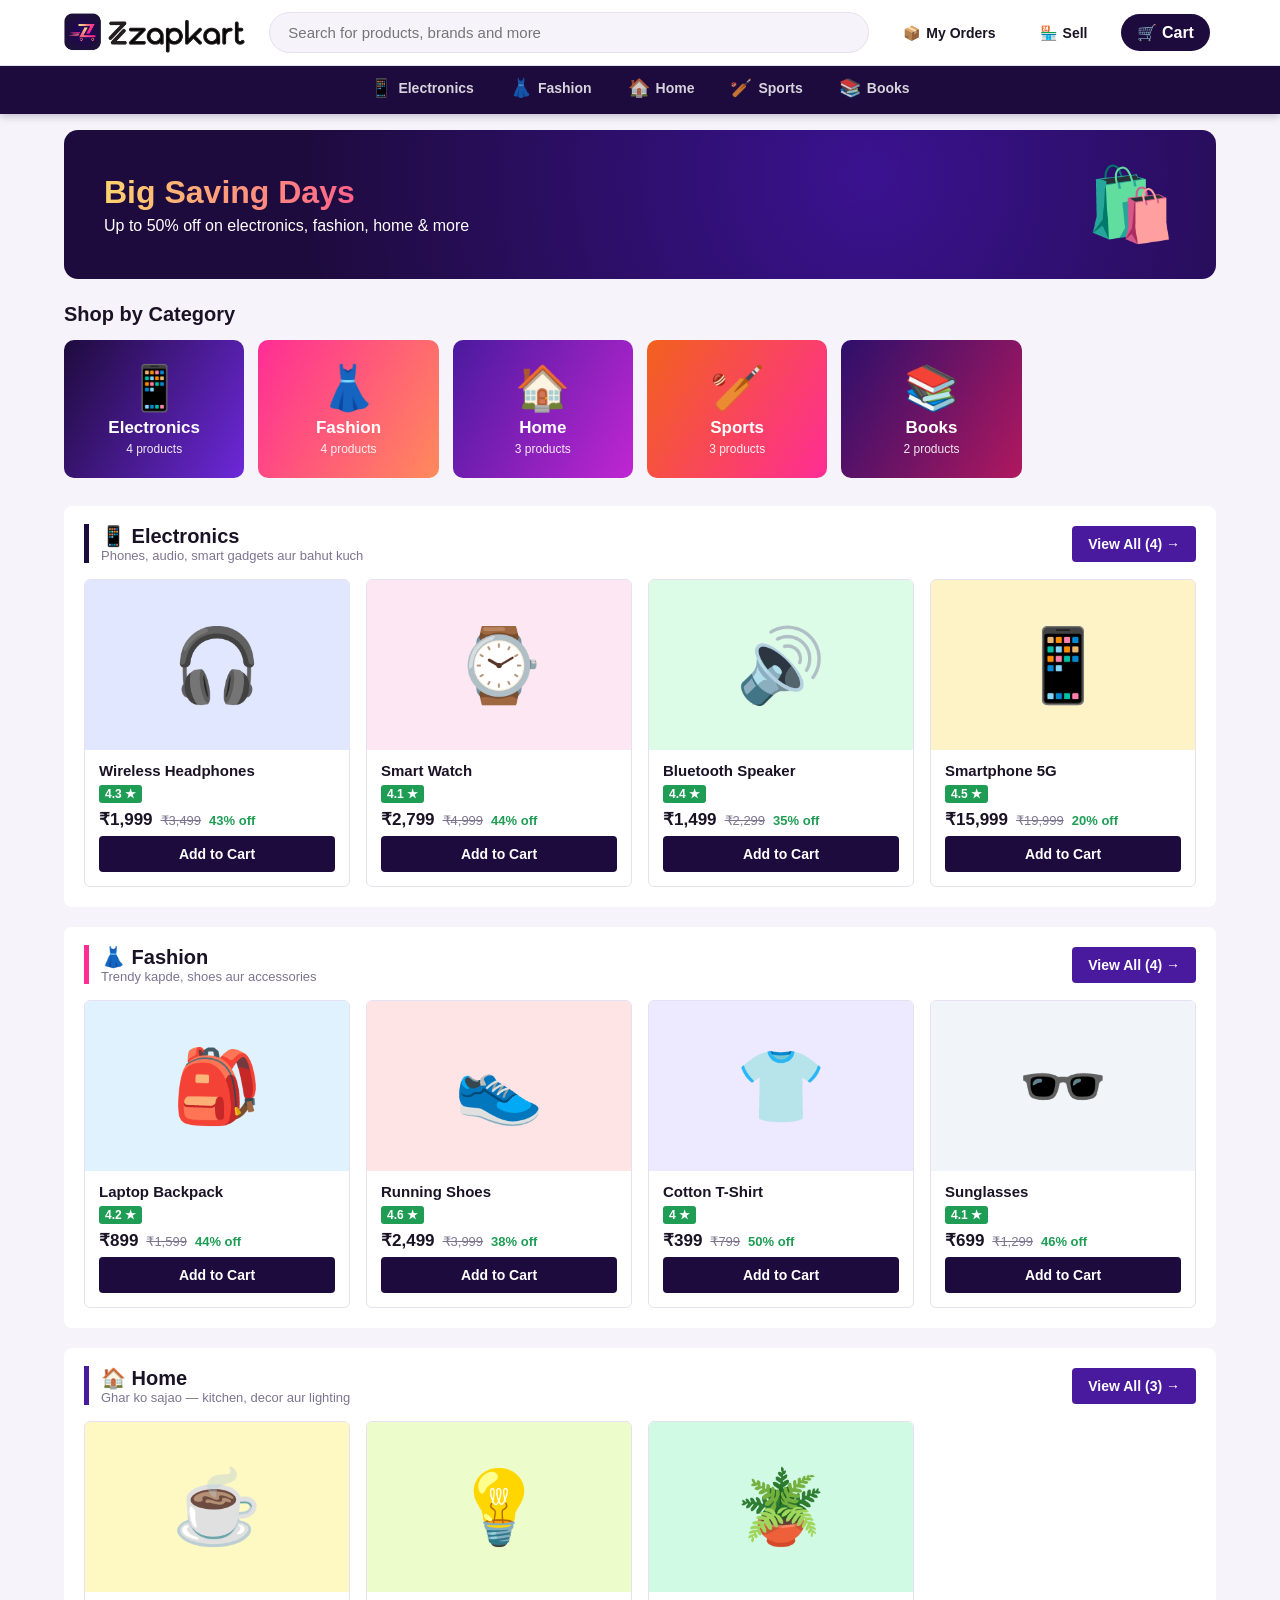
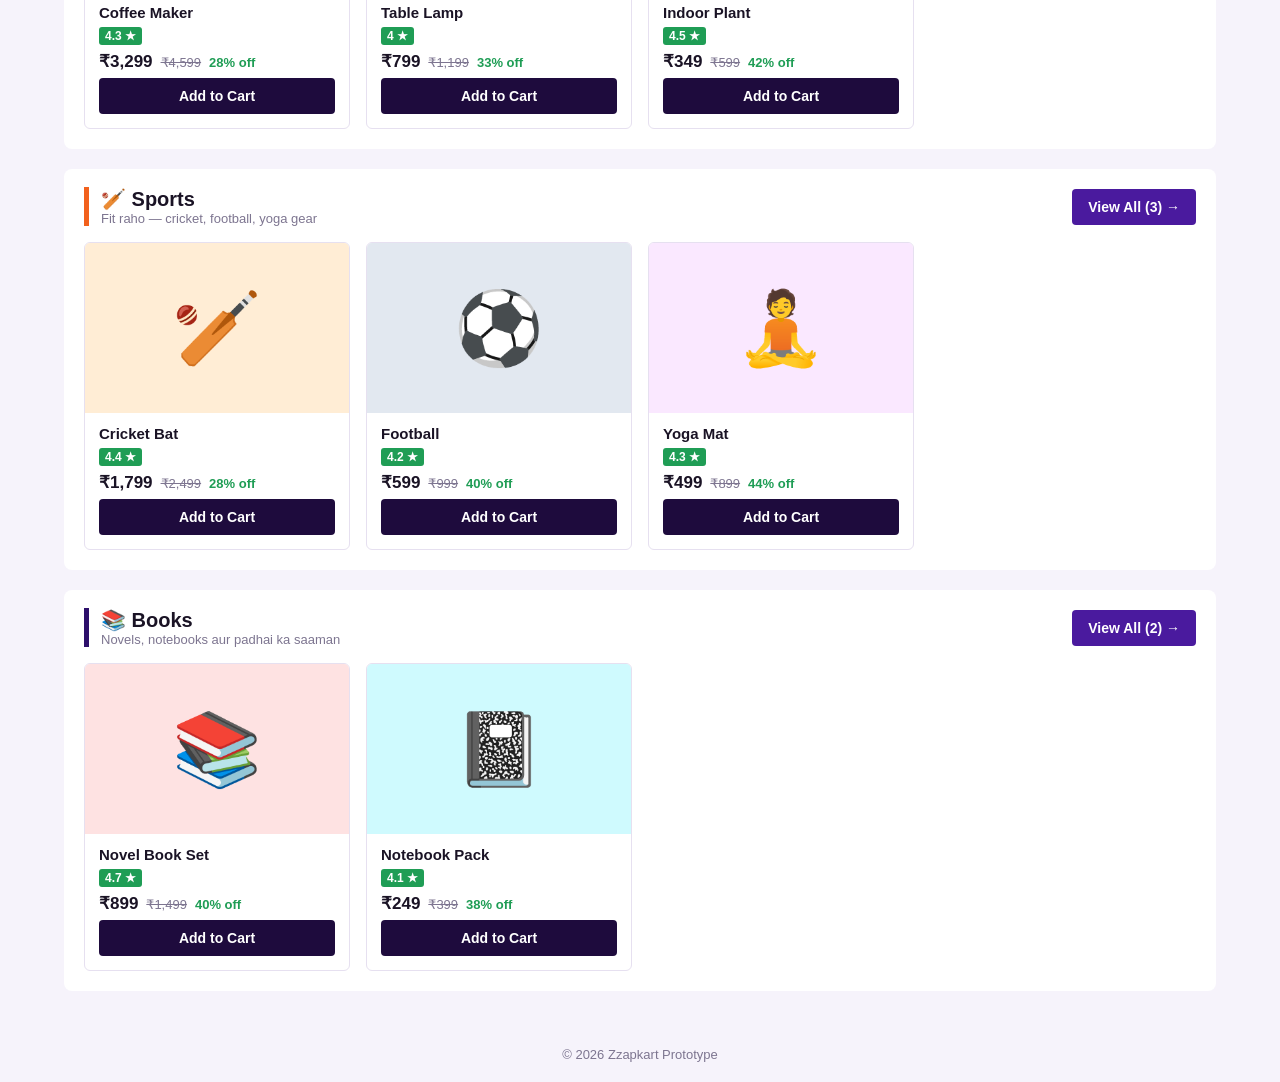
==== index.html @ c5a50236 "Add seller portal: auth, KYC, products, orders, analytics, plans, ads - Seller registration/login (s" ====
<!DOCTYPE html>
<html lang="en">
<head>
  <meta charset="UTF-8" />
  <meta name="viewport" content="width=device-width, initial-scale=1.0" />
  <title>Zzapkart – Online Shopping</title>
  <link rel="stylesheet" href="style.css" />
  <link rel="icon" type="image/png" href="images/logo-icon.png" />
  <meta name="theme-color" content="#1e0b3d" />
</head>
<body>
  <header class="navbar">
    <a href="index.html" class="logo"><img src="images/logo-full.png" alt="Zzapkart" /></a>
    <div class="search-box">
      <input id="search" type="search" placeholder="Search for products, brands and more" autocomplete="off" />
    </div>
    <a href="orders.html" class="nav-link">📦 <span>My Orders</span></a>
    <a href="seller.html" class="nav-link sell-link">🏪 <span>Sell</span></a>
    <a href="cart.html" class="cart-link">
      🛒 Cart <span id="cart-count" class="badge">0</span>
    </a>
  </header>
  <nav class="cat-nav" id="cat-nav"></nav>

  <section class="hero" id="hero">
    <div>
      <h1>Big Saving Days</h1>
      <p>Up to 50% off on electronics, fashion, home &amp; more</p>
    </div>
    <div class="hero-emoji">🛍️</div>
  </section>

  <main class="container">
    <!-- Normal view: saari categories + har category ka section -->
    <div id="browse-view">
      <h2 class="section-title">Shop by Category</h2>
      <div class="cat-tiles" id="cat-tiles"></div>
      <div id="sponsored"></div>
      <div id="category-sections"></div>
    </div>

    <!-- Search view -->
    <div id="search-view" class="hidden">
      <p id="result-info" class="result-info"></p>
      <div class="grid" id="search-grid"></div>
      <div id="empty" class="empty hidden">
        <div class="empty-emoji">🔍</div>
        <p>Koi product nahi mila. Kuch aur search karo.</p>
      </div>
    </div>
  </main>

  <footer class="footer">© 2026 Zzapkart Prototype</footer>

  <script src="products.js"></script>
  <script src="store.js"></script>
  <script src="cart.js"></script>
  <script src="ui.js"></script>
  <script src="home.js"></script>
</body>
</html>
---- style.css ----
/* Brand colors — Zzapkart logo se liye gaye */
:root {
  --brand-dark: #1e0b3d;      /* logo icon ka dark purple */
  --brand-purple: #2d0f6b;    /* icon ke beech ka purple */
  --brand-peach: #ffd36e;     /* Z gradient ka start */
  --brand-pink: #ff2d95;      /* Z gradient ka end */
  --brand-gradient: linear-gradient(120deg, #ffb35c, #ff2d95);

  --primary: #4a1a9e;         /* links, active states */
  --accent: var(--brand-pink);
  --green: #1f9d55;
  --bg: #f6f3fb;
  --card: #ffffff;
  --text: #1a1325;
  --muted: #7d7590;
  --border: #e6e0f0;
}

* { box-sizing: border-box; margin: 0; padding: 0; }

body {
  font-family: "Segoe UI", Roboto, Arial, sans-serif;
  background: var(--bg);
  color: var(--text);
  min-height: 100vh;
  display: flex;
  flex-direction: column;
}

a { color: inherit; text-decoration: none; }
.hidden { display: none !important; }
.green { color: var(--green); }
.muted { color: var(--muted); font-size: 13px; }

/* ---------- Navbar ---------- */
.navbar {
  position: sticky;
  top: 0;
  z-index: 10;
  display: flex;
  align-items: center;
  gap: 24px;
  padding: 12px 5%;
  background: var(--card);
  color: var(--text);
  box-shadow: 0 1px 0 var(--border);
}
.logo { display: flex; align-items: center; flex-shrink: 0; }
.logo img { height: 40px; width: auto; display: block; }
.search-box { flex: 1; max-width: 600px; }
.search-box input {
  width: 100%;
  padding: 11px 18px;
  border: 1.5px solid var(--border);
  border-radius: 24px;
  background: var(--bg);
  font-size: 15px;
  color: var(--text);
  outline: none;
  transition: border-color .2s, box-shadow .2s, background .2s;
}
.search-box input:focus {
  border-color: var(--brand-pink);
  background: #fff;
  box-shadow: 0 0 0 3px rgba(255, 45, 149, .15);
}
.cart-link {
  display: flex;
  align-items: center;
  gap: 6px;
  font-weight: 700;
  white-space: nowrap;
  padding: 9px 16px;
  border-radius: 24px;
  background: var(--brand-dark);
  color: #fff;
}
.cart-link:hover { background: var(--brand-purple); }
.badge {
  display: inline-flex;
  align-items: center;
  justify-content: center;
  min-width: 20px;
  height: 20px;
  padding: 0 6px;
  border-radius: 10px;
  background: var(--brand-gradient);
  font-size: 12px;
}

/* ---------- Hero ---------- */
.hero {
  margin: 16px 5% 0;
  padding: 32px 40px;
  border-radius: 14px;
  background: radial-gradient(circle at 70% 30%, #3a1290 0%, var(--brand-dark) 70%);
  color: #fff;
  display: flex;
  align-items: center;
  justify-content: space-between;
}
.hero h1 { font-size: 32px; margin-bottom: 6px; }
#hero h1 {
  background: linear-gradient(90deg, var(--brand-peach), var(--brand-pink));
  -webkit-background-clip: text;
  background-clip: text;
  color: transparent;
}
.hero-emoji { font-size: 72px; }

/* ---------- Layout ---------- */
.container { width: 90%; margin: 16px auto; flex: 1; }

.categories { display: flex; gap: 8px; flex-wrap: wrap; margin-bottom: 12px; }
.chip {
  padding: 8px 16px;
  border: 1px solid var(--border);
  border-radius: 20px;
  background: var(--card);
  cursor: pointer;
  font-size: 14px;
}
.chip.active { background: var(--primary); color: #fff; border-color: var(--primary); }

.result-info { color: var(--muted); font-size: 14px; margin-bottom: 12px; }

/* ---------- Product grid ---------- */
.grid {
  display: grid;
  grid-template-columns: repeat(auto-fill, minmax(210px, 1fr));
  gap: 16px;
}
.card {
  background: var(--card);
  border-radius: 6px;
  overflow: hidden;
  display: flex;
  flex-direction: column;
  transition: box-shadow .2s, transform .2s;
}
.card:hover { box-shadow: 0 6px 18px rgba(0,0,0,.12); transform: translateY(-2px); }
.card-img {
  height: 170px;
  display: flex;
  align-items: center;
  justify-content: center;
  font-size: 72px;
}
.card-body { padding: 12px 14px 14px; display: flex; flex-direction: column; gap: 6px; flex: 1; }
.card-body h3 { font-size: 15px; font-weight: 600; }
.rating {
  align-self: flex-start;
  background: var(--green);
  color: #fff;
  font-size: 12px;
  font-weight: 600;
  padding: 2px 6px;
  border-radius: 3px;
}
.price-row { display: flex; align-items: baseline; gap: 8px; flex-wrap: wrap; }
.price { font-size: 17px; font-weight: 700; }
.mrp { color: var(--muted); text-decoration: line-through; font-size: 13px; }
.off { color: var(--green); font-size: 13px; font-weight: 600; }

.btn {
  display: inline-block;
  padding: 10px 16px;
  border: none;
  border-radius: 4px;
  background: var(--brand-gradient);
  color: #fff;
  font-weight: 600;
  font-size: 14px;
  cursor: pointer;
  text-align: center;
}
.btn:hover { filter: brightness(1.07); }
.btn:active { transform: scale(.98); }
.add-btn { margin-top: auto; background: var(--brand-dark); }
.add-btn:hover { background: var(--brand-gradient); filter: none; }

/* ---------- Empty state ---------- */
.empty { text-align: center; padding: 60px 20px; background: var(--card); border-radius: 6px; }
.empty-emoji { font-size: 64px; margin-bottom: 12px; }
.empty p { margin-bottom: 16px; color: var(--muted); }

/* ---------- Cart page ---------- */
.cart-page { display: grid; grid-template-columns: 1fr 340px; gap: 16px; align-items: start; }
.cart-items { background: var(--card); border-radius: 6px; padding: 16px 20px; }
.cart-items h2 { font-size: 18px; padding-bottom: 12px; border-bottom: 1px solid var(--border); }
.cart-items .empty { padding: 40px 0; }
.cart-row { display: flex; gap: 16px; padding: 18px 0; border-bottom: 1px solid var(--border); }
.cart-row:last-child { border-bottom: none; }
.cart-img {
  width: 100px; height: 100px; flex-shrink: 0;
  border-radius: 6px;
  display: flex; align-items: center; justify-content: center;
  font-size: 48px;
}
.cart-info { flex: 1; display: flex; flex-direction: column; gap: 6px; }
.cart-info h4 { font-size: 16px; font-weight: 600; }
.cart-actions { display: flex; align-items: center; gap: 20px; margin-top: 6px; }
.qty { display: flex; align-items: center; gap: 10px; }
.qty button {
  width: 28px; height: 28px;
  border-radius: 50%;
  border: 1px solid var(--border);
  background: #fff;
  font-size: 16px;
  cursor: pointer;
}
.qty span { min-width: 28px; text-align: center; border: 1px solid var(--border); padding: 2px 8px; }
.remove { background: none; border: none; font-weight: 600; cursor: pointer; font-size: 14px; }
.remove:hover { color: var(--primary); }

.summary {
  background: var(--card);
  border-radius: 6px;
  padding: 16px 20px;
  position: sticky;
  top: 80px;
}
.summary h3 {
  color: var(--muted);
  font-size: 15px;
  text-transform: uppercase;
  padding-bottom: 12px;
  border-bottom: 1px solid var(--border);
  margin-bottom: 12px;
}
.sum-row { display: flex; justify-content: space-between; margin: 12px 0; font-size: 15px; }
.summary hr { border: none; border-top: 1px dashed var(--border); margin: 12px 0; }
.total { font-weight: 700; font-size: 17px; }
.save-line { font-size: 14px; font-weight: 600; margin: 10px 0 16px; }
.checkout-btn { width: 100%; padding: 14px; font-size: 16px; }

/* ---------- Toast ---------- */
#toast {
  position: fixed;
  left: 50%;
  bottom: 24px;
  transform: translate(-50%, 80px);
  background: #323232;
  color: #fff;
  padding: 12px 20px;
  border-radius: 6px;
  font-size: 14px;
  opacity: 0;
  transition: transform .25s, opacity .25s;
  z-index: 100;
}
#toast.show { transform: translate(-50%, 0); opacity: 1; }

.footer { text-align: center; padding: 20px; color: var(--muted); font-size: 13px; }

/* ---------- Responsive ---------- */
@media (max-width: 800px) {
  .cart-page { grid-template-columns: 1fr; }
  .summary { position: static; }
}
@media (max-width: 600px) {
  .navbar { flex-wrap: wrap; gap: 10px; padding: 10px 16px; }
  .search-box { order: 3; flex-basis: 100%; max-width: none; }
  .cart-link { margin-left: auto; }
  .hero { margin: 12px 16px 0; padding: 20px; }
  .hero h1 { font-size: 22px; }
  .hero-emoji { font-size: 48px; }
  .container { width: auto; margin: 12px 16px; }
  .grid { grid-template-columns: repeat(2, 1fr); gap: 10px; }
  .card-img { height: 120px; font-size: 52px; }
}

/* ---------- Checkout page ---------- */
.steps {
  display: flex;
  list-style: none;
  gap: 8px;
  margin-bottom: 16px;
  counter-reset: step;
  flex-wrap: wrap;
}
.steps li {
  counter-increment: step;
  display: flex;
  align-items: center;
  gap: 8px;
  color: var(--muted);
  font-size: 14px;
  font-weight: 600;
}
.steps li::before {
  content: counter(step);
  width: 24px; height: 24px;
  border-radius: 50%;
  display: inline-flex; align-items: center; justify-content: center;
  background: var(--border);
  color: #fff;
  font-size: 12px;
}
.steps li:not(:last-child)::after { content: "—"; color: var(--border); margin-left: 4px; }
.steps li.active { color: var(--primary); }
.steps li.active::before { background: var(--primary); }
.steps li.done { color: var(--green); }
.steps li.done::before { content: "✓"; background: var(--green); }

.checkout-form { display: flex; flex-direction: column; gap: 16px; }
.panel { background: var(--card); border-radius: 6px; padding: 18px 20px; }
.panel h2 {
  font-size: 16px;
  text-transform: uppercase;
  color: var(--muted);
  display: flex;
  align-items: center;
  gap: 10px;
  margin-bottom: 16px;
}
.step-no {
  background: var(--brand-gradient);
  color: #fff;
  width: 22px; height: 22px;
  border-radius: 3px;
  display: inline-flex; align-items: center; justify-content: center;
  font-size: 12px;
}

.form-grid { display: grid; grid-template-columns: 1fr 1fr; gap: 14px; }
.form-grid .full { grid-column: 1 / -1; }
.checkout-form label { display: flex; flex-direction: column; gap: 6px; font-size: 13px; color: #555; font-weight: 600; }
.checkout-form input:not([type="radio"]),
.checkout-form textarea,
.checkout-form select {
  padding: 10px 12px;
  border: 1px solid var(--border);
  border-radius: 4px;
  font: inherit;
  font-weight: 400;
  font-size: 14px;
  color: var(--text);
  background: #fff;
  outline: none;
}
.checkout-form input:focus,
.checkout-form textarea:focus,
.checkout-form select:focus { border-color: var(--primary); }
.checkout-form .invalid { border-color: #e53935 !important; }
.err { color: #e53935; font-weight: 400; min-height: 14px; }

.pay-options { display: flex; flex-direction: column; gap: 10px; }
.pay-opt {
  flex-direction: row !important;
  align-items: center;
  gap: 12px !important;
  padding: 14px;
  border: 1px solid var(--border);
  border-radius: 6px;
  cursor: pointer;
  font-size: 15px !important;
  color: var(--text) !important;
}
.pay-opt.selected { border-color: var(--brand-pink); background: #fff3f9; }
.pay-opt input { accent-color: var(--primary); width: 18px; height: 18px; }
.pay-extra { margin-top: 14px; }
.demo-note { margin-top: 14px; font-size: 13px; color: var(--muted); }

.mini-items { display: flex; flex-direction: column; gap: 10px; max-height: 260px; overflow-y: auto; }
.mini-row { display: flex; align-items: center; gap: 10px; font-size: 14px; }
.mini-img {
  width: 44px; height: 44px; flex-shrink: 0;
  border-radius: 4px;
  display: flex; align-items: center; justify-content: center;
  font-size: 22px;
}
.mini-info { flex: 1; }
.mini-price { font-weight: 600; }
.back-link { display: block; text-align: center; margin-top: 12px; color: var(--primary); font-size: 14px; font-weight: 600; }

.success { text-align: center; padding: 48px 20px; max-width: 560px; margin: 0 auto; }
.success-icon {
  width: 72px; height: 72px;
  margin: 0 auto 16px;
  border-radius: 50%;
  background: var(--green);
  color: #fff;
  font-size: 40px;
  display: flex; align-items: center; justify-content: center;
}
.success h2 { justify-content: center; color: var(--green); font-size: 22px; text-transform: none; }
.success p { margin-bottom: 8px; }
.success-box {
  text-align: left;
  background: var(--bg);
  border-radius: 6px;
  padding: 14px 16px;
  margin: 18px 0 24px;
  font-size: 14px;
  line-height: 1.6;
}

@media (max-width: 600px) {
  .form-grid { grid-template-columns: 1fr; }
}

/* ---------- Category menu (navbar ke neeche) ---------- */
.cat-nav {
  display: flex;
  justify-content: center;
  gap: 4px;
  background: var(--brand-dark);
  box-shadow: 0 2px 8px rgba(30,11,61,.25);
  padding: 0 5%;
  overflow-x: auto;
  scrollbar-width: none;
}
.cat-nav::-webkit-scrollbar { display: none; }
.cat-nav a {
  display: flex;
  align-items: center;
  gap: 6px;
  padding: 12px 16px;
  font-size: 14px;
  font-weight: 600;
  white-space: nowrap;
  border-bottom: 3px solid transparent;
}
.cat-nav a { color: rgba(255,255,255,.82); }
.cat-nav a:hover { color: #fff; }
.cat-nav a.active { color: #fff; border-image: var(--brand-gradient) 1; border-bottom: 3px solid; }
.cat-nav-emoji { font-size: 18px; }

/* ---------- Category tiles ---------- */
.section-title { font-size: 20px; margin: 8px 0 14px; }
.cat-tiles {
  display: grid;
  grid-template-columns: repeat(auto-fill, minmax(170px, 1fr));
  gap: 14px;
  margin-bottom: 28px;
}
.cat-tile {
  display: flex;
  flex-direction: column;
  align-items: center;
  gap: 4px;
  padding: 22px 12px;
  border-radius: 10px;
  color: #fff;
  text-align: center;
  transition: transform .2s, box-shadow .2s;
}
.cat-tile:hover { transform: translateY(-3px); box-shadow: 0 8px 20px rgba(0,0,0,.18); }
.cat-tile-emoji { font-size: 44px; }
.cat-tile-name { font-size: 17px; font-weight: 700; }
.cat-tile-count { font-size: 12px; opacity: .9; }
.cat-tiles.small .cat-tile { padding: 14px 10px; }
.cat-tiles.small .cat-tile-emoji { font-size: 30px; }

/* ---------- Home: har category ka section ---------- */
.cat-section {
  background: var(--card);
  border-radius: 8px;
  padding: 18px 20px 20px;
  margin-bottom: 20px;
}
.cat-section-head {
  display: flex;
  align-items: center;
  justify-content: space-between;
  gap: 12px;
  border-left: 5px solid var(--primary);
  padding-left: 12px;
  margin-bottom: 16px;
}
.cat-section-head h2 { font-size: 20px; }
.view-all { background: var(--primary); white-space: nowrap; }
.cat-section .card { border: 1px solid var(--border); }

/* ---------- Category page ---------- */
.cat-hero { color: #fff; }
.breadcrumb { font-size: 13px; opacity: .9; margin-bottom: 8px; }
.breadcrumb a:hover { text-decoration: underline; }
.toolbar {
  display: flex;
  align-items: center;
  justify-content: space-between;
  margin-bottom: 12px;
  gap: 12px;
}
.toolbar .result-info { margin: 0; }
.sort { font-size: 14px; color: var(--muted); display: flex; align-items: center; gap: 8px; }
.sort select {
  padding: 8px 10px;
  border: 1px solid var(--border);
  border-radius: 4px;
  font: inherit;
  color: var(--text);
  background: var(--card);
}
.other-title { margin-top: 32px; }

@media (max-width: 600px) {
  .cat-nav { justify-content: flex-start; padding: 0 8px; }
  .cat-tiles { grid-template-columns: repeat(2, 1fr); gap: 10px; }
  .cat-section { padding: 14px; }
  .cat-section-head { flex-direction: column; align-items: flex-start; }
}

/* ---------- Brand: mobile logo ---------- */
@media (max-width: 600px) {
  .logo img { height: 30px; }
  .cart-link { padding: 7px 12px; }
}

/* =====================================================================
   Seller portal, orders, admin
   ===================================================================== */
.link { color: var(--primary); font-weight: 600; }
.link:hover { text-decoration: underline; }
.center { text-align: center; }
.text-danger { color: #d32f2f; font-weight: 600; }
.text-warn { color: #e65100; font-weight: 600; }
.push-right { margin-left: auto; }

/* Header extras */
.nav-link {
  display: flex; align-items: center; gap: 6px;
  font-weight: 600; font-size: 14px; white-space: nowrap;
  padding: 8px 10px; border-radius: 20px; color: var(--text);
}
.nav-link:hover, .nav-link.active { background: var(--bg); color: var(--primary); }
.seller-tag {
  background: var(--brand-gradient); color: #fff;
  font-size: 12px; font-weight: 700; padding: 4px 10px; border-radius: 12px;
}
.seller-tag.admin { background: #d32f2f; }

/* Buttons */
.btn-outline { background: #fff !important; color: var(--primary); border: 1.5px solid var(--primary); }
.btn-outline:hover { background: var(--bg) !important; }
.btn-danger { background: #d32f2f; color: #fff; }
.btn-sm {
  padding: 6px 12px; font-size: 13px; border-radius: 4px; cursor: pointer; font-weight: 600; border: none;
}
.btn-sm.btn-outline { border: 1.5px solid var(--primary); }
.btn:disabled { opacity: .5; cursor: not-allowed; }
.icon-btn { background: none; border: none; font-size: 18px; cursor: pointer; color: var(--muted); }
.row-actions { display: flex; gap: 8px; flex-wrap: wrap; align-items: center; }
.success-actions { display: flex; gap: 10px; justify-content: center; flex-wrap: wrap; }

/* Product cards: image, sponsored, seller */
.card { position: relative; }
.card-img img, .cart-img img, .mini-img img, .thumb img { width: 100%; height: 100%; object-fit: cover; display: block; }
.cart-img, .mini-img, .thumb { overflow: hidden; }
.ad-tag {
  position: absolute; top: 8px; left: 8px; z-index: 1;
  background: var(--brand-dark); color: #fff;
  font-size: 11px; font-weight: 700; padding: 3px 8px; border-radius: 10px;
}
.ad-tag.featured { background: var(--brand-gradient); }
.sold-by { font-size: 12px; color: var(--muted); }
.rating.new { background: var(--primary); }
.sponsored-section { border: 1.5px solid #ffd0e6; }

/* Alerts */
.alert { padding: 12px 16px; border-radius: 8px; margin-bottom: 14px; font-size: 14px; line-height: 1.5; }
.alert a { font-weight: 700; text-decoration: underline; }
.alert.info { background: #efe9fb; color: #3b1480; }
.alert.warn { background: #fff4e0; color: #8a4b00; }
.alert.error { background: #fdecea; color: #a8201a; }

/* Status pills */
.status-pill {
  display: inline-block; padding: 3px 10px; border-radius: 12px;
  font-size: 12px; font-weight: 700; white-space: nowrap;
  background: #eee; color: #444;
}
.s-placed, .s-pending, .s-scheduled { background: #fff4e0; color: #8a4b00; }
.s-shipped, .s-paused { background: #e8f0fe; color: #1a4fb4; }
.s-delivered, .s-live, .s-paid, .s-active, .s-approved { background: #e3f5ea; color: #17703d; }
.s-out, .s-stopped, .s-rejected { background: #fdecea; color: #a8201a; }
.s-completed, .s-not-submitted { background: #eee; color: #555; }

/* Notifications */
.notif { padding: 10px 12px; border-radius: 6px; border-bottom: 1px solid var(--border); font-size: 14px; }
.notif:last-child { border-bottom: none; }
.notif.unread { background: #f6f0ff; border-left: 3px solid var(--brand-pink); }

/* Orders (buyer + seller) */
.orders-page .panel, .order-card { margin-bottom: 14px; }
.order-head { display: flex; justify-content: space-between; align-items: flex-start; gap: 12px; margin-bottom: 12px; }
.order-total { font-size: 18px; font-weight: 700; }
.shipment { border: 1px solid var(--border); border-radius: 8px; padding: 12px 14px; margin-bottom: 10px; display: flex; flex-direction: column; gap: 10px; }
.shipment-head { display: flex; justify-content: space-between; align-items: center; font-size: 14px; }
.order-grid { display: grid; grid-template-columns: repeat(auto-fit, minmax(200px, 1fr)); gap: 16px; margin-bottom: 12px; }
.order-grid h4 { font-size: 13px; text-transform: uppercase; color: var(--muted); margin-bottom: 6px; }
.order-grid p { font-size: 14px; margin-bottom: 4px; }
.ship-form { display: flex; gap: 8px; flex-wrap: wrap; }
.ship-form select, .ship-form input, .reject-reason {
  padding: 9px 12px; border: 1px solid var(--border); border-radius: 4px; font: inherit; font-size: 14px;
}
.ship-form input, .reject-reason { flex: 1; min-width: 180px; }
.ship-form .invalid { border-color: #e53935; }

/* Progress tracker */
.track { display: flex; list-style: none; margin: 4px 0; }
.track li { flex: 1; position: relative; padding-top: 22px; font-size: 13px; font-weight: 600; color: var(--muted); text-align: center; }
.track li::before {
  content: ""; position: absolute; top: 4px; left: 50%; transform: translateX(-50%);
  width: 14px; height: 14px; border-radius: 50%; background: var(--border); z-index: 1;
}
.track li::after { content: ""; position: absolute; top: 10px; left: -50%; width: 100%; height: 3px; background: var(--border); }
.track li:first-child::after { display: none; }
.track li.done { color: var(--green); }
.track li.done::before, .track li.done::after { background: var(--green); }
.track small { display: block; font-weight: 400; color: var(--muted); font-size: 11px; }
.kyc-track { margin-bottom: 18px; }

/* Auth page */
.auth-body .navbar { gap: 14px; }
.auth-wrap {
  flex: 1; width: 90%; max-width: 1040px; margin: 28px auto;
  display: grid; grid-template-columns: 1fr 420px; gap: 28px; align-items: start;
}
.auth-pitch {
  background: radial-gradient(circle at 70% 20%, #3a1290 0%, var(--brand-dark) 70%);
  color: #fff; border-radius: 14px; padding: 32px;
}
.auth-pitch h1 {
  font-size: 32px; margin-bottom: 10px;
  background: linear-gradient(90deg, var(--brand-peach), var(--brand-pink));
  -webkit-background-clip: text; background-clip: text; color: transparent;
}
.auth-pitch p { opacity: .9; line-height: 1.6; margin-bottom: 16px; }
.auth-pitch ul { list-style: none; display: grid; gap: 8px; margin-bottom: 20px; }
.onboard-steps { padding-left: 20px; display: grid; gap: 6px; opacity: .9; font-size: 14px; }
.auth-card { padding: 24px; }
.auth-card form { display: flex; flex-direction: column; gap: 12px; }
.auth-tabs { display: flex; background: var(--bg); border-radius: 8px; padding: 4px; margin-bottom: 18px; }
.auth-tab { flex: 1; padding: 10px; border: none; background: none; border-radius: 6px; font-weight: 700; cursor: pointer; color: var(--muted); font-size: 15px; }
.auth-tab.active { background: #fff; color: var(--primary); box-shadow: 0 1px 3px rgba(0,0,0,.1); }

/* Dashboard layout */
.dash-body .navbar { gap: 14px; }
.dash-user { display: flex; align-items: center; gap: 12px; }
.dash-shop { font-weight: 700; font-size: 14px; }
.bell { position: relative; font-size: 18px; }
.bell .badge { position: absolute; top: 0; right: -2px; min-width: 18px; height: 18px; font-size: 11px; color: #fff; }
.dash { flex: 1; display: grid; grid-template-columns: 230px 1fr; }
.dash-side {
  background: #fff; border-right: 1px solid var(--border);
  padding: 16px 10px; display: flex; flex-direction: column; gap: 8px;
  position: sticky; top: 64px; height: calc(100vh - 64px); overflow-y: auto;
}
#dash-nav { display: flex; flex-direction: column; gap: 2px; }
#dash-nav a {
  display: flex; align-items: center; gap: 10px;
  padding: 10px 12px; border-radius: 8px; font-size: 14px; font-weight: 600; color: var(--text);
}
#dash-nav a:hover { background: var(--bg); }
#dash-nav a.active { background: var(--brand-dark); color: #fff; }
#dash-nav a.locked { color: var(--muted); }
#dash-nav a .badge { margin-left: auto; color: #fff; }
.dash-store-link { margin-top: auto; padding: 10px 12px; font-size: 13px; color: var(--primary); font-weight: 600; }
.dash-main { padding: 22px 28px 40px; min-width: 0; }
.dash-title { font-size: 22px; margin: 6px 0 16px; }
.dash-head { display: flex; justify-content: space-between; align-items: center; gap: 12px; flex-wrap: wrap; }
.dash-main .panel, .container .panel { margin-bottom: 16px; }
.dash-main .panel h2, .container .panel > h2 { text-transform: none; color: var(--text); font-size: 17px; }
.panel-head { display: flex; justify-content: space-between; align-items: center; margin-bottom: 10px; }
.panel-head h2 { margin-bottom: 0 !important; }
.dash-cols { display: grid; grid-template-columns: 1fr 1fr; gap: 16px; align-items: start; }
.locked-view { text-align: center; padding: 48px 20px; }
.locked-view p { margin: 8px 0 16px; }

/* Stat tiles */
.stat-grid { display: grid; grid-template-columns: repeat(auto-fill, minmax(170px, 1fr)); gap: 12px; margin-bottom: 16px; }
.stat-grid.small { grid-template-columns: repeat(auto-fill, minmax(120px, 1fr)); }
.stat-tile { background: #fff; border-radius: 10px; padding: 14px 16px; display: flex; flex-direction: column; gap: 4px; border: 1px solid var(--border); }
.stat-label { font-size: 12px; color: var(--muted); font-weight: 600; text-transform: uppercase; letter-spacing: .3px; }
.stat-value { font-size: 24px; font-weight: 800; color: var(--text); font-variant-numeric: tabular-nums; }
.stat-sub { font-size: 12px; color: var(--muted); }
.stat-sub a { color: var(--primary); font-weight: 600; }

/* Tables */
.table-wrap { overflow-x: auto; background: #fff; border-radius: 8px; }
.table { width: 100%; border-collapse: collapse; font-size: 14px; }
.table th { text-align: left; font-size: 12px; text-transform: uppercase; color: var(--muted); padding: 10px 12px; border-bottom: 1px solid var(--border); white-space: nowrap; }
.table td { padding: 10px 12px; border-bottom: 1px solid var(--border); vertical-align: middle; }
.table tr:last-child td { border-bottom: none; }
.table .mrp { display: block; }
.thumb { width: 48px; height: 48px; border-radius: 6px; background: #f3eefc; display: flex; align-items: center; justify-content: center; font-size: 22px; }
.clamp { max-width: 260px; overflow: hidden; text-overflow: ellipsis; white-space: nowrap; }
.filter-tabs { display: flex; gap: 8px; flex-wrap: wrap; margin-bottom: 14px; }

/* Modal */
.modal { position: fixed; inset: 0; background: rgba(20, 8, 40, .55); z-index: 50; display: flex; align-items: center; justify-content: center; padding: 16px; }
.modal-box { background: #fff; border-radius: 12px; width: 100%; max-width: 620px; max-height: 90vh; overflow-y: auto; padding: 22px; }
.modal-head { display: flex; justify-content: space-between; align-items: center; margin-bottom: 14px; }
.modal-head h2 { font-size: 19px; }
.modal-actions { display: flex; justify-content: flex-end; gap: 10px; margin-top: 16px; }
.modal-box form { display: flex; flex-direction: column; gap: 12px; }
.img-preview img { max-height: 160px; border-radius: 8px; border: 1px solid var(--border); }

/* Chart */
.chart-wrap { width: 100%; }
.chart { width: 100%; height: auto; display: block; }
.chart .grid-line { stroke: var(--border); stroke-width: 1; }
.chart .grid-line.base { stroke: #b9b0c9; }
.chart .axis-label { fill: var(--muted); font-size: 11px; font-family: inherit; }
.chart .bar { fill: var(--primary); transition: fill .15s; }
.chart .hit { fill: transparent; cursor: pointer; }
.chart .bar-g.hover .hit { fill: rgba(74, 26, 158, .06); }
.chart .bar-g.hover .bar { fill: var(--brand-pink); }
.chart-tip {
  position: fixed; z-index: 60; pointer-events: none;
  background: var(--brand-dark); color: #fff; border-radius: 8px; padding: 8px 12px; font-size: 13px; line-height: 1.5;
  box-shadow: 0 6px 18px rgba(0,0,0,.2);
}
.data-table { margin-top: 10px; font-size: 14px; }
.data-table summary { cursor: pointer; color: var(--primary); font-weight: 600; margin-bottom: 8px; }
.rank-row { margin-bottom: 12px; }
.rank-label { display: flex; justify-content: space-between; gap: 8px; font-size: 14px; margin-bottom: 4px; flex-wrap: wrap; }
.rank-track { height: 8px; background: var(--bg); border-radius: 4px; overflow: hidden; }
.rank-bar { height: 100%; background: var(--primary); border-radius: 0 4px 4px 0; }
.gated .gate-msg { text-align: center; padding: 24px 10px; line-height: 1.8; color: var(--muted); }
.gated .gate-msg .btn { margin-top: 10px; }

/* Subscription */
.current-plan { display: flex; justify-content: space-between; align-items: center; gap: 16px; flex-wrap: wrap; }
.plan-name { font-size: 26px !important; margin: 4px 0 6px !important; }
.switch { display: flex; align-items: center; gap: 10px; font-weight: 700; cursor: pointer; }
.switch input { width: 20px; height: 20px; accent-color: var(--brand-pink); }
.plan-grid { display: grid; grid-template-columns: repeat(auto-fit, minmax(220px, 1fr)); gap: 16px; margin-bottom: 16px; }
.plan-card { position: relative; background: #fff; border: 1.5px solid var(--border); border-radius: 12px; padding: 30px 20px 20px; display: flex; flex-direction: column; gap: 12px; }
.plan-card.popular { border-color: var(--primary); }
.plan-card.current { border-color: var(--brand-pink); box-shadow: 0 0 0 3px rgba(255, 45, 149, .12); }
.plan-card .ad-tag.featured { left: auto; right: 8px; }
.plan-card h3 { font-size: 18px; }
.plan-price { font-size: 28px; font-weight: 800; }
.plan-price span { font-size: 14px; color: var(--muted); font-weight: 400; }
.plan-card ul { list-style: none; display: grid; gap: 8px; font-size: 14px; flex: 1; }

/* Ads */
.budget-track { height: 4px; background: var(--bg); border-radius: 2px; margin-top: 4px; width: 80px; overflow: hidden; }
.budget-track div { height: 100%; background: var(--green); }

/* KYC + admin */
.kyc-ok { text-align: center; padding: 36px 20px; }
.kyc-ok h2 { justify-content: center; color: var(--green) !important; }
.kyc-ok p { margin: 8px 0 18px; }
.doc-img { max-width: 100%; max-height: 220px; border-radius: 8px; border: 1px solid var(--border); margin-top: 8px; }
.danger-zone { border: 1.5px solid #f5c2c0; }
.danger-zone p { margin: 6px 0 12px; }

@media (max-width: 900px) {
  .auth-wrap { grid-template-columns: 1fr; }
  .dash { grid-template-columns: 1fr; }
  .dash-side { position: static; height: auto; flex-direction: row; padding: 8px; border-right: none; border-bottom: 1px solid var(--border); overflow-x: auto; }
  #dash-nav { flex-direction: row; }
  #dash-nav a { white-space: nowrap; }
  .dash-store-link { display: none; }
  .dash-cols { grid-template-columns: 1fr; }
  .dash-main { padding: 16px; }
}
@media (max-width: 600px) {
  .nav-link span { display: none; }
  .nav-link { padding: 6px; }
  .dash-shop { display: none; }
  .seller-tag { display: none; }
  .stat-value { font-size: 20px; }
  .auth-pitch { padding: 22px; }
}
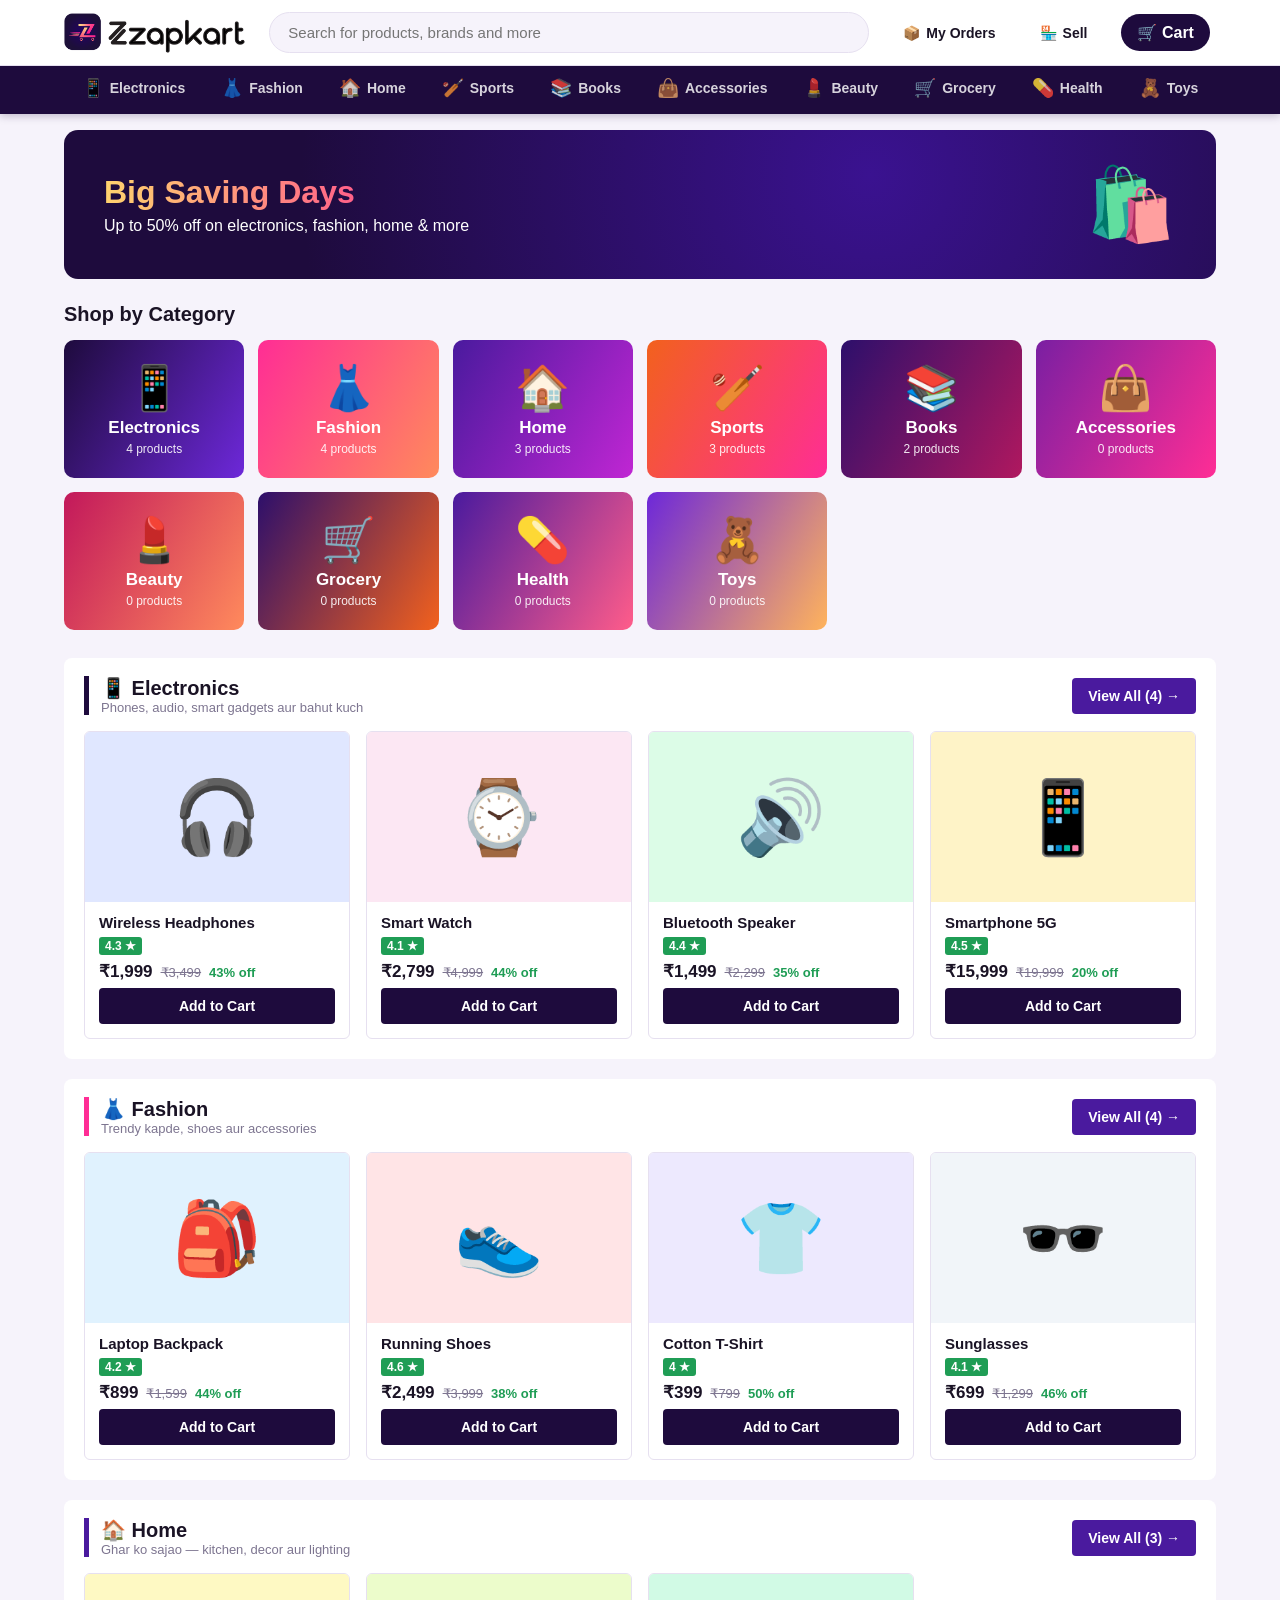
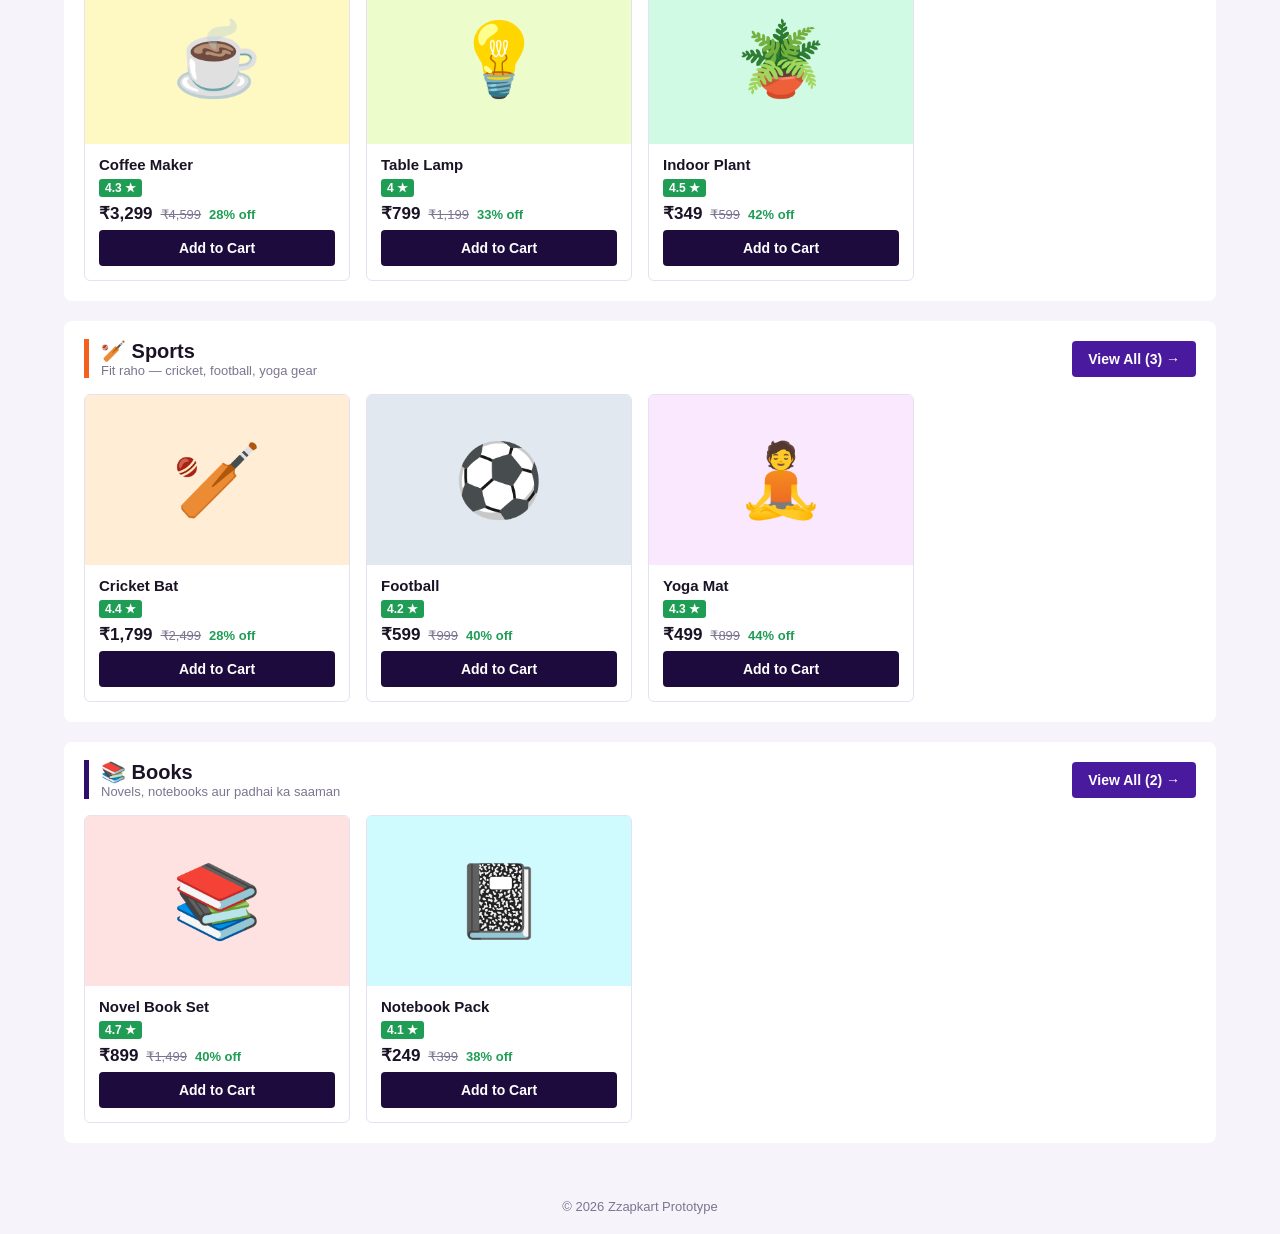
==== commit d89d7358: "Seller portal v2 per research report: category listing forms, QC, bulk upload, approvals, profile & " ====
--- a/index.html
+++ b/index.html
@@ -41,6 +41,7 @@
 
     <!-- Search view -->
     <div id="search-view" class="hidden">
+      <div id="search-brand"></div>
       <p id="result-info" class="result-info"></p>
       <div class="grid" id="search-grid"></div>
       <div id="empty" class="empty hidden">
@@ -53,7 +54,9 @@
   <footer class="footer">© 2026 Zzapkart Prototype</footer>
 
   <script src="products.js"></script>
+  <script src="catalog.js"></script>
   <script src="store.js"></script>
+  <script src="ads.js"></script>
   <script src="cart.js"></script>
   <script src="ui.js"></script>
   <script src="home.js"></script>
--- a/style.css
+++ b/style.css
@@ -768,3 +768,386 @@
   .stat-value { font-size: 20px; }
   .auth-pitch { padding: 22px; }
 }
+
+/* =====================================================================
+   Ads: storefront placements, product page, Ads Console
+   ===================================================================== */
+.small { font-size: 12px; }
+.num { text-align: right; font-variant-numeric: tabular-nums; white-space: nowrap; }
+.hint { color: var(--muted); font-weight: 400; font-size: 12px; }
+.breadcrumb-dark { font-size: 13px; color: var(--muted); margin-bottom: 10px; }
+.breadcrumb-dark a { color: var(--primary); font-weight: 600; }
+.breadcrumb-dark a:hover { text-decoration: underline; }
+
+/* Product cards are links now */
+.card-title { color: inherit; }
+.card-title:hover { color: var(--primary); text-decoration: underline; }
+a.card-img { cursor: pointer; }
+.card.sponsored { box-shadow: inset 0 0 0 1.5px #ffd0e6; }
+.ad-label {
+  display: inline-block; font-size: 11px; font-weight: 700; letter-spacing: .3px;
+  color: var(--muted); border: 1px solid var(--border); padding: 1px 6px; border-radius: 4px; background: #fff;
+}
+
+/* Sponsored Brands banner (top of search) */
+.brand-ad {
+  display: grid; grid-template-columns: 260px 1fr; gap: 18px; align-items: center;
+  background: linear-gradient(120deg, #fff7fb, #f5efff);
+  border: 1.5px solid #f3d3ea; border-radius: 12px; padding: 16px 18px; margin-bottom: 16px;
+}
+.brand-ad-info { display: flex; flex-direction: column; gap: 6px; align-items: flex-start; }
+.brand-ad-shop { font-weight: 800; font-size: 15px; color: var(--brand-dark); }
+.brand-ad h3 { font-size: 18px; line-height: 1.3; }
+.brand-ad-cta { color: var(--primary); font-weight: 700; font-size: 14px; }
+.brand-ad-cta:hover { text-decoration: underline; }
+.brand-ad-products { display: grid; grid-template-columns: repeat(3, 1fr); gap: 12px; }
+.brand-ad-item { background: #fff; border-radius: 8px; padding: 8px; display: flex; flex-direction: column; gap: 4px; border: 1px solid var(--border); }
+.brand-ad-item:hover { box-shadow: 0 4px 12px rgba(0,0,0,.08); }
+.brand-ad-img { height: 90px; border-radius: 6px; background: #f3eefc; display: flex; align-items: center; justify-content: center; font-size: 40px; overflow: hidden; }
+.brand-ad-img img { width: 100%; height: 100%; object-fit: cover; }
+.brand-ad-name { font-size: 13px; font-weight: 600; overflow: hidden; text-overflow: ellipsis; white-space: nowrap; }
+.brand-ad .price { font-size: 14px; }
+
+/* Product detail page */
+.pdp { display: grid; grid-template-columns: minmax(260px, 420px) 1fr; gap: 28px; padding: 24px; margin-bottom: 20px; }
+.pdp-img { border-radius: 10px; aspect-ratio: 1 / 1; display: flex; align-items: center; justify-content: center; font-size: 140px; overflow: hidden; }
+.pdp-img img { width: 100%; height: 100%; object-fit: cover; }
+.pdp-info { display: flex; flex-direction: column; gap: 10px; align-items: flex-start; }
+.pdp-info h1 { font-size: 24px; line-height: 1.3; }
+.pdp-info h3 { font-size: 15px; margin-top: 8px; }
+.pdp-price .price { font-size: 28px; }
+.stock-msg { font-weight: 700; }
+.pdp-actions { display: flex; gap: 12px; flex-wrap: wrap; margin: 6px 0; }
+.pdp-actions .btn { padding: 13px 28px; font-size: 15px; }
+.pdp-actions .add-btn { margin-top: 0; }
+.buy-btn { background: var(--brand-gradient); }
+.pdp-desc { line-height: 1.6; color: #3d3550; }
+
+/* Ads Console: header + billing */
+.ads-head { align-items: flex-start; }
+.ads-head .dash-title { margin-bottom: 4px; }
+.ads-head-actions { display: flex; gap: 10px; align-items: center; flex-wrap: wrap; }
+.range-select { padding: 9px 12px; border: 1px solid var(--border); border-radius: 6px; font: inherit; font-size: 14px; background: #fff; color: var(--text); }
+.billing-strip {
+  display: flex; flex-wrap: wrap; gap: 8px 22px; font-size: 13px;
+  background: #fff; border: 1px solid var(--border); border-radius: 8px; padding: 10px 14px; margin: 12px 0 16px;
+}
+
+/* Metric strip (click to chart) */
+.metric-strip { display: grid; grid-template-columns: repeat(auto-fill, minmax(118px, 1fr)); gap: 10px; margin-bottom: 14px; }
+.metric-card {
+  background: #fff; border: 1px solid var(--border); border-radius: 10px; padding: 12px 14px;
+  display: flex; flex-direction: column; gap: 4px; text-align: left; cursor: pointer; font: inherit;
+  border-top: 3px solid transparent;
+}
+.metric-card:hover { border-color: #cdbfe6; }
+.metric-card.active { border-top-color: var(--primary); box-shadow: 0 2px 8px rgba(74, 26, 158, .12); }
+.metric-card .stat-value { font-size: 20px; }
+
+/* Line chart */
+.line-chart .line { fill: none; stroke: var(--primary); stroke-width: 2; stroke-linejoin: round; stroke-linecap: round; }
+.line-chart .line-area { fill: rgba(74, 26, 158, .08); stroke: none; }
+.line-chart .crosshair { stroke: #b9b0c9; stroke-width: 1; stroke-dasharray: 3 3; }
+.line-chart .line-dot { fill: var(--primary); stroke: #fff; stroke-width: 2; }
+.line-chart .hit { fill: transparent; cursor: crosshair; }
+.line-chart .hidden { display: none; }
+.tip-sub { opacity: .8; font-size: 12px; }
+
+/* Campaign table */
+.table-toolbar { display: flex; justify-content: space-between; align-items: center; gap: 12px; flex-wrap: wrap; margin-bottom: 12px; }
+.table-toolbar input[type="search"] { padding: 9px 14px; border: 1px solid var(--border); border-radius: 20px; font: inherit; font-size: 14px; min-width: 220px; }
+.table-toolbar .filter-tabs { margin-bottom: 0; }
+.ads-table td, .ads-table th { white-space: nowrap; }
+.ads-table tfoot td { border-top: 2px solid var(--border); font-weight: 700; background: #faf8fd; }
+.camp-name a { color: var(--primary); font-weight: 700; display: block; }
+.camp-name a:hover { text-decoration: underline; }
+.type-badge { display: inline-block; font-size: 11px; font-weight: 700; padding: 1px 7px; border-radius: 4px; margin-top: 3px; }
+.type-badge.sp { background: #efe9fb; color: #3b1480; }
+.type-badge.sb { background: #ffe8f3; color: #a3135e; }
+.table-note { margin-top: 8px; font-size: 12px; }
+.ad-st-delivering { background: #e3f5ea; color: #17703d; }
+.ad-st-paused, .ad-st-scheduled { background: #e8f0fe; color: #1a4fb4; }
+.ad-st-out-of-budget, .ad-st-not-delivering, .ad-st-blocked { background: #fff4e0; color: #8a4b00; }
+.ad-st-ended, .ad-st-archived { background: #eee; color: #555; }
+
+/* Toggle switch */
+.tgl { position: relative; display: inline-block; width: 36px; height: 20px; cursor: pointer; vertical-align: middle; }
+.tgl input { opacity: 0; width: 0; height: 0; position: absolute; }
+.tgl span { position: absolute; inset: 0; background: #cfc8da; border-radius: 20px; transition: background .2s; }
+.tgl span::before { content: ""; position: absolute; width: 16px; height: 16px; left: 2px; top: 2px; background: #fff; border-radius: 50%; transition: transform .2s; box-shadow: 0 1px 2px rgba(0,0,0,.2); }
+.tgl input:checked + span { background: var(--green); }
+.tgl input:checked + span::before { transform: translateX(16px); }
+.tgl input:focus-visible + span { outline: 2px solid var(--primary); outline-offset: 2px; }
+
+/* Empty / onboarding */
+.ads-empty { text-align: center; padding: 40px 20px; }
+.ads-empty h2 { justify-content: center; }
+.ads-empty > p { max-width: 520px; margin: 8px auto 20px; }
+.how-grid { display: grid; grid-template-columns: repeat(3, 1fr); gap: 14px; max-width: 680px; margin: 0 auto 22px; text-align: left; }
+.how-grid > div { background: var(--bg); border-radius: 8px; padding: 12px 14px; font-size: 14px; }
+
+/* Campaign type picker */
+.type-grid { display: grid; grid-template-columns: repeat(auto-fit, minmax(260px, 1fr)); gap: 18px; }
+.type-card {
+  background: #fff; border: 1.5px solid var(--border); border-radius: 12px; padding: 20px; text-align: left;
+  font: inherit; color: inherit; cursor: pointer; display: flex; flex-direction: column; gap: 10px;
+}
+.type-card:hover { border-color: var(--primary); box-shadow: 0 6px 18px rgba(74, 26, 158, .12); }
+.type-card h3 { font-size: 18px; }
+.type-card p { font-size: 14px; color: var(--muted); line-height: 1.5; }
+.type-card ul { list-style: none; font-size: 14px; display: grid; gap: 4px; }
+.type-card .btn { align-self: flex-start; margin-top: 4px; }
+.type-visual { display: grid; grid-template-columns: repeat(4, 1fr); gap: 6px; background: var(--bg); padding: 12px; border-radius: 8px; height: 92px; }
+.type-visual span { background: #e2dbee; border-radius: 4px; }
+.sp-visual .ad { background: var(--brand-gradient); }
+.sb-visual { grid-template-rows: 26px 1fr; }
+.sb-visual .banner { grid-column: 1 / -1; background: var(--brand-gradient); }
+
+/* Wizard */
+.wizard { display: grid; grid-template-columns: 1fr 300px; gap: 16px; align-items: start; }
+.wizard-main { display: flex; flex-direction: column; gap: 0; }
+.wizard-side { position: sticky; top: 80px; display: flex; flex-direction: column; gap: 4px; }
+.wizard-side .checkout-btn { margin-top: 8px; }
+.wizard .panel h3 { font-size: 14px; margin: 10px 0 8px; }
+.pick-list { display: grid; gap: 8px; max-height: 340px; overflow-y: auto; }
+.pick {
+  flex-direction: row !important; align-items: center; gap: 12px !important;
+  border: 1px solid var(--border); border-radius: 8px; padding: 8px 12px; cursor: pointer;
+}
+.pick:has(input:checked) { border-color: var(--primary); background: #f8f5fe; }
+.pick.disabled { opacity: .55; cursor: not-allowed; }
+.pick input { width: 18px; height: 18px; accent-color: var(--primary); }
+.pick-info { display: flex; flex-direction: column; font-weight: 400; color: var(--text); }
+.bid-row { margin-top: 14px; max-width: 360px; }
+.kw-builder { display: grid; grid-template-columns: 1fr 1fr; gap: 18px; margin-top: 14px; }
+.kw-col { min-width: 0; }
+.match-pick { display: flex; gap: 12px; flex-wrap: wrap; font-size: 13px; margin-bottom: 8px; align-items: center; }
+.match-pick label { flex-direction: row !important; align-items: center; gap: 4px !important; font-weight: 600; }
+.kw-sugg { border: 1px solid var(--border); border-radius: 8px; max-height: 240px; overflow-y: auto; }
+.kw-sugg-row { display: grid; grid-template-columns: 1fr auto auto; gap: 10px; align-items: center; padding: 7px 10px; border-bottom: 1px solid var(--border); font-size: 14px; }
+.kw-sugg-row:last-child { border-bottom: none; }
+#kw-custom { width: 100%; margin-bottom: 8px; }
+.kw-table td { padding: 6px 8px; }
+.bid-input { width: 84px; padding: 6px 8px !important; border: 1px solid var(--border); border-radius: 4px; font: inherit; font-size: 14px; }
+.bid-input.invalid { border-color: #e53935; }
+.neg-add { display: flex; gap: 8px; flex-wrap: wrap; margin: 10px 0; }
+.neg-add input:not(.bid-input), .neg-add select { padding: 8px 12px; border: 1px solid var(--border); border-radius: 4px; font: inherit; font-size: 14px; }
+.neg-add input:not(.bid-input) { flex: 1; min-width: 160px; }
+.neg-list { display: flex; gap: 8px; flex-wrap: wrap; }
+.neg-chip { display: inline-flex; align-items: center; gap: 6px; background: var(--bg); border-radius: 14px; padding: 4px 6px 4px 12px; font-size: 13px; }
+.neg-chip small { color: var(--muted); }
+.neg-chip button { border: none; background: none; cursor: pointer; color: var(--muted); }
+
+/* Campaign detail */
+.camp-title { display: flex; gap: 14px; align-items: flex-start; }
+.camp-title .tgl { margin-top: 10px; }
+.camp-meta { display: flex; gap: 8px; flex-wrap: wrap; align-items: center; font-size: 13px; }
+.sub-tabs { display: flex; gap: 2px; border-bottom: 2px solid var(--border); margin: 6px 0 0; overflow-x: auto; }
+.sub-tabs a { padding: 10px 16px; font-weight: 600; font-size: 14px; color: var(--muted); border-bottom: 3px solid transparent; margin-bottom: -2px; white-space: nowrap; }
+.sub-tabs a:hover { color: var(--text); }
+.sub-tabs a.active { color: var(--primary); border-bottom-color: var(--primary); }
+#tab-body { border-top-left-radius: 0; border-top-right-radius: 0; }
+.prod-cell { display: flex; align-items: center; gap: 10px; }
+.prod-cell .thumb { width: 36px; height: 36px; font-size: 18px; }
+.settings-danger { margin-top: 22px; padding: 16px; border-radius: 8px; }
+.settings-danger p { margin: 6px 0 12px; }
+
+@media (max-width: 900px) {
+  .wizard { grid-template-columns: 1fr; }
+  .wizard-side { position: static; }
+  .kw-builder { grid-template-columns: 1fr; }
+  .pdp { grid-template-columns: 1fr; padding: 16px; }
+  .brand-ad { grid-template-columns: 1fr; }
+}
+@media (max-width: 600px) {
+  .how-grid { grid-template-columns: 1fr; }
+  .brand-ad-products { grid-template-columns: repeat(3, minmax(0, 1fr)); gap: 8px; }
+  .brand-ad-img { height: 64px; font-size: 28px; }
+  .pdp-img { font-size: 90px; }
+  .metric-strip { grid-template-columns: repeat(2, 1fr); }
+}
+
+/* =====================================================================
+   Seller portal v2: listings, listing form, bulk, approvals, profile, QC
+   ===================================================================== */
+.card-brand { font-size: 12px; font-weight: 700; color: var(--muted); text-transform: uppercase; letter-spacing: .3px; }
+.size-link { text-align: center; }
+
+/* Product page: gallery, sizes, specs */
+.pdp-gallery { display: grid; grid-template-columns: 64px 1fr; gap: 10px; align-items: start; }
+.pdp-thumbs { display: flex; flex-direction: column; gap: 8px; max-height: 520px; overflow-y: auto; }
+.pdp-thumbs:empty { display: none; }
+.pdp-gallery:has(.pdp-thumbs:empty) { grid-template-columns: 1fr; }
+.pdp-thumbs button { border: 1.5px solid var(--border); border-radius: 6px; padding: 0; background: #fff; cursor: pointer; overflow: hidden; height: 76px; }
+.pdp-thumbs button.active { border-color: var(--brand-pink); }
+.pdp-thumbs img { width: 100%; height: 100%; object-fit: cover; display: block; }
+.pdp-img { aspect-ratio: 5 / 6; }
+.pdp-img img { object-fit: contain; background: #fff; }
+.pdp-brand { font-size: 13px; font-weight: 800; color: var(--primary); text-transform: uppercase; letter-spacing: .5px; }
+.size-head { display: flex; justify-content: space-between; align-items: center; width: 100%; max-width: 420px; margin-top: 6px; }
+.link-btn { background: none; border: none; color: var(--primary); font-weight: 700; cursor: pointer; font: inherit; font-size: 14px; }
+.size-picker { display: flex; flex-wrap: wrap; gap: 8px; }
+.size-btn {
+  min-width: 48px; height: 44px; padding: 0 12px; border-radius: 22px; border: 1.5px solid var(--border);
+  background: #fff; font: inherit; font-weight: 700; font-size: 14px; cursor: pointer; color: var(--text);
+}
+.size-btn:hover:not(:disabled) { border-color: var(--primary); }
+.size-btn.active { border-color: var(--brand-pink); background: #fff3f9; color: var(--brand-pink); }
+.size-btn:disabled { color: #b9b0c9; text-decoration: line-through; cursor: not-allowed; background: var(--bg); }
+.size-picker.seller .size-btn { height: 38px; border-radius: 8px; }
+.size-picker.seller .size-btn.active { background: var(--brand-dark); color: #fff; border-color: var(--brand-dark); }
+.shake { animation: shake .4s; }
+@keyframes shake { 25% { transform: translateX(-6px); } 50% { transform: translateX(6px); } 75% { transform: translateX(-3px); } }
+.pdp-features { padding-left: 20px; display: grid; gap: 6px; font-size: 14px; }
+.pdp-specs h2 { margin: 6px 0 12px; }
+.pdp-specs h2:not(:first-child) { margin-top: 22px; }
+.spec-table th { width: 36%; text-transform: none; font-size: 14px; color: var(--muted); font-weight: 600; background: #faf8fd; }
+.legal-info { margin-top: 18px; font-size: 14px; background: var(--bg); border-radius: 8px; padding: 12px 16px; }
+.legal-info summary { cursor: pointer; font-weight: 700; color: var(--primary); }
+.legal-info p { margin-top: 8px; }
+.sub-chips { margin: 4px 0 14px; }
+
+/* Listing table */
+.q-bar { height: 6px; width: 70px; background: var(--bg); border-radius: 3px; overflow: hidden; display: inline-block; vertical-align: middle; }
+.q-bar div { height: 100%; }
+.q-bar .good, .q-big.good span { background: var(--green); }
+.q-bar .avg { background: #f2a516; }
+.q-bar .poor { background: #e53935; }
+.q-bar.big { width: 100%; height: 8px; margin: 8px 0 12px; }
+.q-cell small { margin-left: 6px; font-weight: 700; }
+.stock-chip { display: inline-block; font-size: 12px; padding: 2px 7px; border-radius: 10px; background: #e3f5ea; color: #17703d; margin: 1px 0; white-space: nowrap; }
+.stock-chip.low { background: #fff4e0; color: #8a4b00; }
+.stock-chip.zero { background: #fdecea; color: #a8201a; }
+.qc-reasons { font-size: 12px; color: #a8201a; margin-top: 6px; line-height: 1.5; max-width: 260px; }
+.listing-table td { vertical-align: top; }
+.listing-table .prod-cell { align-items: flex-start; }
+.listing-table .prod-cell .thumb { width: 48px; height: 48px; flex-shrink: 0; }
+.filter-tabs a.chip { display: inline-block; }
+
+/* Category picker */
+.v-search { width: 100%; padding: 13px 18px; border: 1.5px solid var(--border); border-radius: 26px; font: inherit; font-size: 16px; background: var(--bg); }
+.v-search:focus { outline: none; border-color: var(--brand-pink); background: #fff; }
+.v-results { display: grid; gap: 6px; margin-top: 10px; }
+.v-result { display: flex; gap: 10px; align-items: baseline; text-align: left; padding: 10px 14px; border: 1px solid var(--border); border-radius: 8px; background: #fff; cursor: pointer; font: inherit; color: var(--text); }
+.v-result:hover { border-color: var(--primary); background: #f8f5fe; }
+.lock-tag { font-size: 11px; font-weight: 700; color: #8a4b00; background: #fff4e0; border-radius: 8px; padding: 1px 6px; }
+.cat-browse { display: grid; grid-template-columns: repeat(auto-fill, minmax(240px, 1fr)); gap: 16px; margin-top: 10px; }
+.cat-block h3 { font-size: 15px; margin-bottom: 8px; }
+.v-list { display: flex; flex-wrap: wrap; gap: 6px; }
+.v-btn { padding: 7px 12px; border: 1px solid var(--border); border-radius: 16px; background: #fff; cursor: pointer; font: inherit; font-size: 13px; color: var(--text); }
+.v-btn:hover { border-color: var(--primary); color: var(--primary); }
+
+/* Listing form */
+.lf-wrap { grid-template-columns: 1fr 300px; }
+.lf-sec { scroll-margin-top: 80px; }
+.fld { display: flex; flex-direction: column; gap: 6px; font-size: 13px; color: #555; font-weight: 600; }
+.req { color: #e53935; }
+.form-grid.three { grid-template-columns: repeat(3, 1fr); }
+.form-grid.four { grid-template-columns: repeat(4, 1fr); }
+.sub-h { font-size: 14px; margin: 14px 0 8px; }
+.sub-h:first-child { margin-top: 0; }
+.good-attrs { margin-top: 16px; border-top: 1px dashed var(--border); padding-top: 12px; }
+.good-attrs summary { cursor: pointer; font-weight: 700; font-size: 14px; margin-bottom: 10px; }
+.boost { font-size: 12px; font-weight: 600; color: var(--green); background: #e3f5ea; border-radius: 10px; padding: 2px 8px; margin-left: 6px; }
+.feature-input { margin-top: 6px; }
+.variant-tools { display: flex; gap: 10px; align-items: center; flex-wrap: wrap; margin: 12px 0; }
+.variant-table input { width: 100%; min-width: 70px; }
+.sku-input { min-width: 150px !important; padding: 6px 8px; border: 1px solid var(--border); border-radius: 4px; font: inherit; font-size: 14px; }
+.variant-table td { vertical-align: top; }
+.fee-box { margin-top: 16px; background: var(--bg); border-radius: 10px; padding: 14px 16px; }
+.fee-box h3 { font-size: 14px; margin-bottom: 8px; }
+.fee-table { width: 100%; border-collapse: collapse; font-size: 14px; }
+.fee-table td { padding: 4px 0; }
+.fee-table .total td { border-top: 1.5px solid var(--border); padding-top: 8px; font-weight: 800; color: var(--green); font-size: 16px; }
+.rules { font-size: 13px; color: #555; padding-left: 18px; display: grid; gap: 4px; margin-bottom: 12px; }
+.dropzone { display: flex; flex-direction: column; align-items: center; gap: 4px; padding: 22px; border: 2px dashed #cdbfe6; border-radius: 10px; cursor: pointer; text-align: center; background: #fbf9fe; font-weight: 700; color: var(--primary); }
+.dropzone:hover { border-color: var(--brand-pink); }
+.dropzone input { display: none; }
+.dropzone.disabled { opacity: .5; cursor: not-allowed; }
+.img-grid { display: grid; grid-template-columns: repeat(auto-fill, minmax(120px, 1fr)); gap: 10px; margin-top: 12px; }
+.img-card { position: relative; border: 1.5px solid var(--border); border-radius: 8px; overflow: hidden; background: #fff; }
+.img-card.main { border-color: var(--brand-pink); }
+.img-card img { width: 100%; aspect-ratio: 5 / 6; object-fit: cover; display: block; background: var(--bg); }
+.img-tag { position: absolute; top: 6px; left: 6px; background: var(--brand-pink); color: #fff; font-size: 10px; font-weight: 800; padding: 2px 6px; border-radius: 6px; }
+.img-meta { display: flex; flex-wrap: wrap; gap: 4px; padding: 6px; font-size: 11px; font-weight: 700; }
+.img-meta .ok { color: var(--green); }
+.img-meta .bad { color: #e53935; }
+.img-meta .warn { color: #e65100; }
+.img-actions { display: flex; gap: 4px; padding: 0 6px 6px; }
+.img-actions button { flex: 1; border: 1px solid var(--border); background: #fff; border-radius: 4px; cursor: pointer; font-size: 12px; padding: 3px; }
+.img-card .err { display: block; padding: 0 6px 6px; font-size: 11px; }
+.defaults-row { display: flex; gap: 14px; align-items: center; flex-wrap: wrap; margin: 12px 0 4px; }
+.check { flex-direction: row !important; align-items: center; gap: 8px !important; font-weight: 600; font-size: 14px; cursor: pointer; margin: 10px 0 4px; display: flex; }
+.check input { width: 17px; height: 17px; accent-color: var(--primary); }
+.q-big { display: flex; align-items: baseline; gap: 8px; }
+.q-big span { font-size: 34px; font-weight: 800; background: none !important; }
+.q-big.good span { color: var(--green); }
+.q-big.avg span { color: #e08a00; }
+.q-big.poor span { color: #e53935; }
+.q-big small { font-weight: 700; color: var(--muted); }
+.checklist { list-style: none; display: grid; gap: 4px; margin-bottom: 12px; font-size: 14px; }
+.checklist a { display: flex; gap: 8px; align-items: center; color: var(--text); padding: 4px 6px; border-radius: 6px; }
+.checklist a:hover { background: var(--bg); }
+.checklist .done a { color: var(--green); }
+.checklist b { background: #e53935; color: #fff; border-radius: 9px; min-width: 18px; height: 18px; font-size: 11px; display: inline-flex; align-items: center; justify-content: center; }
+.checklist li.todo:not(:has(a)) { font-size: 12px; color: #a8201a; }
+.side-tip { font-size: 12px; background: #f6f0ff; border-radius: 8px; padding: 8px 10px; margin-bottom: 10px; line-height: 1.5; }
+.side-fee { font-size: 14px; margin-bottom: 8px; }
+.side-fee strong { color: var(--green); font-size: 16px; }
+.side-tips { font-size: 12px; margin-top: 12px; }
+.side-tips summary { cursor: pointer; font-weight: 700; color: var(--primary); }
+.side-tips ul { padding-left: 16px; margin-top: 6px; display: grid; gap: 3px; }
+.err-list { margin: 6px 0 0 18px; display: grid; gap: 3px; }
+.err-list a { font-weight: 700; }
+
+/* Bulk */
+.range-select.wide { width: 100%; max-width: 480px; }
+.bulk-summary { display: flex; gap: 16px; font-weight: 700; margin: 14px 0 8px; }
+.bulk-summary .ok { color: var(--green); }
+.bulk-summary .bad { color: #e53935; }
+
+/* Approvals, guidelines, overview */
+.approval-grid, .guide-grid { display: grid; grid-template-columns: repeat(auto-fill, minmax(300px, 1fr)); gap: 16px; }
+.guide-grid .wide { grid-column: 1 / -1; }
+.guide-grid ul, .guide-grid ol { padding-left: 18px; display: grid; gap: 4px; line-height: 1.5; }
+.todo-list { list-style: none; display: grid; gap: 6px; }
+.todo-list a { display: flex; align-items: center; gap: 10px; padding: 9px 10px; border-radius: 8px; background: var(--bg); color: var(--text); font-size: 14px; }
+.todo-list a:hover { background: #efe9fb; }
+.todo-icon { font-size: 18px; }
+.todo-label { flex: 1; }
+.todo-count { background: var(--brand-dark); color: #fff; font-weight: 800; font-size: 12px; border-radius: 10px; padding: 2px 9px; }
+.health-table td { padding: 8px 4px; }
+.order-badges { display: flex; gap: 6px; flex-wrap: wrap; justify-content: flex-end; }
+
+/* Admin QC */
+.qc-toolbar { margin-bottom: 12px; }
+.qc-card p { margin: 6px 0; }
+.thumb.big { width: 72px; height: 86px; flex-shrink: 0; }
+.qc-imgs { display: flex; gap: 8px; flex-wrap: wrap; margin: 8px 0; }
+.qc-imgs a { display: flex; flex-direction: column; align-items: center; font-size: 11px; color: var(--muted); }
+.qc-imgs img { width: 80px; height: 96px; object-fit: cover; border-radius: 6px; border: 1px solid var(--border); }
+.qc-fail-box { margin: 10px 0; font-size: 14px; }
+.qc-fail-box summary { cursor: pointer; font-weight: 700; color: #a8201a; }
+.qc-fail-box .reject-reason { margin: 6px 8px 6px 0; }
+
+@media (max-width: 1100px) {
+  .lf-wrap { grid-template-columns: 1fr; }
+  .lf-wrap .wizard-side { position: static; }
+}
+@media (max-width: 700px) {
+  .form-grid.three, .form-grid.four { grid-template-columns: 1fr 1fr; }
+  .pdp-gallery { grid-template-columns: 1fr; }
+  .pdp-thumbs { flex-direction: row; order: 2; max-height: none; overflow-x: auto; }
+  .pdp-thumbs button { width: 64px; flex-shrink: 0; }
+}
+
+/* Listing form: grid columns ko content se zyada chauda na hone do (mobile overflow fix) */
+.lf-wrap { grid-template-columns: minmax(0, 1fr) 300px; }
+.lf-wrap > *, .form-grid > * { min-width: 0; }
+.form-grid input, .form-grid select, .form-grid textarea { width: 100%; min-width: 0; }
+@media (max-width: 1100px) { .lf-wrap { grid-template-columns: minmax(0, 1fr); } }
+@media (max-width: 700px) { .form-grid.three, .form-grid.four { grid-template-columns: repeat(2, minmax(0, 1fr)); } }
+@media (max-width: 480px) {
+  .form-grid, .form-grid.three { grid-template-columns: minmax(0, 1fr); }
+  .form-grid.four { grid-template-columns: repeat(2, minmax(0, 1fr)); }
+}
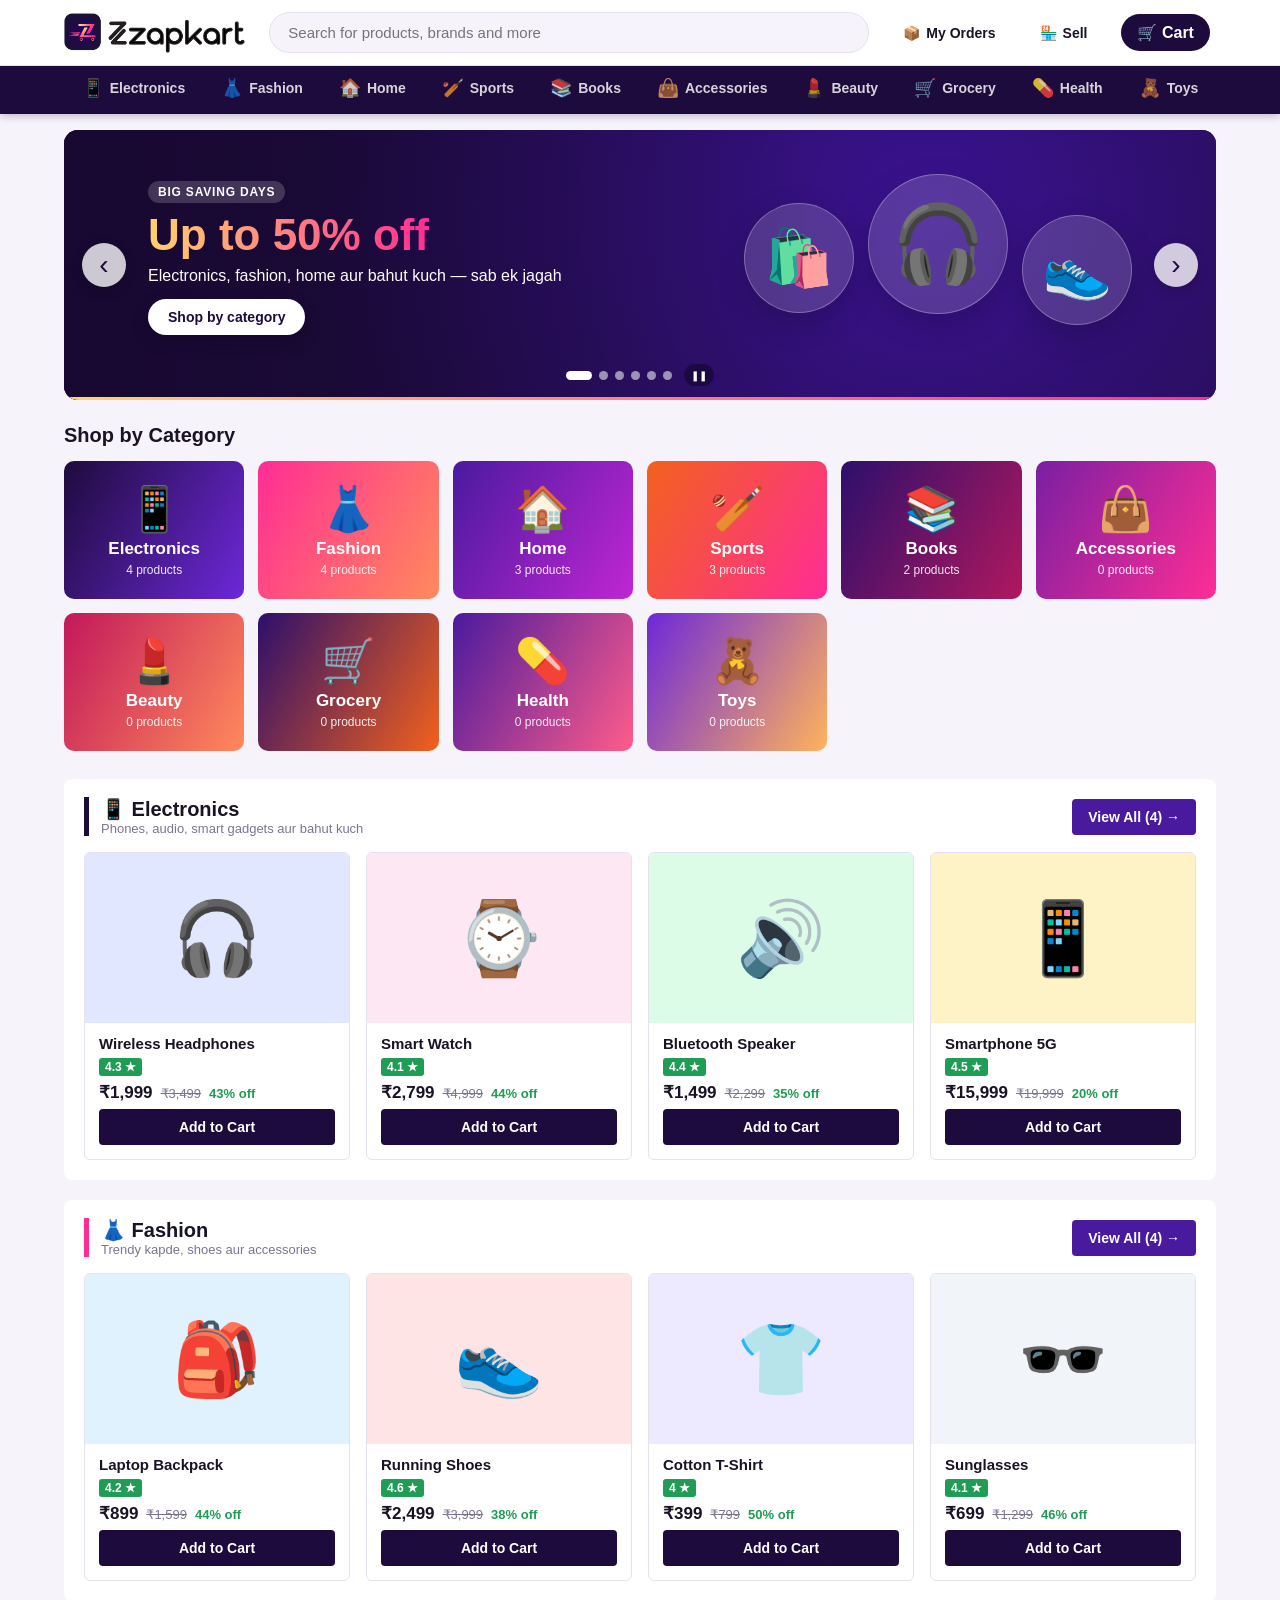
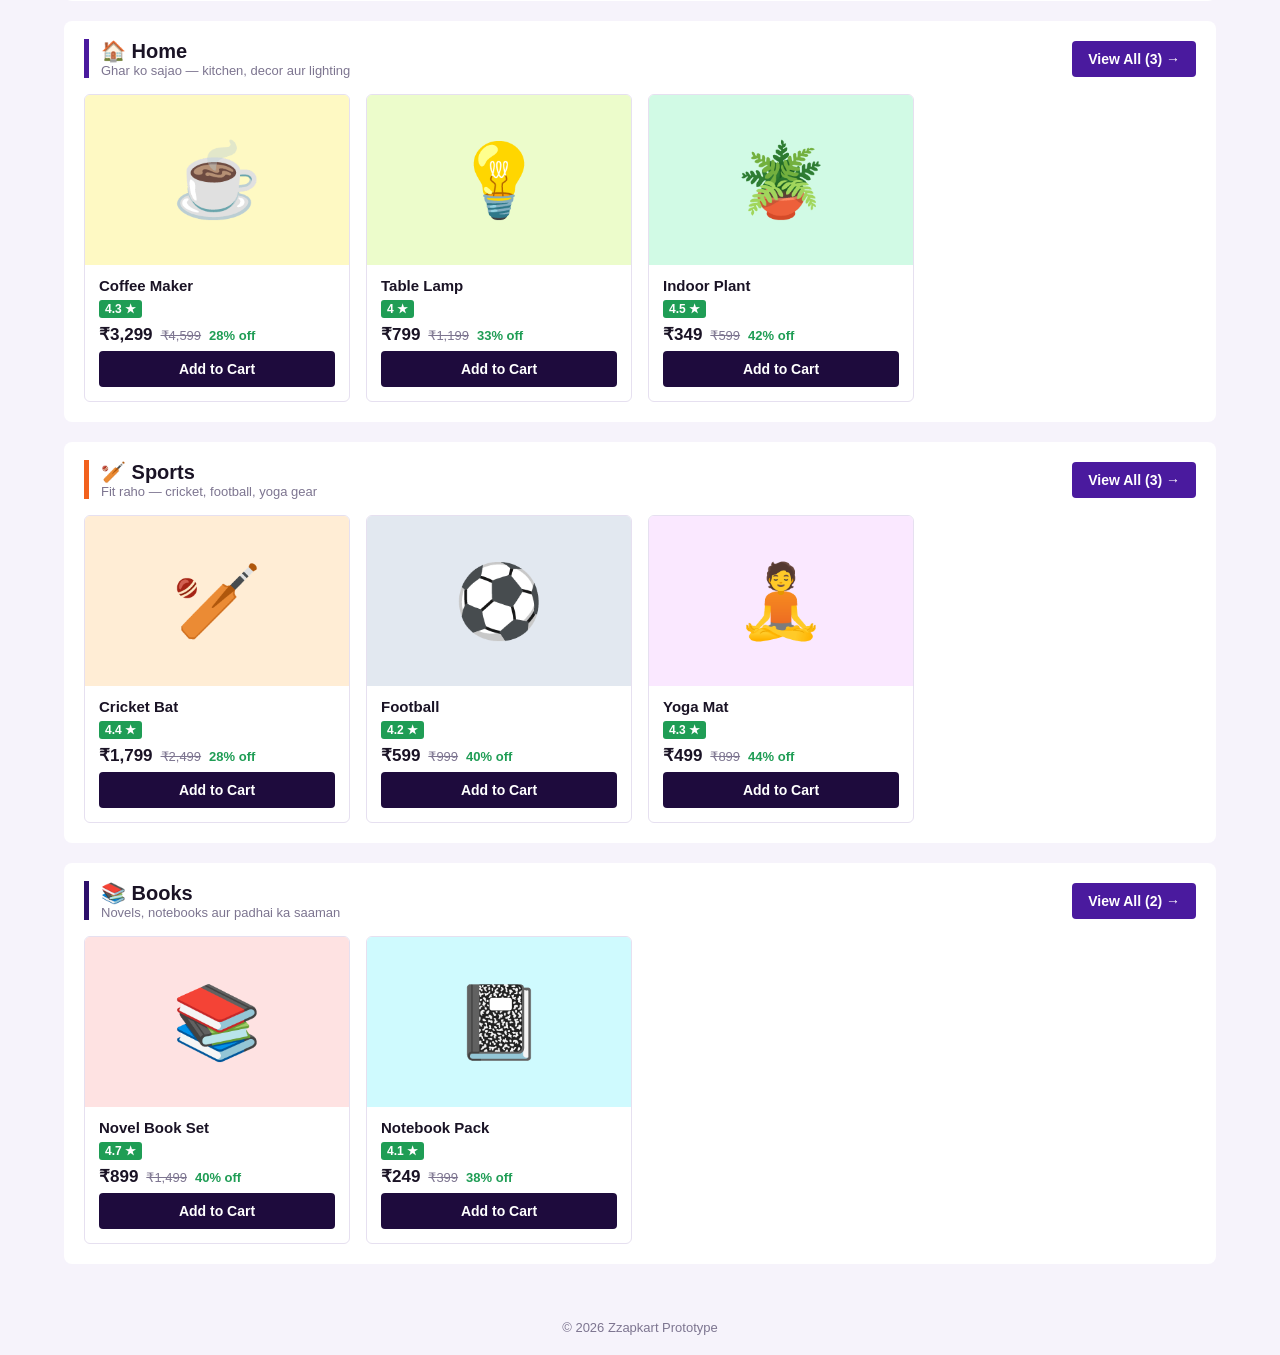
==== commit 8724d4e2: "Home: auto-changing banner carousel; shared carousel for Brand Store - Home hero is now a carousel t" ====
--- a/index.html
+++ b/index.html
@@ -22,19 +22,16 @@
   </header>
   <nav class="cat-nav" id="cat-nav"></nav>
 
-  <section class="hero" id="hero">
-    <div>
-      <h1>Big Saving Days</h1>
-      <p>Up to 50% off on electronics, fashion, home &amp; more</p>
-    </div>
-    <div class="hero-emoji">🛍️</div>
-  </section>
+  <h1 class="visually-hidden">Zzapkart — online shopping</h1>
+  <!-- Auto-changing banner carousel (home.js banata hai) -->
+  <section class="home-hero" id="hero" aria-roledescription="carousel" aria-label="Zzapkart offers"></section>
 
   <main class="container">
     <!-- Normal view: saari categories + har category ka section -->
     <div id="browse-view">
       <h2 class="section-title">Shop by Category</h2>
       <div class="cat-tiles" id="cat-tiles"></div>
+      <div id="brand-stores"></div>
       <div id="sponsored"></div>
       <div id="category-sections"></div>
     </div>
@@ -42,6 +39,7 @@
     <!-- Search view -->
     <div id="search-view" class="hidden">
       <div id="search-brand"></div>
+      <div id="search-stores"></div>
       <p id="result-info" class="result-info"></p>
       <div class="grid" id="search-grid"></div>
       <div id="empty" class="empty hidden">
--- a/style.css
+++ b/style.css
@@ -1151,3 +1151,290 @@
   .form-grid, .form-grid.three { grid-template-columns: minmax(0, 1fr); }
   .form-grid.four { grid-template-columns: repeat(2, minmax(0, 1fr)); }
 }
+
+/* =====================================================================
+   Brand Store (Premium) — seller ki mini website + editor
+   --st = store ka theme colour
+   ===================================================================== */
+#dash-nav a .nav-pro { margin-left: auto; font-size: 9px; font-weight: 800; letter-spacing: .4px; padding: 2px 6px; border-radius: 8px; background: var(--brand-gradient); color: #fff; }
+.sold-by-link { color: var(--primary); font-weight: 600; }
+.sold-by-link:hover { text-decoration: underline; }
+.pdp-store-link { font-size: 14px; font-weight: 700; color: var(--primary); }
+.pdp-store-link:hover { text-decoration: underline; }
+
+/* ---------- Store page ---------- */
+.bstore { --st: #4a1a9e; width: 90%; margin: 16px auto; flex: 1; }
+.bs-preview-bar { background: #fff4e0; color: #8a4b00; padding: 10px 14px; border-radius: 8px; margin-bottom: 12px; font-size: 14px; }
+.bs-preview-bar a { font-weight: 700; text-decoration: underline; margin-left: 6px; }
+.bs-head { display: flex; align-items: center; gap: 18px; background: var(--card); border-radius: 10px 10px 0 0; padding: 18px 22px; border-top: 4px solid var(--st); }
+.bs-logo { width: 84px; height: 84px; border-radius: 16px; overflow: hidden; flex-shrink: 0; background: #fff; border: 1px solid var(--border); display: flex; align-items: center; justify-content: center; font-size: 28px; font-weight: 800; color: var(--st); }
+.bs-logo img { width: 100%; height: 100%; object-fit: contain; display: block; }
+.bs-logo.small { width: 64px; height: 64px; font-size: 22px; border-radius: 12px; }
+.bs-id { flex: 1; min-width: 0; display: flex; flex-direction: column; gap: 4px; }
+.bs-id h1 { font-size: 24px; line-height: 1.2; overflow-wrap: anywhere; }
+.bs-tagline { color: #3d3550; font-size: 15px; }
+.bs-meta { display: flex; flex-wrap: wrap; align-items: center; gap: 6px; font-size: 13px; color: var(--muted); }
+.bs-badge { background: var(--st); color: #fff; font-weight: 700; font-size: 11px; padding: 2px 8px; border-radius: 10px; }
+.bs-search { display: flex; width: 300px; flex-shrink: 0; }
+.bs-search input { flex: 1; min-width: 0; border: 1.5px solid var(--border); border-right: none; border-radius: 20px 0 0 20px; padding: 9px 14px; font: inherit; font-size: 14px; outline: none; background: var(--bg); }
+.bs-search input:focus { border-color: var(--st); background: #fff; }
+.bs-search button { border: none; background: var(--st); color: #fff; border-radius: 0 20px 20px 0; padding: 0 14px; cursor: pointer; font-size: 15px; }
+.bs-tabs { display: flex; gap: 2px; background: var(--card); border-radius: 0 0 10px 10px; padding: 0 12px; border-top: 1px solid var(--border); overflow-x: auto; margin-bottom: 16px; }
+.bs-tabs a { padding: 12px 14px; font-weight: 600; font-size: 14px; color: var(--muted); border-bottom: 3px solid transparent; white-space: nowrap; }
+.bs-tabs a:hover { color: var(--text); }
+.bs-tabs a.active { color: var(--st); border-bottom-color: var(--st); }
+.bstore .cat-section-head { border-left-color: var(--st); }
+.bstore .view-all, .bstore .add-btn { background: var(--st); }
+.bstore .add-btn:hover { background: var(--st); filter: brightness(1.18); }
+.bstore .chip.active { background: var(--st); border-color: var(--st); }
+.bstore .card-title:hover { color: var(--st); }
+.bs-view-title { font-size: 20px; }
+.bs-toolbar { flex-wrap: wrap; }
+.bs-cats { margin-bottom: 14px; }
+.bs-missing h2 { margin-bottom: 8px; }
+
+/* Banner carousel (3:1) */
+.bs-hero { position: relative; margin-bottom: 20px; }
+.bs-slides { position: relative; aspect-ratio: 3 / 1; border-radius: 10px; overflow: hidden; background: linear-gradient(120deg, var(--st), #1e0b3d); }
+.bs-slide { position: absolute; inset: 0; opacity: 0; visibility: hidden; transition: opacity .6s, visibility .6s; display: block; }
+.bs-slide.active { opacity: 1; visibility: visible; z-index: 1; }
+.bs-slide img, .sb-banner-img img, .sb-mini-banner img { width: 100%; height: 100%; object-fit: cover; display: block; }
+.bs-slide img:not([src]), .sb-banner-img img:not([src]), .sb-mini-banner img:not([src]) { visibility: hidden; }
+.bs-slide-text { position: absolute; left: 5%; top: 50%; transform: translateY(-50%); max-width: 55%; display: flex; flex-direction: column; align-items: flex-start; gap: 6px; }
+.bs-slide-text h2 { font-size: clamp(18px, 3.2vw, 38px); line-height: 1.15; }
+.bs-slide-text p { font-size: clamp(13px, 1.5vw, 18px); }
+.bs-slide-text h2:empty, .bs-slide-text p:empty { display: none; }
+.tone-light .bs-slide-text { color: #fff; text-shadow: 0 2px 12px rgba(0, 0, 0, .45); }
+.tone-dark .bs-slide-text { color: #14101c; text-shadow: 0 1px 8px rgba(255, 255, 255, .6); }
+.bs-cta { display: inline-block; margin-top: 6px; background: var(--st); color: #fff; padding: 8px 18px; border-radius: 20px; font-weight: 700; font-size: 14px; text-shadow: none; }
+.bs-arrow { position: absolute; top: 50%; transform: translateY(-50%); z-index: 2; width: 40px; height: 40px; border-radius: 50%; border: none; background: rgba(255, 255, 255, .9); color: #1a1325; cursor: pointer; font-size: 26px; line-height: 1; box-shadow: 0 2px 8px rgba(0, 0, 0, .2); }
+.bs-arrow.prev { left: 12px; }
+.bs-arrow.next { right: 12px; }
+.bs-dots { position: absolute; bottom: 10px; left: 0; right: 0; z-index: 2; display: flex; justify-content: center; gap: 6px; }
+.bs-dots button { width: 9px; height: 9px; border-radius: 5px; border: none; padding: 0; background: rgba(255, 255, 255, .6); cursor: pointer; transition: width .3s; }
+.bs-dots button.active { width: 24px; background: #fff; }
+.bs-about { white-space: pre-line; line-height: 1.6; color: #3d3550; margin: 6px 0 10px; }
+.bstore .panel h2 { text-transform: none; color: var(--text); font-size: 20px; margin-bottom: 4px; }
+.bs-about-snip h2 { font-size: 18px; }
+.bs-about-page { display: flex; flex-direction: column; gap: 10px; }
+.bs-about-head { display: flex; align-items: center; gap: 14px; }
+.bs-about-page h3 { margin-top: 10px; font-size: 16px; }
+.bs-policy { display: grid; grid-template-columns: repeat(auto-fill, minmax(200px, 1fr)); gap: 12px; }
+.bs-policy div { background: var(--bg); border-radius: 8px; padding: 14px; display: flex; flex-direction: column; gap: 4px; }
+.bs-policy span { font-size: 22px; }
+.bs-policy small { color: var(--muted); }
+
+/* Home: Brand Stores strip + search hits */
+.bs-strip { display: grid; grid-template-columns: repeat(auto-fill, minmax(280px, 1fr)); gap: 14px; }
+.bs-tile { --st: #4a1a9e; display: flex; align-items: center; gap: 12px; padding: 14px; border: 1px solid var(--border); border-top: 4px solid var(--st); border-radius: 10px; background: #fff; transition: box-shadow .2s, transform .2s; }
+.bs-tile:hover { box-shadow: 0 6px 18px rgba(0, 0, 0, .1); transform: translateY(-2px); }
+.bs-tile-logo { width: 54px; height: 54px; border-radius: 12px; border: 1px solid var(--border); overflow: hidden; flex-shrink: 0; display: flex; align-items: center; justify-content: center; font-weight: 800; color: var(--st); background: #fff; }
+.bs-tile-logo img { width: 100%; height: 100%; object-fit: contain; }
+.bs-tile-text { flex: 1; min-width: 0; display: flex; flex-direction: column; gap: 2px; }
+.bs-tile-text strong { overflow: hidden; text-overflow: ellipsis; white-space: nowrap; }
+.bs-tile-text small { color: var(--muted); overflow: hidden; text-overflow: ellipsis; white-space: nowrap; }
+.bs-tile-cta { font-size: 12px; font-weight: 700; color: var(--st); white-space: nowrap; margin-top: 2px; }
+.bs-search-hits { display: grid; gap: 10px; margin-bottom: 14px; }
+.bs-hit { max-width: 560px; }
+
+/* ---------- Editor (seller dashboard) ---------- */
+.sb-page { --st: #4a1a9e; }
+.sb-titlebar { display: flex; align-items: center; gap: 12px; flex-wrap: wrap; }
+.sb-titlebar .dash-title { margin-bottom: 4px; }
+.sb-sub { margin-bottom: 12px; max-width: 760px; }
+.sb-livebar { display: flex; align-items: center; gap: 10px; flex-wrap: wrap; margin-bottom: 12px; }
+.sb-live-dot { width: 10px; height: 10px; border-radius: 50%; background: var(--green); box-shadow: 0 0 0 4px rgba(31, 157, 85, .18); }
+.sb-link-out { flex: 1; min-width: 200px; padding: 8px 10px; border: 1px solid var(--border); border-radius: 4px; font: inherit; font-size: 13px; color: var(--text); background: var(--bg); }
+.sb-stat { font-size: 13px; color: var(--muted); }
+.sb-stat strong { color: var(--text); font-size: 15px; }
+.sb-tabs { margin-bottom: 14px; }
+.sb-wrap .panel { margin-bottom: 14px; }
+.sb-url { display: flex; align-items: stretch; }
+.sb-url > span { display: flex; align-items: center; padding: 0 10px; background: var(--bg); border: 1px solid var(--border); border-right: none; border-radius: 4px 0 0 4px; font-size: 12px; font-weight: 400; color: var(--muted); white-space: nowrap; }
+.sb-url input { flex: 1; border-radius: 0 4px 4px 0 !important; }
+.sb-slug-hint { color: var(--green); overflow-wrap: anywhere; }
+.sb-rules { margin: 10px 0 4px 18px; display: grid; gap: 3px; font-size: 13px; color: var(--muted); }
+.sb-logo-row { display: flex; gap: 18px; align-items: flex-start; flex-wrap: wrap; }
+.sb-logo-prev { width: 120px; height: 120px; border-radius: 18px; border: 1.5px dashed var(--border); display: flex; align-items: center; justify-content: center; overflow: hidden; background: #fff; font-size: 38px; font-weight: 800; color: var(--st); flex-shrink: 0; }
+.sb-logo-prev img { width: 100%; height: 100%; object-fit: contain; }
+.sb-logo-info { flex: 1; min-width: 220px; }
+.sb-themes { display: flex; gap: 10px; flex-wrap: wrap; margin-top: 10px; }
+.sb-theme { display: flex; align-items: center; gap: 8px; padding: 8px 14px 8px 8px; border: 1.5px solid var(--border); border-radius: 22px; background: #fff; cursor: pointer; font: inherit; font-size: 13px; font-weight: 600; color: var(--text); }
+.sb-theme i { width: 20px; height: 20px; border-radius: 50%; background: var(--c); }
+.sb-theme.active { border-color: var(--c); box-shadow: inset 0 0 0 1.5px var(--c); }
+.sb-drop { width: 100%; margin-top: 12px; padding: 34px 16px; border: 2px dashed var(--border); border-radius: 10px; background: var(--bg); cursor: pointer; display: flex; flex-direction: column; align-items: center; gap: 6px; font: inherit; color: var(--text); }
+.sb-drop span { font-size: 34px; }
+.sb-drop small { color: var(--muted); }
+.sb-drop:hover { border-color: var(--st); }
+.sb-banner { border: 1px solid var(--border); border-radius: 10px; padding: 12px; margin-top: 12px; display: flex; flex-direction: column; gap: 10px; }
+.sb-banner-img { position: relative; aspect-ratio: 3 / 1; border-radius: 8px; overflow: hidden; background: linear-gradient(120deg, var(--st), #1e0b3d); }
+.sb-banner .sb-banner-img .bs-slide-text h2 { font-size: clamp(14px, 2.2vw, 26px); color: inherit; text-transform: none; letter-spacing: normal; display: block; margin: 0; }
+.sb-banner-img .bs-slide-text p { font-size: clamp(11px, 1.1vw, 14px); }
+.sb-banner-img .bs-cta { padding: 5px 12px; font-size: 12px; }
+.sb-bn-num { position: absolute; top: 8px; right: 8px; background: rgba(0, 0, 0, .6); color: #fff; font-size: 11px; font-weight: 800; padding: 2px 8px; border-radius: 10px; }
+.sb-chips { display: grid; grid-template-columns: minmax(0, 1fr); gap: 6px; margin: 10px 0; }
+.sb-chip { min-width: 0; display: flex; align-items: center; gap: 10px; padding: 6px 8px; border: 1px solid var(--border); border-radius: 8px; background: #fff; }
+.sb-chip .thumb { width: 40px; height: 40px; font-size: 18px; flex-shrink: 0; overflow: hidden; }
+.sb-chip-name { flex: 1; min-width: 0; display: flex; flex-direction: column; font-size: 14px; }
+.sb-chip-name > span { overflow: hidden; text-overflow: ellipsis; white-space: nowrap; }
+.icon-mini { flex-shrink: 0; width: 30px; height: 30px; border: 1px solid var(--border); background: #fff; border-radius: 6px; cursor: pointer; font-size: 14px; color: var(--text); }
+.icon-mini:hover:not(:disabled) { border-color: var(--primary); }
+.icon-mini:disabled { opacity: .35; cursor: not-allowed; }
+.icon-mini.danger:hover:not(:disabled) { border-color: #d32f2f; color: #d32f2f; }
+.sb-coll { border: 1px solid var(--border); border-radius: 10px; padding: 12px; margin-top: 12px; }
+.sb-coll-head { display: flex; gap: 6px; align-items: center; }
+.sb-coll-head input { flex: 1; min-width: 0; font-weight: 700 !important; }
+.sb-empty-note { margin: 10px 0; }
+.sbp-q { width: 100%; padding: 10px 12px; border: 1px solid var(--border); border-radius: 6px; font: inherit; font-size: 14px; margin-bottom: 8px; }
+.sb-side h3 { font-size: 13px !important; text-transform: uppercase; letter-spacing: .4px; color: var(--muted); margin: 14px 0 6px !important; }
+.sb-mini { border-radius: 10px; overflow: hidden; border: 1px solid var(--border); }
+.sb-mini-banner { aspect-ratio: 3 / 1; background: linear-gradient(120deg, var(--st), #1e0b3d); display: flex; align-items: center; justify-content: center; color: rgba(255, 255, 255, .7); font-size: 12px; font-weight: 700; }
+.sb-mini-id { display: flex; gap: 8px; align-items: center; padding: 8px 10px; border-top: 3px solid var(--st); }
+.sb-mini-logo { width: 38px; height: 38px; border-radius: 9px; border: 1px solid var(--border); overflow: hidden; display: flex; align-items: center; justify-content: center; font-weight: 800; font-size: 13px; color: var(--st); flex-shrink: 0; background: #fff; }
+.sb-mini-logo img { width: 100%; height: 100%; object-fit: contain; }
+.sb-mini-text { display: flex; flex-direction: column; min-width: 0; font-size: 13px; }
+.sb-mini-text strong, .sb-mini-text small { overflow: hidden; text-overflow: ellipsis; white-space: nowrap; }
+.sb-mini-text small { color: var(--muted); }
+.sb-status { margin: 10px 0 0; }
+.sb-check { list-style: none; display: grid; gap: 5px; font-size: 13px; }
+.sb-check li { display: flex; gap: 8px; align-items: baseline; }
+.sb-check li::before { font-weight: 800; width: 14px; flex-shrink: 0; }
+.sb-check li.ok::before { content: "✓"; color: var(--green); }
+.sb-check li.bad::before { content: "✗"; color: #d32f2f; }
+.sb-check li.rec::before { content: "•"; color: #e65100; }
+.sb-check a:hover { text-decoration: underline; }
+.sb-errs { font-size: 12px; margin: 10px 0 0 16px; }
+.sb-btn { display: block; margin-top: 12px; }
+.sb-side .link-btn { display: block; margin: 8px auto 0; font-size: 13px; }
+.sb-side #sb-saved { text-align: center; margin-top: 8px; }
+
+/* Upsell (non-premium) */
+.sb-upsell { display: grid; grid-template-columns: 300px 1fr; gap: 28px; align-items: center; padding: 28px; }
+.sb-upsell-text { display: flex; flex-direction: column; align-items: flex-start; gap: 12px; }
+.sb-upsell-text h2 { font-size: 22px; margin: 0 !important; text-transform: none; color: var(--text); }
+.sb-upsell-list { list-style: none; display: grid; gap: 8px; font-size: 15px; }
+.sb-art { border-radius: 14px; background: var(--bg); padding: 14px; display: flex; flex-direction: column; gap: 10px; border: 1px solid var(--border); }
+.sb-art-banner { aspect-ratio: 3 / 1; border-radius: 8px; background: var(--brand-gradient); }
+.sb-art-head { display: flex; align-items: center; gap: 8px; }
+.sb-art-head span { width: 34px; height: 34px; border-radius: 9px; background: var(--brand-dark); }
+.sb-art-head i { flex: 1; height: 10px; border-radius: 5px; background: #d8cfea; }
+.sb-art-grid { display: grid; grid-template-columns: repeat(4, 1fr); gap: 6px; }
+.sb-art-grid span { aspect-ratio: 4 / 5; border-radius: 6px; background: #fff; border: 1px solid var(--border); }
+
+@media (max-width: 900px) {
+  .sb-upsell { grid-template-columns: minmax(0, 1fr); padding: 18px; }
+  .bs-head { flex-wrap: wrap; }
+  .bs-search { width: 100%; }
+}
+@media (max-width: 600px) {
+  .bstore { width: auto; margin: 12px; }
+  .bs-head { padding: 14px; gap: 12px; }
+  .bs-logo { width: 60px; height: 60px; font-size: 22px; border-radius: 12px; }
+  .bs-id h1 { font-size: 19px; }
+  .bs-tagline { font-size: 14px; }
+  .bs-slides { aspect-ratio: 2 / 1; }
+  .bs-slide-text { max-width: 80%; }
+  .bs-slide-text p { display: none; }
+  .bs-cta { padding: 6px 12px; font-size: 12px; }
+  .bs-arrow { display: none; } /* mobile: swipe + dots */
+  .bs-strip { grid-template-columns: minmax(0, 1fr); }
+  .sb-coll-head { flex-wrap: wrap; }
+  .sb-coll-head input { flex-basis: 100%; }
+  .sb-chip .status-pill { display: none; }
+}
+
+/* =====================================================================
+   Home: auto-changing banner carousel (ui.js → startCarousel)
+   ===================================================================== */
+.visually-hidden { position: absolute !important; width: 1px; height: 1px; overflow: hidden; clip: rect(0 0 0 0); clip-path: inset(50%); white-space: nowrap; }
+#cat-tiles, #brand-stores { scroll-margin-top: 130px; }
+.home-hero { position: relative; margin: 16px 5% 0; border-radius: 14px; overflow: hidden; background: var(--brand-dark); color: #fff; }
+.hh-viewport { overflow: hidden; }
+.hh-track { display: flex; transition: transform .7s cubic-bezier(.65, 0, .35, 1); }
+.hh-slide {
+  position: relative; flex: 0 0 100%; min-width: 0;
+  display: flex; align-items: center; justify-content: space-between; gap: 24px;
+  min-height: 270px; padding: 34px 84px 48px;
+  background: linear-gradient(90deg, rgba(12, 4, 30, .38), rgba(12, 4, 30, 0) 65%), var(--hh-bg);
+}
+.hh-text { display: flex; flex-direction: column; align-items: flex-start; gap: 8px; max-width: 560px; min-width: 0; }
+.hh-eyebrow { font-size: 12px; font-weight: 800; letter-spacing: .8px; text-transform: uppercase; background: rgba(255, 255, 255, .18); padding: 4px 10px; border-radius: 20px; }
+.hh-title { font-size: clamp(26px, 4vw, 44px); line-height: 1.1; }
+.hh-title.glow { background: linear-gradient(90deg, var(--brand-peach), var(--brand-pink)); -webkit-background-clip: text; background-clip: text; color: transparent; }
+.hh-sub { font-size: 16px; opacity: .92; }
+.hh-cta { margin-top: 6px; background: #fff; color: var(--brand-dark); font-weight: 800; padding: 10px 20px; border-radius: 24px; font-size: 14px; box-shadow: 0 6px 18px rgba(0, 0, 0, .18); transition: background .2s; }
+.hh-cta::after { content: ""; position: absolute; inset: 0; } /* poori slide clickable */
+.hh-slide:hover .hh-cta { background: #ffe9b8; }
+.hh-cta:focus-visible { outline: 3px solid #fff; outline-offset: 3px; }
+.hh-art { display: flex; align-items: center; gap: 14px; flex-shrink: 0; pointer-events: none; } /* sirf sajawat — click neeche link par jaye */
+.hh-bubble {
+  width: 110px; height: 110px; border-radius: 50%; flex-shrink: 0;
+  background: rgba(255, 255, 255, .16); border: 1px solid rgba(255, 255, 255, .28);
+  display: flex; align-items: center; justify-content: center; font-size: 56px;
+  box-shadow: 0 10px 30px rgba(0, 0, 0, .18);
+}
+.hh-bubble:nth-child(2) { width: 140px; height: 140px; font-size: 76px; transform: translateY(-14px); }
+.hh-bubble:nth-child(3) { transform: translateY(12px); }
+.hh-logo { background: #fff; color: var(--brand-dark); font-weight: 800; font-size: 30px; overflow: hidden; }
+.hh-logo img { width: 100%; height: 100%; object-fit: contain; }
+.hh-arrow {
+  position: absolute; top: 50%; transform: translateY(-50%); z-index: 3;
+  width: 44px; height: 44px; border-radius: 50%; border: none;
+  background: rgba(255, 255, 255, .92); color: var(--brand-dark); font-size: 28px; line-height: 1;
+  cursor: pointer; box-shadow: 0 4px 14px rgba(0, 0, 0, .22); opacity: .85; transition: opacity .2s;
+}
+.hh-arrow:hover, .hh-arrow:focus-visible { opacity: 1; }
+.hh-arrow.car-prev { left: 18px; }
+.hh-arrow.car-next { right: 18px; }
+.hh-controls { position: absolute; left: 0; right: 0; bottom: 14px; z-index: 3; display: flex; justify-content: center; align-items: center; gap: 12px; pointer-events: none; }
+.hh-controls > * { pointer-events: auto; }
+.hh-dots { display: flex; gap: 7px; }
+.hh-dots button { width: 9px; height: 9px; border-radius: 5px; border: none; padding: 0; background: rgba(255, 255, 255, .55); cursor: pointer; transition: width .3s, background .3s; }
+.hh-dots button.active { width: 26px; background: #fff; }
+.hh-toggle { width: 30px; height: 22px; border-radius: 11px; border: none; background: rgba(0, 0, 0, .35); color: #fff; font-size: 10px; cursor: pointer; }
+.hh-toggle:hover { background: rgba(0, 0, 0, .55); }
+.hh-progress { position: absolute; left: 0; right: 0; bottom: 0; height: 3px; background: rgba(255, 255, 255, .18); z-index: 3; }
+.hh-progress span { display: block; height: 100%; width: 0; background: linear-gradient(90deg, var(--brand-peach), var(--brand-pink)); }
+.car-running .hh-progress span { animation: hh-progress var(--car-ms, 5000ms) linear forwards; }
+@keyframes hh-progress { from { width: 0; } to { width: 100%; } }
+@keyframes hh-float { 0%, 100% { translate: 0 0; } 50% { translate: 0 -10px; } }
+@keyframes hh-in { from { opacity: 0; translate: 0 14px; } to { opacity: 1; translate: 0 0; } }
+/* CTA par sirf fade: translate se CTA hi ::after ka containing block ban jaata aur poori slide clickable na rehti */
+@keyframes hh-fade { from { opacity: 0; } to { opacity: 1; } }
+@media (prefers-reduced-motion: no-preference) {
+  .hh-slide.active .hh-bubble { animation: hh-float 4s ease-in-out infinite; }
+  .hh-slide.active .hh-bubble:nth-child(2) { animation-delay: -1.3s; }
+  .hh-slide.active .hh-bubble:nth-child(3) { animation-delay: -2.6s; }
+  .hh-slide.active .hh-text > * { animation: hh-in .6s ease both; }
+  .hh-slide.active .hh-text > :nth-child(2) { animation-delay: .08s; }
+  .hh-slide.active .hh-text > :nth-child(3) { animation-delay: .16s; }
+  .hh-slide.active .hh-text > .hh-cta { animation: hh-fade .6s ease .24s both; }
+}
+@media (prefers-reduced-motion: reduce) {
+  .hh-track { transition: none; }
+}
+
+/* Brand Store carousel: pause button */
+.bs-dots { align-items: center; }
+.bs-dots .bs-toggle { width: auto; height: 20px; padding: 0 8px; margin-left: 6px; border-radius: 10px; background: rgba(0, 0, 0, .45); color: #fff; font-size: 9px; line-height: 20px; }
+
+@media (max-width: 1050px) {
+  .hh-slide { padding: 30px 72px 46px; }
+  .hh-bubble { width: 84px; height: 84px; font-size: 42px; }
+  .hh-bubble:nth-child(2) { width: 106px; height: 106px; font-size: 56px; }
+}
+@media (max-width: 760px) {
+  .hh-bubble:nth-child(3) { display: none; }
+}
+@media (max-width: 600px) {
+  .home-hero { margin: 12px 16px 0; border-radius: 12px; }
+  .hh-slide { min-height: 196px; padding: 20px 16px 40px 18px; gap: 8px; }
+  .hh-text { gap: 6px; }
+  .hh-title { font-size: 25px; }
+  .hh-sub { font-size: 13px; }
+  .hh-eyebrow { font-size: 10px; padding: 3px 8px; }
+  .hh-cta { padding: 8px 14px; font-size: 13px; }
+  .hh-arrow { display: none; } /* mobile: swipe + dots */
+  .hh-art .hh-bubble:not(:first-child) { display: none; }
+  .hh-art .hh-bubble:first-child { width: 68px; height: 68px; font-size: 36px; transform: none; }
+}
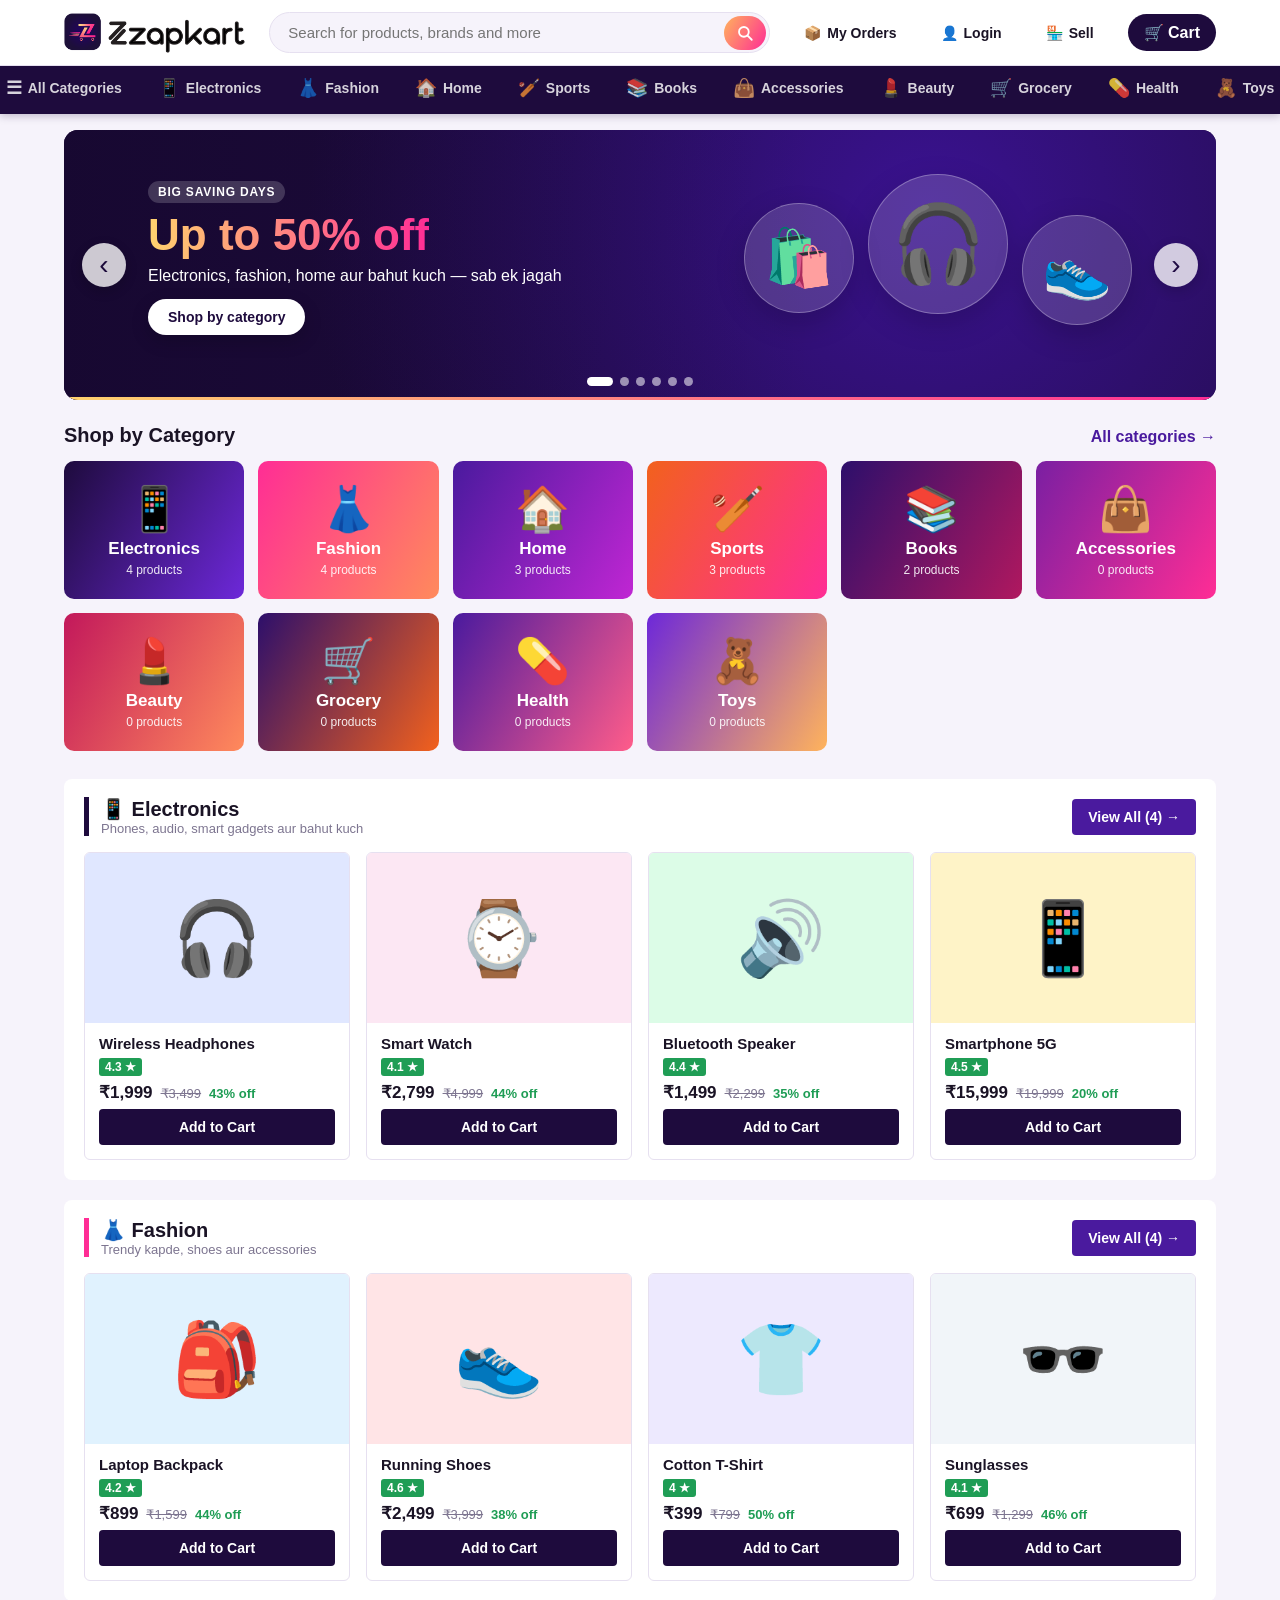
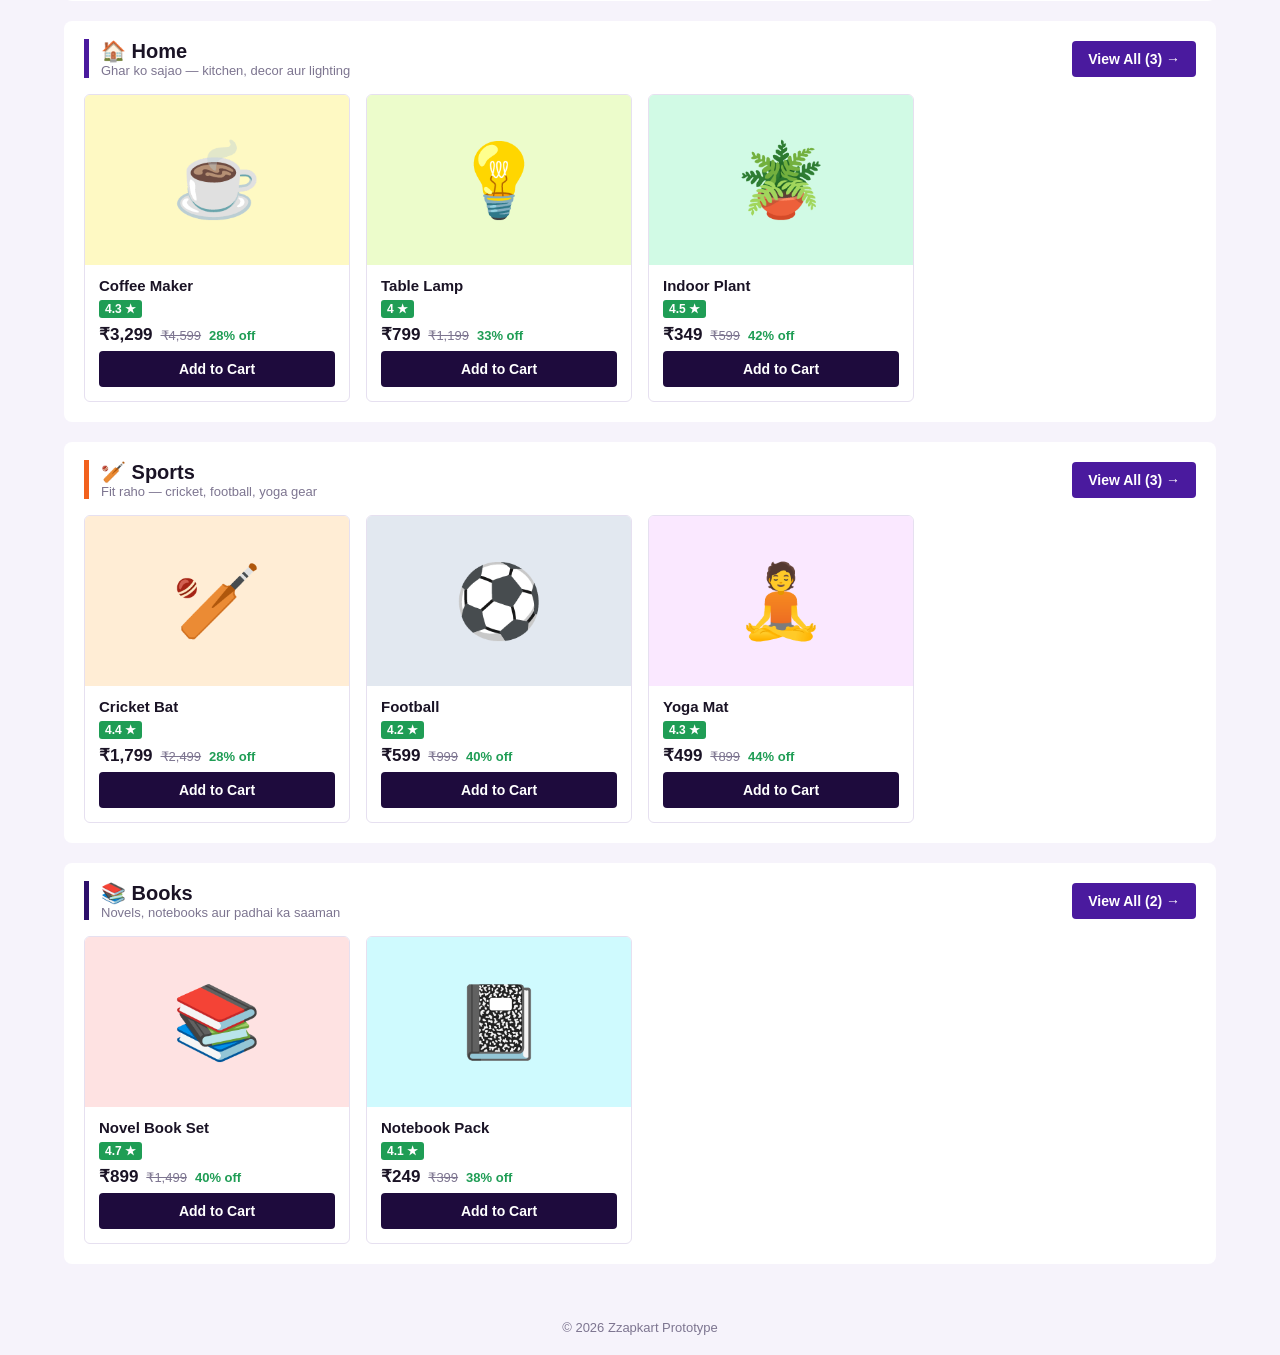
==== commit 914502a6: "Customer accounts, browse page, category cascade + HSN, Shopify-style stores, Super Admin - Customer" ====
--- a/index.html
+++ b/index.html
@@ -12,9 +12,13 @@
   <header class="navbar">
     <a href="index.html" class="logo"><img src="images/logo-full.png" alt="Zzapkart" /></a>
     <div class="search-box">
-      <input id="search" type="search" placeholder="Search for products, brands and more" autocomplete="off" />
+      <form id="home-search-form" role="search">
+        <input id="search" type="search" placeholder="Search for products, brands and more" autocomplete="off" aria-label="Search" />
+        <button type="submit" class="search-btn" aria-label="Search"><svg viewBox="0 0 24 24" width="18" height="18" aria-hidden="true" focusable="false"><circle cx="10.5" cy="10.5" r="6.5" fill="none" stroke="currentColor" stroke-width="2.4"/><path d="M15.5 15.5 21 21" stroke="currentColor" stroke-width="2.4" stroke-linecap="round"/></svg></button>
+      </form>
     </div>
-    <a href="orders.html" class="nav-link">📦 <span>My Orders</span></a>
+    <a href="account.html#orders" class="nav-link">📦 <span>My Orders</span></a>
+    <a href="account.html" class="nav-link" id="nav-account">👤 <span>Login</span></a>
     <a href="seller.html" class="nav-link sell-link">🏪 <span>Sell</span></a>
     <a href="cart.html" class="cart-link">
       🛒 Cart <span id="cart-count" class="badge">0</span>
@@ -29,7 +33,7 @@
   <main class="container">
     <!-- Normal view: saari categories + har category ka section -->
     <div id="browse-view">
-      <h2 class="section-title">Shop by Category</h2>
+      <div class="section-head"><h2 class="section-title">Shop by Category</h2><a href="browse.html" class="link">All categories →</a></div>
       <div class="cat-tiles" id="cat-tiles"></div>
       <div id="brand-stores"></div>
       <div id="sponsored"></div>
--- a/style.css
+++ b/style.css
@@ -1162,37 +1162,6 @@
 .pdp-store-link { font-size: 14px; font-weight: 700; color: var(--primary); }
 .pdp-store-link:hover { text-decoration: underline; }
 
-/* ---------- Store page ---------- */
-.bstore { --st: #4a1a9e; width: 90%; margin: 16px auto; flex: 1; }
-.bs-preview-bar { background: #fff4e0; color: #8a4b00; padding: 10px 14px; border-radius: 8px; margin-bottom: 12px; font-size: 14px; }
-.bs-preview-bar a { font-weight: 700; text-decoration: underline; margin-left: 6px; }
-.bs-head { display: flex; align-items: center; gap: 18px; background: var(--card); border-radius: 10px 10px 0 0; padding: 18px 22px; border-top: 4px solid var(--st); }
-.bs-logo { width: 84px; height: 84px; border-radius: 16px; overflow: hidden; flex-shrink: 0; background: #fff; border: 1px solid var(--border); display: flex; align-items: center; justify-content: center; font-size: 28px; font-weight: 800; color: var(--st); }
-.bs-logo img { width: 100%; height: 100%; object-fit: contain; display: block; }
-.bs-logo.small { width: 64px; height: 64px; font-size: 22px; border-radius: 12px; }
-.bs-id { flex: 1; min-width: 0; display: flex; flex-direction: column; gap: 4px; }
-.bs-id h1 { font-size: 24px; line-height: 1.2; overflow-wrap: anywhere; }
-.bs-tagline { color: #3d3550; font-size: 15px; }
-.bs-meta { display: flex; flex-wrap: wrap; align-items: center; gap: 6px; font-size: 13px; color: var(--muted); }
-.bs-badge { background: var(--st); color: #fff; font-weight: 700; font-size: 11px; padding: 2px 8px; border-radius: 10px; }
-.bs-search { display: flex; width: 300px; flex-shrink: 0; }
-.bs-search input { flex: 1; min-width: 0; border: 1.5px solid var(--border); border-right: none; border-radius: 20px 0 0 20px; padding: 9px 14px; font: inherit; font-size: 14px; outline: none; background: var(--bg); }
-.bs-search input:focus { border-color: var(--st); background: #fff; }
-.bs-search button { border: none; background: var(--st); color: #fff; border-radius: 0 20px 20px 0; padding: 0 14px; cursor: pointer; font-size: 15px; }
-.bs-tabs { display: flex; gap: 2px; background: var(--card); border-radius: 0 0 10px 10px; padding: 0 12px; border-top: 1px solid var(--border); overflow-x: auto; margin-bottom: 16px; }
-.bs-tabs a { padding: 12px 14px; font-weight: 600; font-size: 14px; color: var(--muted); border-bottom: 3px solid transparent; white-space: nowrap; }
-.bs-tabs a:hover { color: var(--text); }
-.bs-tabs a.active { color: var(--st); border-bottom-color: var(--st); }
-.bstore .cat-section-head { border-left-color: var(--st); }
-.bstore .view-all, .bstore .add-btn { background: var(--st); }
-.bstore .add-btn:hover { background: var(--st); filter: brightness(1.18); }
-.bstore .chip.active { background: var(--st); border-color: var(--st); }
-.bstore .card-title:hover { color: var(--st); }
-.bs-view-title { font-size: 20px; }
-.bs-toolbar { flex-wrap: wrap; }
-.bs-cats { margin-bottom: 14px; }
-.bs-missing h2 { margin-bottom: 8px; }
-
 /* Banner carousel (3:1) */
 .bs-hero { position: relative; margin-bottom: 20px; }
 .bs-slides { position: relative; aspect-ratio: 3 / 1; border-radius: 10px; overflow: hidden; background: linear-gradient(120deg, var(--st), #1e0b3d); }
@@ -1213,17 +1182,6 @@
 .bs-dots { position: absolute; bottom: 10px; left: 0; right: 0; z-index: 2; display: flex; justify-content: center; gap: 6px; }
 .bs-dots button { width: 9px; height: 9px; border-radius: 5px; border: none; padding: 0; background: rgba(255, 255, 255, .6); cursor: pointer; transition: width .3s; }
 .bs-dots button.active { width: 24px; background: #fff; }
-.bs-about { white-space: pre-line; line-height: 1.6; color: #3d3550; margin: 6px 0 10px; }
-.bstore .panel h2 { text-transform: none; color: var(--text); font-size: 20px; margin-bottom: 4px; }
-.bs-about-snip h2 { font-size: 18px; }
-.bs-about-page { display: flex; flex-direction: column; gap: 10px; }
-.bs-about-head { display: flex; align-items: center; gap: 14px; }
-.bs-about-page h3 { margin-top: 10px; font-size: 16px; }
-.bs-policy { display: grid; grid-template-columns: repeat(auto-fill, minmax(200px, 1fr)); gap: 12px; }
-.bs-policy div { background: var(--bg); border-radius: 8px; padding: 14px; display: flex; flex-direction: column; gap: 4px; }
-.bs-policy span { font-size: 22px; }
-.bs-policy small { color: var(--muted); }
-
 /* Home: Brand Stores strip + search hits */
 .bs-strip { display: grid; grid-template-columns: repeat(auto-fill, minmax(280px, 1fr)); gap: 14px; }
 .bs-tile { --st: #4a1a9e; display: flex; align-items: center; gap: 12px; padding: 14px; border: 1px solid var(--border); border-top: 4px solid var(--st); border-radius: 10px; background: #fff; transition: box-shadow .2s, transform .2s; }
@@ -1323,15 +1281,8 @@
 
 @media (max-width: 900px) {
   .sb-upsell { grid-template-columns: minmax(0, 1fr); padding: 18px; }
-  .bs-head { flex-wrap: wrap; }
-  .bs-search { width: 100%; }
 }
 @media (max-width: 600px) {
-  .bstore { width: auto; margin: 12px; }
-  .bs-head { padding: 14px; gap: 12px; }
-  .bs-logo { width: 60px; height: 60px; font-size: 22px; border-radius: 12px; }
-  .bs-id h1 { font-size: 19px; }
-  .bs-tagline { font-size: 14px; }
   .bs-slides { aspect-ratio: 2 / 1; }
   .bs-slide-text { max-width: 80%; }
   .bs-slide-text p { display: none; }
@@ -1391,8 +1342,6 @@
 .hh-dots { display: flex; gap: 7px; }
 .hh-dots button { width: 9px; height: 9px; border-radius: 5px; border: none; padding: 0; background: rgba(255, 255, 255, .55); cursor: pointer; transition: width .3s, background .3s; }
 .hh-dots button.active { width: 26px; background: #fff; }
-.hh-toggle { width: 30px; height: 22px; border-radius: 11px; border: none; background: rgba(0, 0, 0, .35); color: #fff; font-size: 10px; cursor: pointer; }
-.hh-toggle:hover { background: rgba(0, 0, 0, .55); }
 .hh-progress { position: absolute; left: 0; right: 0; bottom: 0; height: 3px; background: rgba(255, 255, 255, .18); z-index: 3; }
 .hh-progress span { display: block; height: 100%; width: 0; background: linear-gradient(90deg, var(--brand-peach), var(--brand-pink)); }
 .car-running .hh-progress span { animation: hh-progress var(--car-ms, 5000ms) linear forwards; }
@@ -1414,9 +1363,7 @@
   .hh-track { transition: none; }
 }
 
-/* Brand Store carousel: pause button */
 .bs-dots { align-items: center; }
-.bs-dots .bs-toggle { width: auto; height: 20px; padding: 0 8px; margin-left: 6px; border-radius: 10px; background: rgba(0, 0, 0, .45); color: #fff; font-size: 9px; line-height: 20px; }
 
 @media (max-width: 1050px) {
   .hh-slide { padding: 30px 72px 46px; }
@@ -1438,3 +1385,470 @@
   .hh-art .hh-bubble:not(:first-child) { display: none; }
   .hh-art .hh-bubble:first-child { width: 68px; height: 68px; font-size: 36px; transform: none; }
 }
+
+/* =====================================================================
+   Navbar search icon, browse link
+   ===================================================================== */
+.search-box form { position: relative; display: flex; }
+.search-box input { padding-right: 54px; }
+.search-btn {
+  position: absolute; right: 4px; top: 50%; transform: translateY(-50%);
+  width: 42px; height: 34px; border: none; border-radius: 18px;
+  background: var(--brand-gradient); color: #fff; cursor: pointer;
+  display: flex; align-items: center; justify-content: center;
+}
+.search-btn:hover { filter: brightness(1.08); }
+.search-btn:focus-visible { outline: 3px solid var(--primary); outline-offset: 2px; }
+.cat-nav a.cat-nav-all { font-weight: 800; }
+.section-head { display: flex; align-items: baseline; justify-content: space-between; gap: 12px; }
+.chip.vert-chip { background: var(--brand-dark); color: #fff; border-color: var(--brand-dark); }
+
+/* =====================================================================
+   Customer account
+   ===================================================================== */
+.cauth-wrap { display: grid; grid-template-columns: 1fr 1fr; max-width: 940px; margin: 24px auto; border-radius: 14px; overflow: hidden; box-shadow: 0 10px 30px rgba(30, 11, 61, .12); background: #fff; }
+.cauth-art { background: radial-gradient(circle at 70% 20%, #3a1290 0%, var(--brand-dark) 70%); color: #fff; padding: 36px 32px; display: flex; flex-direction: column; gap: 12px; }
+.cauth-logo { width: 56px; height: 56px; border-radius: 12px; }
+.cauth-art h1 { font-size: 26px; line-height: 1.2; }
+.cauth-art ul { list-style: none; display: grid; gap: 10px; margin-top: 6px; font-size: 15px; }
+.cauth-card { border-radius: 0 !important; padding: 28px 30px !important; margin: 0 !important; display: flex; flex-direction: column; gap: 14px; }
+.cauth-tabs { display: grid; grid-template-columns: 1fr 1fr; background: var(--bg); border-radius: 10px; padding: 4px; }
+.cauth-tabs button { border: none; background: none; padding: 10px; border-radius: 8px; font: inherit; font-weight: 700; color: var(--muted); cursor: pointer; }
+.cauth-tabs button.active { background: #fff; color: var(--primary); box-shadow: 0 1px 4px rgba(0, 0, 0, .08); }
+.cauth-card .alert { margin: 0; }
+.cauth-switch { text-align: center; }
+.pw-wrap { position: relative; display: flex; }
+.pw-wrap input { flex: 1; min-width: 0; padding-right: 42px !important; }
+.pw-toggle { position: absolute; right: 6px; top: 50%; transform: translateY(-50%); border: none; background: none; cursor: pointer; font-size: 16px; padding: 4px; }
+.acct-layout { display: grid; grid-template-columns: 260px minmax(0, 1fr); gap: 18px; align-items: start; }
+.acct-side { position: sticky; top: 80px; padding: 16px !important; }
+.acct-user { display: flex; align-items: center; gap: 12px; padding-bottom: 14px; border-bottom: 1px solid var(--border); margin-bottom: 10px; }
+.acct-user div { display: flex; flex-direction: column; min-width: 0; }
+.acct-user small { color: var(--muted); overflow: hidden; text-overflow: ellipsis; }
+.acct-avatar { width: 46px; height: 46px; border-radius: 50%; background: var(--brand-gradient); color: #fff; font-weight: 800; display: flex; align-items: center; justify-content: center; flex-shrink: 0; }
+.acct-nav { display: flex; flex-direction: column; gap: 2px; }
+.acct-nav a, .acct-logout { display: flex; align-items: center; gap: 8px; padding: 10px 12px; border-radius: 8px; font-weight: 600; font-size: 14px; color: var(--text); }
+.acct-nav a:hover { background: var(--bg); }
+.acct-nav a.active { background: var(--brand-dark); color: #fff; }
+.acct-count { margin-left: auto; font-size: 12px; background: var(--bg); color: var(--muted); padding: 1px 8px; border-radius: 10px; }
+.acct-nav a.active .acct-count { background: rgba(255, 255, 255, .18); color: #fff; }
+.acct-logout { border: none; background: none; cursor: pointer; font: inherit; font-weight: 600; color: #d32f2f; text-align: left; margin-top: 6px; }
+.acct-logout:hover { background: #fdecea; }
+.acct-head { display: flex; align-items: baseline; justify-content: space-between; gap: 12px; flex-wrap: wrap; margin-bottom: 4px; }
+.acct-toolbar, .ad-toolbar { display: flex; justify-content: space-between; align-items: center; gap: 12px; flex-wrap: wrap; margin-bottom: 12px; }
+.acct-toolbar .filter-tabs, .ad-toolbar .filter-tabs { margin: 0; }
+.acct-search, .ad-search { padding: 9px 12px; border: 1px solid var(--border); border-radius: 6px; font: inherit; font-size: 14px; min-width: 240px; max-width: 100%; background: #fff; }
+.order-foot { display: flex; justify-content: space-between; align-items: center; gap: 12px; flex-wrap: wrap; border-top: 1px solid var(--border); padding-top: 10px; margin-top: 4px; }
+.mini-info .card-title { font-weight: 600; }
+.addr-grid { display: grid; grid-template-columns: repeat(auto-fill, minmax(260px, 1fr)); gap: 14px; }
+.addr-card { display: flex; flex-direction: column; gap: 6px; margin: 0 !important; border: 1.5px solid transparent; }
+.addr-card.default { border-color: var(--primary); }
+.addr-card p { font-size: 14px; color: #3d3550; line-height: 1.5; flex: 1; }
+.addr-tags { display: flex; gap: 6px; align-items: center; }
+.addr-label { font-size: 11px; font-weight: 800; text-transform: uppercase; letter-spacing: .4px; background: var(--bg); color: var(--primary); padding: 2px 8px; border-radius: 10px; }
+.addr-type { display: flex; gap: 18px; flex-wrap: wrap; }
+.addr-type .check { margin: 0; }
+
+/* Checkout: saved addresses */
+.acct-line { margin: -6px 0 12px; }
+.saved-addrs { display: grid; gap: 8px; margin-bottom: 12px; }
+.saved-addrs:empty { display: none; }
+.checkout-form .addr-opt { flex-direction: row; align-items: flex-start; gap: 10px; padding: 12px 14px; border: 1.5px solid var(--border); border-radius: 8px; cursor: pointer; font-weight: 400; color: var(--text); font-size: 14px; line-height: 1.5; }
+.checkout-form .addr-opt.selected { border-color: var(--primary); background: #f8f5fe; }
+.checkout-form .addr-opt input { margin-top: 3px; accent-color: var(--primary); width: 16px; height: 16px; flex-shrink: 0; }
+.checkout-form .addr-opt.new { font-weight: 700; color: var(--primary); }
+#save-addr-wrap { margin-top: 12px; }
+
+/* =====================================================================
+   Browse all categories
+   ===================================================================== */
+.browse-hero { display: flex; justify-content: space-between; align-items: flex-end; gap: 16px; flex-wrap: wrap; margin: 6px 0 18px; }
+.browse-hero h1 { font-size: 28px; margin: 4px 0; }
+.browse-find { flex: 0 1 380px; }
+.browse-find input { width: 100%; padding: 11px 16px; border: 1.5px solid var(--border); border-radius: 24px; font: inherit; font-size: 15px; background: #fff; outline: none; }
+.browse-find input:focus { border-color: var(--brand-pink); box-shadow: 0 0 0 3px rgba(255, 45, 149, .15); }
+.browse-layout { display: grid; grid-template-columns: 230px minmax(0, 1fr); gap: 18px; align-items: start; }
+.browse-side { position: sticky; top: 76px; display: flex; flex-direction: column; gap: 2px; padding: 12px !important; }
+.br-side-title { font-size: 12px; text-transform: uppercase; letter-spacing: .5px; color: var(--muted); padding: 4px 8px 8px; }
+.browse-side a { display: flex; align-items: center; gap: 8px; padding: 8px 10px; border-radius: 8px; font-weight: 600; font-size: 14px; white-space: nowrap; }
+.browse-side a:hover { background: var(--bg); }
+.browse-side a.dim { opacity: .4; }
+.browse-side a .br-count { margin-left: auto; }
+.br-count { font-size: 11px; font-weight: 700; color: var(--muted); background: var(--bg); padding: 1px 7px; border-radius: 10px; margin-left: 6px; }
+.br-section { margin-bottom: 26px; scroll-margin-top: 130px; }
+.br-head { display: flex; align-items: center; gap: 14px; padding: 18px 22px; border-radius: 12px; color: #fff; margin-bottom: 12px; }
+.br-head:hover { filter: brightness(1.05); }
+.br-emoji { font-size: 40px; }
+.br-head-text { display: flex; flex-direction: column; flex: 1; min-width: 0; }
+.br-head-text strong { font-size: 22px; }
+.br-head-text small { opacity: .9; font-size: 14px; }
+.br-head-cta { font-weight: 700; font-size: 14px; background: rgba(255, 255, 255, .18); padding: 6px 14px; border-radius: 20px; white-space: nowrap; }
+.br-grid { display: grid; grid-template-columns: repeat(auto-fill, minmax(220px, 1fr)); gap: 12px; }
+.br-sub { margin: 0 !important; padding: 14px 16px !important; }
+.br-sub-title { font-weight: 800; font-size: 15px; display: flex; align-items: center; color: var(--brand-dark); margin-bottom: 8px; }
+.br-sub-title:hover, .br-sub li a:hover { color: var(--primary); text-decoration: underline; }
+.br-sub ul { list-style: none; display: grid; gap: 5px; }
+.br-sub li { font-size: 14px; color: #3d3550; display: flex; align-items: center; }
+.br-none { margin: 4px 0 0 4px; }
+
+/* =====================================================================
+   Seller: category cascade + HSN
+   ===================================================================== */
+.cascade { display: grid; grid-template-columns: minmax(0, 1fr) auto minmax(0, 1fr) auto minmax(0, 1fr); gap: 10px; align-items: end; }
+.cascade label { display: flex; flex-direction: column; gap: 6px; font-size: 13px; font-weight: 700; color: #555; }
+.cascade select { padding: 11px 12px; border: 1.5px solid var(--border); border-radius: 8px; font: inherit; font-size: 14px; background: #fff; min-width: 0; }
+.cascade select:focus { border-color: var(--primary); outline: none; box-shadow: 0 0 0 3px rgba(74, 26, 158, .12); }
+.cascade select:disabled { background: var(--bg); color: var(--muted); }
+.cascade-arrow { font-size: 22px; color: var(--muted); padding-bottom: 8px; }
+.pk-hint { margin-top: 14px; }
+.pk-summary { margin-top: 16px; border: 1.5px solid var(--primary); background: #f8f5fe; border-radius: 10px; padding: 16px; display: flex; flex-direction: column; gap: 12px; align-items: flex-start; }
+.pk-path { font-size: 15px; }
+.pk-facts { list-style: none; display: grid; grid-template-columns: repeat(auto-fill, minmax(150px, 1fr)); gap: 8px; width: 100%; }
+.pk-facts li { background: #fff; border-radius: 8px; padding: 8px 10px; display: flex; flex-direction: column; font-size: 13px; }
+.pk-facts span { color: var(--muted); font-size: 12px; }
+.pk-summary .alert { margin: 0; }
+.hsn-fld select { width: 100%; }
+.hsn-custom { margin-top: 6px; }
+.hsn-finder { margin: 12px 0; border: 1px dashed var(--border); border-radius: 8px; padding: 10px 12px; background: #fcfbfe; }
+.hsn-finder summary { cursor: pointer; font-weight: 700; color: var(--primary); font-size: 14px; }
+.hsn-finder input { width: 100%; margin: 10px 0 8px; padding: 9px 12px; border: 1px solid var(--border); border-radius: 6px; font: inherit; font-size: 14px; }
+.hsn-results { display: grid; gap: 6px; margin-bottom: 8px; }
+.hsn-hit { display: flex; gap: 10px; align-items: baseline; text-align: left; padding: 8px 10px; border: 1px solid var(--border); border-radius: 6px; background: #fff; cursor: pointer; font: inherit; font-size: 13px; color: var(--text); }
+.hsn-hit:hover { border-color: var(--primary); background: #f8f5fe; }
+.hsn-hit strong { font-family: ui-monospace, Consolas, monospace; color: var(--primary); }
+
+/* =====================================================================
+   Super Admin
+   ===================================================================== */
+.admin-auth { display: flex; justify-content: center; padding: 48px 16px; flex: 1; }
+.admin-auth form { width: 100%; max-width: 440px; padding: 28px !important; box-shadow: 0 10px 30px rgba(30, 11, 61, .12); }
+.admin-auth-head { display: flex; gap: 12px; align-items: flex-start; }
+.admin-auth-head h1 { font-size: 22px; }
+.admin-shield { font-size: 34px; }
+.ad-actions { white-space: nowrap; }
+.ad-actions > * { margin: 2px 4px 2px 0; display: inline-block; }
+.ad-dl { display: grid; grid-template-columns: 110px minmax(0, 1fr); gap: 6px 12px; font-size: 14px; margin-bottom: 12px; }
+.ad-dl dt { color: var(--muted); font-weight: 600; }
+.ad-docs { display: flex; gap: 10px; flex-wrap: wrap; margin-bottom: 12px; }
+.ad-h3 { font-size: 15px; margin: 14px 0 8px; }
+.btn-sm.btn-danger { background: #d32f2f; color: #fff; }
+button.btn-sm:not(.btn):not(.btn-outline):not(.btn-danger) { background: var(--brand-dark); color: #fff; }
+a.btn-sm { display: inline-block; }
+
+/* =====================================================================
+   Brand Store website (store.html) — Shopify jaisa theme, --st = theme colour
+   ===================================================================== */
+.shop-body { background: #fff; --st: #4a1a9e; }
+.sh-wrap { width: min(1240px, 100% - 32px); margin: 0 auto; }
+.sh-skip { position: absolute; left: -9999px; }
+.sh-skip:focus { left: 16px; top: 8px; z-index: 100; background: #fff; padding: 8px 12px; border-radius: 6px; }
+.sh-preview { background: #fff4e0; color: #8a4b00; padding: 8px 16px; font-size: 14px; text-align: center; }
+.sh-preview a { font-weight: 700; text-decoration: underline; margin-left: 6px; }
+.sh-powered { background: #14101c; color: rgba(255, 255, 255, .75); font-size: 12px; }
+.sh-powered .sh-wrap { display: flex; justify-content: space-between; gap: 12px; padding: 6px 0; flex-wrap: wrap; }
+.sh-powered a { color: #fff; font-weight: 700; }
+.sh-announce { background: var(--st); color: #fff; font-size: 13px; font-weight: 600; text-align: center; }
+.sh-announce .sh-wrap { padding: 8px 0; }
+.sh-announce i { font-style: normal; opacity: .6; margin: 0 8px; }
+.sh-header { position: sticky; top: 0; z-index: 30; background: rgba(255, 255, 255, .97); backdrop-filter: blur(8px); border-bottom: 1px solid var(--border); }
+.sh-header-in { display: flex; align-items: center; gap: 20px; height: 72px; }
+.sh-brand { display: flex; align-items: center; gap: 10px; font-weight: 800; font-size: 20px; color: #14101c; min-width: 0; }
+.sh-brand-name { overflow: hidden; text-overflow: ellipsis; white-space: nowrap; letter-spacing: -.2px; }
+.sh-logo { width: 44px; height: 44px; border-radius: 10px; border: 1px solid var(--border); overflow: hidden; display: inline-flex; align-items: center; justify-content: center; background: #fff; color: var(--st); font-weight: 800; flex-shrink: 0; }
+.sh-logo img { width: 100%; height: 100%; object-fit: contain; }
+.sh-logo.small { width: 40px; height: 40px; }
+.sh-logo.hero { width: 120px; height: 120px; border-radius: 24px; font-size: 40px; box-shadow: 0 10px 30px rgba(0, 0, 0, .12); }
+.sh-logo.story { width: 150px; height: 150px; border-radius: 50%; font-size: 48px; }
+.sh-nav { display: flex; align-items: center; gap: 4px; margin-left: auto; }
+.sh-nav > a, .sh-dd-btn { padding: 10px 14px; font: inherit; font-weight: 600; font-size: 15px; color: #2a2335; background: none; border: none; cursor: pointer; }
+.sh-nav > a:hover, .sh-dd-btn:hover { color: var(--st); }
+.sh-nav > a.active, .sh-dd-btn.active { color: var(--st); box-shadow: inset 0 -2px 0 var(--st); }
+.sh-dd { position: relative; }
+.sh-dd-menu { position: absolute; top: 100%; left: 0; min-width: 220px; background: #fff; border: 1px solid var(--border); border-radius: 10px; box-shadow: 0 12px 30px rgba(0, 0, 0, .12); padding: 6px; display: none; z-index: 40; }
+.sh-dd:hover .sh-dd-menu, .sh-dd:focus-within .sh-dd-menu, .sh-dd.open .sh-dd-menu { display: block; }
+.sh-dd-menu a { display: flex; justify-content: space-between; gap: 10px; padding: 9px 12px; border-radius: 6px; font-size: 14px; }
+.sh-dd-menu a:hover { background: color-mix(in srgb, var(--st) 8%, white); color: var(--st); }
+.sh-dd-menu small { color: var(--muted); }
+.sh-actions { display: flex; align-items: center; gap: 4px; }
+.sh-icon { width: 42px; height: 42px; border: none; background: none; border-radius: 50%; display: inline-flex; align-items: center; justify-content: center; cursor: pointer; color: #2a2335; position: relative; flex-shrink: 0; }
+.sh-icon:hover { background: var(--bg); color: var(--st); }
+.sh-menu-btn { display: none; }
+.sh-cart-count { position: absolute; top: 2px; right: 0; min-width: 18px; height: 18px; padding: 0 5px; border-radius: 9px; background: var(--st); color: #fff; font-size: 11px; font-weight: 800; align-items: center; justify-content: center; }
+.sh-searchbar { border-top: 1px solid var(--border); background: #fff; padding: 12px 0; }
+.sh-search-form { display: flex; gap: 8px; align-items: center; }
+.sh-search-form input { flex: 1; min-width: 0; padding: 12px 16px; border: 1.5px solid var(--border); border-radius: 10px; font: inherit; font-size: 15px; outline: none; }
+.sh-search-form input:focus { border-color: var(--st); }
+.sh-suggest { display: grid; gap: 4px; margin-top: 8px; }
+.sh-suggest:empty { display: none; }
+.sh-sug { display: flex; align-items: center; gap: 12px; padding: 8px; border-radius: 8px; font-size: 14px; }
+.sh-sug:hover { background: var(--bg); }
+.sh-sug span:nth-child(2) { flex: 1; }
+.sh-sug-img { width: 40px; height: 40px; border-radius: 6px; overflow: hidden; display: flex; align-items: center; justify-content: center; font-size: 20px; }
+.sh-sug-img img { width: 100%; height: 100%; object-fit: cover; }
+.sh-sug-all { padding: 8px; font-weight: 700; color: var(--st); font-size: 14px; }
+
+.sh-btn { background: var(--st); color: #fff; border-radius: 8px; padding: 12px 22px; }
+.sh-btn:hover { filter: brightness(1.12); }
+.sh-btn-dark { background: #14101c; color: #fff; border-radius: 8px; padding: 12px 22px; }
+.sh-btn-lg { padding: 14px 28px; font-size: 16px; }
+.sh-block { display: block; width: 100%; text-align: center; }
+.sh-link { color: var(--st); font-weight: 700; }
+.sh-link:hover { text-decoration: underline; }
+.sh-eyebrow { display: inline-block; font-size: 12px; font-weight: 800; letter-spacing: 1px; text-transform: uppercase; color: var(--st); }
+
+.sh-main:focus { outline: none; }
+.sh-hero { margin-top: 20px; }
+.sh-hero .bs-hero { margin-bottom: 0; }
+.sh-hero .bs-slides { border-radius: 16px; }
+.sh-hero-text { background: linear-gradient(135deg, color-mix(in srgb, var(--st) 14%, white), #fff 70%); }
+.sh-hero-in { display: flex; align-items: center; justify-content: space-between; gap: 24px; padding: 56px 0; }
+.sh-hero-in h1 { font-size: clamp(32px, 5vw, 56px); line-height: 1.05; margin: 8px 0 10px; color: #14101c; letter-spacing: -1px; }
+.sh-hero-in p { font-size: 18px; color: #4b4458; margin-bottom: 20px; }
+.sh-trust { display: grid; grid-template-columns: repeat(4, minmax(0, 1fr)); gap: 12px; margin-top: 20px; }
+.sh-trust div { display: grid; grid-template-columns: auto minmax(0, 1fr); column-gap: 12px; align-items: center; padding: 16px; border-radius: 12px; background: color-mix(in srgb, var(--st) 6%, white); }
+.sh-trust span { grid-row: span 2; font-size: 26px; }
+.sh-trust strong { font-size: 14px; color: #14101c; }
+.sh-trust small { color: var(--muted); font-size: 13px; }
+
+.sh-section { margin-top: 44px; }
+.sh-main > .sh-section:last-child { margin-bottom: 56px; }
+.sh-sec-head { display: flex; align-items: baseline; justify-content: space-between; gap: 12px; margin-bottom: 18px; }
+.sh-sec-head h2 { font-size: 26px; letter-spacing: -.3px; color: #14101c; }
+.sh-grid { display: grid; grid-template-columns: repeat(4, minmax(0, 1fr)); gap: 22px; }
+.sh-card { display: flex; flex-direction: column; gap: 10px; min-width: 0; }
+.sh-card-media { position: relative; border-radius: 12px; overflow: hidden; }
+.sh-card-img { display: flex; align-items: center; justify-content: center; aspect-ratio: 4 / 5; font-size: 72px; }
+.sh-card-img img { width: 100%; height: 100%; object-fit: cover; transition: transform .5s; }
+.sh-card:hover .sh-card-img img { transform: scale(1.05); }
+.sh-badges { position: absolute; top: 10px; left: 10px; display: flex; gap: 6px; }
+.sh-badge { font-size: 11px; font-weight: 800; padding: 4px 8px; border-radius: 6px; color: #fff; background: #14101c; }
+.sh-badge.sale { background: #d32f2f; }
+.sh-badge.new { background: var(--st); }
+.sh-badge.sold { background: #6b6475; }
+.sh-quick { position: absolute; left: 10px; right: 10px; bottom: 10px; padding: 11px; border: none; border-radius: 8px; background: #fff; color: #14101c; font: inherit; font-weight: 700; font-size: 14px; cursor: pointer; box-shadow: 0 6px 16px rgba(0, 0, 0, .15); opacity: 0; transform: translateY(8px); transition: opacity .2s, transform .2s, background .2s; }
+.sh-card:hover .sh-quick, .sh-quick:focus-visible { opacity: 1; transform: none; }
+.sh-quick:hover { background: var(--st); color: #fff; }
+@media (hover: none) { .sh-quick { opacity: 1; transform: none; padding: 8px; font-size: 13px; } }
+.sh-card-body { display: flex; flex-direction: column; gap: 4px; }
+.sh-vendor { font-size: 11px; font-weight: 800; letter-spacing: .6px; text-transform: uppercase; color: var(--muted); }
+.sh-card-title { font-size: 15px; color: #14101c; line-height: 1.35; display: -webkit-box; -webkit-line-clamp: 2; -webkit-box-orient: vertical; overflow: hidden; }
+.sh-card-title:hover { text-decoration: underline; }
+.sh-price { display: flex; align-items: baseline; gap: 8px; flex-wrap: wrap; }
+.sh-price .now { font-weight: 800; color: #14101c; }
+.sh-price s { color: var(--muted); font-size: 14px; }
+.sh-price.big .now { font-size: 28px; }
+.sh-price.big s { font-size: 17px; }
+
+.sh-coll-grid { display: grid; grid-template-columns: repeat(auto-fill, minmax(240px, 1fr)); gap: 18px; }
+.sh-coll-card { border-radius: 14px; overflow: hidden; border: 1px solid var(--border); display: flex; flex-direction: column; transition: box-shadow .2s, transform .2s; }
+.sh-coll-card:hover { box-shadow: 0 10px 24px rgba(0, 0, 0, .1); transform: translateY(-3px); }
+.sh-mosaic { display: grid; grid-template-columns: 1fr 1fr; grid-auto-rows: 1fr; aspect-ratio: 1; gap: 2px; background: #fff; }
+.sh-mosaic.n1 { grid-template-columns: 1fr; }
+.sh-mosaic.n2 span { grid-row: span 2; }
+.sh-mosaic.n3 span:first-child { grid-row: span 2; }
+.sh-mosaic span { display: flex; align-items: center; justify-content: center; font-size: 40px; overflow: hidden; min-height: 0; }
+.sh-mosaic img { width: 100%; height: 100%; object-fit: cover; }
+.sh-coll-info { padding: 14px 16px; display: flex; flex-direction: column; gap: 2px; }
+.sh-coll-info strong { font-size: 17px; color: #14101c; }
+.sh-coll-info small { color: var(--muted); }
+.sh-coll-info em { font-style: normal; color: var(--st); font-weight: 700; font-size: 14px; margin-top: 4px; }
+
+.sh-story { display: flex; align-items: center; gap: 36px; margin-top: 56px; padding: 36px; border-radius: 18px; background: color-mix(in srgb, var(--st) 6%, white); }
+.sh-story h2 { font-size: 28px; margin: 6px 0 10px; color: #14101c; }
+.sh-story p { color: #4b4458; line-height: 1.7; margin-bottom: 10px; white-space: pre-line; }
+.sh-news { margin-top: 56px; background: var(--st); color: #fff; }
+.sh-news-in { display: flex; align-items: center; justify-content: space-between; gap: 24px; padding: 40px 0; flex-wrap: wrap; }
+.sh-news h2 { font-size: 26px; }
+.sh-news p { opacity: .9; }
+.sh-news-form { display: flex; gap: 8px; flex: 0 1 440px; }
+.sh-news-form input { flex: 1; min-width: 0; padding: 12px 14px; border-radius: 8px; border: 1.5px solid var(--border); font: inherit; font-size: 14px; }
+.sh-news .sh-news-form input { border-color: transparent; }
+
+.sh-footer { background: #14101c; color: rgba(255, 255, 255, .75); padding-top: 48px; font-size: 14px; }
+.sh-foot-grid { display: grid; grid-template-columns: 1.4fr 1fr 1fr 1.4fr; gap: 28px; padding-bottom: 32px; }
+.sh-foot-grid h4 { color: #fff; font-size: 13px; text-transform: uppercase; letter-spacing: .6px; margin-bottom: 4px; }
+.sh-foot-grid > div { display: flex; flex-direction: column; gap: 8px; align-items: flex-start; min-width: 0; }
+.sh-foot-grid a:hover { color: #fff; text-decoration: underline; }
+.sh-foot-brand strong { color: #fff; font-size: 18px; }
+.sh-footer .sh-news-form { width: 100%; flex: none; }
+.sh-foot-bottom { display: flex; justify-content: space-between; gap: 12px; flex-wrap: wrap; border-top: 1px solid rgba(255, 255, 255, .12); padding: 16px 0 24px; font-size: 13px; }
+.sh-foot-bottom a { color: #fff; font-weight: 700; }
+
+.sh-page { padding-top: 20px; padding-bottom: 56px; }
+.sh-crumbs { font-size: 13px; color: var(--muted); margin-bottom: 14px; }
+.sh-crumbs a:hover { color: var(--st); text-decoration: underline; }
+.sh-crumbs span { margin: 0 2px; }
+.sh-page-head { margin-bottom: 18px; }
+.sh-page-head h1 { font-size: 34px; color: #14101c; letter-spacing: -.5px; }
+.sh-shop { display: grid; grid-template-columns: 240px minmax(0, 1fr); gap: 28px; align-items: start; }
+.sh-filters { position: sticky; top: 96px; display: flex; flex-direction: column; gap: 18px; }
+.sh-filter-head { display: flex; justify-content: space-between; align-items: center; }
+.sh-filters fieldset { border: none; border-top: 1px solid var(--border); padding-top: 14px; display: flex; flex-direction: column; gap: 2px; }
+.sh-filters legend { font-weight: 800; font-size: 14px; color: #14101c; padding: 0 0 6px; }
+.sh-filters .check { margin: 4px 0; font-weight: 500; font-size: 14px; }
+.sh-filters .check input { accent-color: var(--st); }
+.sh-filters small { color: var(--muted); }
+.sh-toolbar { display: flex; justify-content: space-between; align-items: center; gap: 12px; margin-bottom: 18px; flex-wrap: wrap; }
+.sh-filter-toggle { display: none; }
+.sh-sort { font-size: 14px; color: var(--muted); display: flex; align-items: center; gap: 8px; margin-left: auto; }
+.sh-sort select { padding: 9px 12px; border: 1px solid var(--border); border-radius: 8px; font: inherit; color: var(--text); background: #fff; }
+.sh-results .sh-grid { grid-template-columns: repeat(3, minmax(0, 1fr)); }
+.sh-empty { text-align: center; padding: 56px 16px; background: var(--bg); border-radius: 14px; }
+.sh-empty p { color: var(--muted); margin: 8px 0 16px; }
+.sh-coll-hero { background: linear-gradient(135deg, color-mix(in srgb, var(--st) 16%, white), #fff); padding: 28px 0 32px; }
+.sh-coll-hero h1 { font-size: 38px; color: #14101c; letter-spacing: -.5px; }
+.sh-coll-hero p { color: var(--muted); }
+
+.sh-pdp { display: grid; grid-template-columns: minmax(0, 1.1fr) minmax(0, 1fr); gap: 44px; align-items: start; }
+.sh-gallery { display: grid; grid-template-columns: 72px minmax(0, 1fr); gap: 12px; position: sticky; top: 96px; }
+.sh-gallery:has(.sh-thumbs:empty) { grid-template-columns: minmax(0, 1fr); }
+.sh-thumbs { display: flex; flex-direction: column; gap: 10px; }
+.sh-thumbs:empty { display: none; }
+.sh-thumbs button { border: 1.5px solid var(--border); border-radius: 8px; overflow: hidden; padding: 0; background: #fff; cursor: pointer; aspect-ratio: 4 / 5; }
+.sh-thumbs button.active { border-color: var(--st); }
+.sh-thumbs img { width: 100%; height: 100%; object-fit: cover; display: block; }
+.sh-main-img { aspect-ratio: 4 / 5; border-radius: 16px; overflow: hidden; display: flex; align-items: center; justify-content: center; font-size: 140px; }
+.sh-main-img img { width: 100%; height: 100%; object-fit: contain; background: #fff; }
+.sh-info { display: flex; flex-direction: column; gap: 14px; min-width: 0; }
+.sh-info h1 { font-size: 30px; line-height: 1.2; color: #14101c; letter-spacing: -.3px; }
+.sh-opt { display: flex; flex-direction: column; gap: 8px; }
+.sh-opt-head { display: flex; justify-content: space-between; align-items: center; }
+.sh-sizes { display: flex; gap: 8px; flex-wrap: wrap; }
+.sh-size { min-width: 52px; padding: 10px 14px; border: 1.5px solid var(--border); border-radius: 8px; background: #fff; font: inherit; font-weight: 700; cursor: pointer; }
+.sh-size:hover:not(:disabled) { border-color: #14101c; }
+.sh-size.active { background: #14101c; color: #fff; border-color: #14101c; }
+.sh-size:disabled { color: #b9b3c4; text-decoration: line-through; cursor: not-allowed; background: var(--bg); }
+.sh-qty { display: inline-flex; align-items: center; border: 1.5px solid var(--border); border-radius: 8px; width: max-content; }
+.sh-qty button { width: 40px; height: 42px; border: none; background: none; font-size: 18px; cursor: pointer; }
+.sh-qty button:disabled { opacity: .35; cursor: not-allowed; }
+.sh-qty span { min-width: 34px; text-align: center; font-weight: 700; }
+.sh-qty.small button { width: 30px; height: 30px; font-size: 15px; }
+.sh-qty.small span { min-width: 24px; font-size: 14px; }
+.sh-stock { font-size: 14px; font-weight: 600; color: var(--muted); min-height: 18px; }
+.sh-stock.ok { color: var(--green); }
+.sh-stock.low { color: #e65100; }
+.sh-stock.out { color: #d32f2f; }
+.sh-buy { display: grid; grid-template-columns: 1fr 1fr; gap: 10px; }
+.sh-buy .btn { padding: 15px; font-size: 16px; }
+.sh-perks { list-style: none; display: grid; gap: 8px; padding: 14px 16px; border-radius: 12px; background: var(--bg); font-size: 14px; }
+.sh-acc { border-top: 1px solid var(--border); padding: 14px 0 0; }
+.sh-acc summary { cursor: pointer; font-weight: 800; color: #14101c; list-style: none; display: flex; justify-content: space-between; }
+.sh-acc summary::-webkit-details-marker { display: none; }
+.sh-acc summary::after { content: "+"; font-size: 20px; line-height: 1; }
+.sh-acc[open] summary::after { content: "−"; }
+.sh-acc p, .sh-acc ul { margin-top: 10px; color: #4b4458; line-height: 1.65; font-size: 15px; }
+.sh-acc ul { padding-left: 20px; }
+.sh-acc .spec-table { margin-top: 10px; }
+
+.sh-about-hero { background: linear-gradient(135deg, color-mix(in srgb, var(--st) 16%, white), #fff); padding: 40px 0; }
+.sh-about-hero .sh-wrap { display: flex; align-items: center; gap: 24px; }
+.sh-about-hero h1 { font-size: 36px; color: #14101c; }
+.sh-about-hero p { color: #4b4458; font-size: 17px; }
+.sh-about h2 { font-size: 22px; margin: 28px 0 14px; color: #14101c; }
+.sh-about-text { font-size: 17px; line-height: 1.75; color: #3d3550; white-space: pre-line; max-width: 820px; }
+.sh-policy { display: grid; grid-template-columns: repeat(auto-fill, minmax(240px, 1fr)); gap: 14px; }
+.sh-policy div { border: 1px solid var(--border); border-radius: 12px; padding: 18px; display: flex; flex-direction: column; gap: 6px; }
+.sh-policy span { font-size: 26px; }
+.sh-policy p { color: #4b4458; font-size: 14px; line-height: 1.6; }
+
+.sh-overlay { position: fixed; inset: 0; background: rgba(20, 16, 28, .5); z-index: 60; }
+.sh-drawer { position: fixed; top: 0; bottom: 0; width: min(420px, 92vw); background: #fff; z-index: 70; display: flex; flex-direction: column; transition: transform .3s ease, visibility .3s; box-shadow: 0 0 40px rgba(0, 0, 0, .2); visibility: hidden; }
+.sh-cart-drawer { right: 0; transform: translateX(100%); }
+.sh-menu-drawer { left: 0; transform: translateX(-100%); width: min(320px, 86vw); }
+.sh-drawer.open { transform: none; visibility: visible; }
+.sh-drawer-head { display: flex; justify-content: space-between; align-items: center; padding: 14px 18px; border-bottom: 1px solid var(--border); }
+.sh-drawer-head h2 { font-size: 18px; }
+.sh-drawer-head h2 span { color: var(--muted); font-weight: 600; }
+.sh-ship-bar { padding: 12px 18px; background: color-mix(in srgb, var(--st) 6%, white); font-size: 13px; }
+.sh-ship-track { height: 6px; background: #fff; border-radius: 3px; margin-top: 8px; overflow: hidden; }
+.sh-ship-track span { display: block; height: 100%; background: var(--st); border-radius: 3px; transition: width .3s; }
+.sh-cart-items { flex: 1; overflow-y: auto; padding: 6px 18px; }
+.sh-cart-row { display: flex; gap: 12px; padding: 14px 0; border-bottom: 1px solid var(--border); }
+.sh-cart-img { width: 72px; height: 88px; border-radius: 8px; overflow: hidden; flex-shrink: 0; display: flex; align-items: center; justify-content: center; font-size: 34px; }
+.sh-cart-img img { width: 100%; height: 100%; object-fit: cover; }
+.sh-cart-info { flex: 1; min-width: 0; display: flex; flex-direction: column; gap: 4px; }
+.sh-cart-info a { font-weight: 700; font-size: 14px; color: #14101c; }
+.sh-cart-info small { color: var(--muted); }
+.sh-cart-end { display: flex; flex-direction: column; align-items: flex-end; justify-content: space-between; font-size: 14px; }
+.sh-cart-end .link-btn { font-size: 12px; color: var(--muted); }
+.sh-drawer-foot { padding: 16px 18px 20px; border-top: 1px solid var(--border); display: flex; flex-direction: column; gap: 10px; }
+.sh-subtotal { display: flex; justify-content: space-between; font-size: 17px; }
+.sh-cart-empty { flex: 1; display: flex; flex-direction: column; align-items: center; justify-content: center; gap: 10px; padding: 24px; text-align: center; }
+.sh-menu-links { display: flex; flex-direction: column; padding: 10px; }
+.sh-menu-links a { padding: 12px 14px; border-radius: 8px; font-weight: 700; color: #14101c; }
+.sh-menu-links a.sub { padding-left: 28px; font-weight: 500; }
+.sh-menu-links a:hover { background: var(--bg); }
+body.sh-lock { overflow: hidden; }
+.sh-modal { position: fixed; inset: 0; background: rgba(20, 16, 28, .5); z-index: 80; display: flex; align-items: center; justify-content: center; padding: 16px; }
+.sh-modal-box { background: #fff; border-radius: 14px; padding: 22px; width: 100%; max-width: 620px; max-height: 90vh; overflow: auto; }
+.sh-mini-head { padding: 16px; border-bottom: 1px solid var(--border); }
+.sh-mini-head img { height: 36px; }
+.sh-missing { margin-top: 40px; }
+.sh-missing h1 { font-size: 24px; margin-bottom: 8px; }
+
+/* =====================================================================
+   Responsive (account, browse, store)
+   ===================================================================== */
+@media (max-width: 1024px) {
+  .sh-grid { grid-template-columns: repeat(3, minmax(0, 1fr)); }
+  .sh-results .sh-grid { grid-template-columns: repeat(2, minmax(0, 1fr)); }
+  .sh-foot-grid { grid-template-columns: 1fr 1fr; }
+}
+@media (max-width: 860px) {
+  .acct-layout, .browse-layout { grid-template-columns: minmax(0, 1fr); }
+  .acct-side { position: static; }
+  .browse-side { position: static; flex-direction: row; overflow-x: auto; }
+  .br-side-title { display: none; }
+  .sh-nav { display: none; }
+  .sh-menu-btn { display: inline-flex; }
+  .sh-header-in { gap: 6px; height: 62px; }
+  .sh-actions { margin-left: auto; }
+  .sh-trust { grid-template-columns: 1fr 1fr; }
+  .sh-shop { grid-template-columns: minmax(0, 1fr); }
+  .sh-filters { display: none; position: static; padding: 14px; border: 1px solid var(--border); border-radius: 12px; }
+  .sh-filters.open { display: flex; }
+  .sh-filter-toggle { display: inline-block; }
+  .sh-pdp { grid-template-columns: minmax(0, 1fr); gap: 22px; }
+  .sh-gallery { position: static; grid-template-columns: minmax(0, 1fr); }
+  .sh-thumbs { flex-direction: row; order: 2; overflow-x: auto; }
+  .sh-thumbs button { width: 64px; flex-shrink: 0; }
+  .sh-story { flex-direction: column; text-align: center; padding: 28px 20px; gap: 18px; }
+}
+@media (max-width: 760px) {
+  .cauth-wrap { grid-template-columns: minmax(0, 1fr); margin: 12px 0; }
+  .cauth-art { padding: 22px; }
+  .cauth-art h1 { font-size: 21px; }
+  .cauth-card { padding: 20px !important; }
+  .cascade { grid-template-columns: minmax(0, 1fr); }
+  .cascade-arrow { display: none; }
+}
+@media (max-width: 600px) {
+  .acct-search, .ad-search { min-width: 0; width: 100%; }
+  .browse-hero h1 { font-size: 22px; }
+  .br-head { padding: 14px; gap: 10px; flex-wrap: wrap; }
+  .br-head-text strong { font-size: 18px; }
+  .sh-wrap { width: calc(100% - 24px); }
+  .sh-powered span { display: none; }
+  .sh-brand { font-size: 17px; gap: 8px; }
+  .sh-logo { width: 36px; height: 36px; }
+  .sh-icon { width: 38px; height: 38px; }
+  .sh-grid, .sh-results .sh-grid { grid-template-columns: repeat(2, minmax(0, 1fr)); gap: 14px; }
+  .sh-card-img { font-size: 52px; }
+  .sh-sec-head h2 { font-size: 21px; }
+  .sh-section { margin-top: 32px; }
+  .sh-hero .bs-slides { border-radius: 12px; }
+  .sh-hero-in { flex-direction: column-reverse; align-items: flex-start; padding: 32px 0; }
+  .sh-logo.hero { width: 84px; height: 84px; font-size: 28px; }
+  .sh-trust div { padding: 12px; }
+  .sh-trust span { font-size: 22px; }
+  .sh-news-form { flex: 1 1 100%; }
+  .sh-foot-grid { grid-template-columns: minmax(0, 1fr); }
+  .sh-page-head h1, .sh-coll-hero h1 { font-size: 26px; }
+  .sh-info h1 { font-size: 23px; }
+  .sh-buy { grid-template-columns: minmax(0, 1fr); }
+  .sh-about-hero .sh-wrap { flex-direction: column; align-items: flex-start; }
+  .sh-logo.story { width: 100px; height: 100px; }
+  .sh-coll-grid { grid-template-columns: repeat(2, minmax(0, 1fr)); gap: 12px; }
+  .sh-coll-info { padding: 10px 12px; }
+  .sh-coll-info strong { font-size: 15px; }
+}
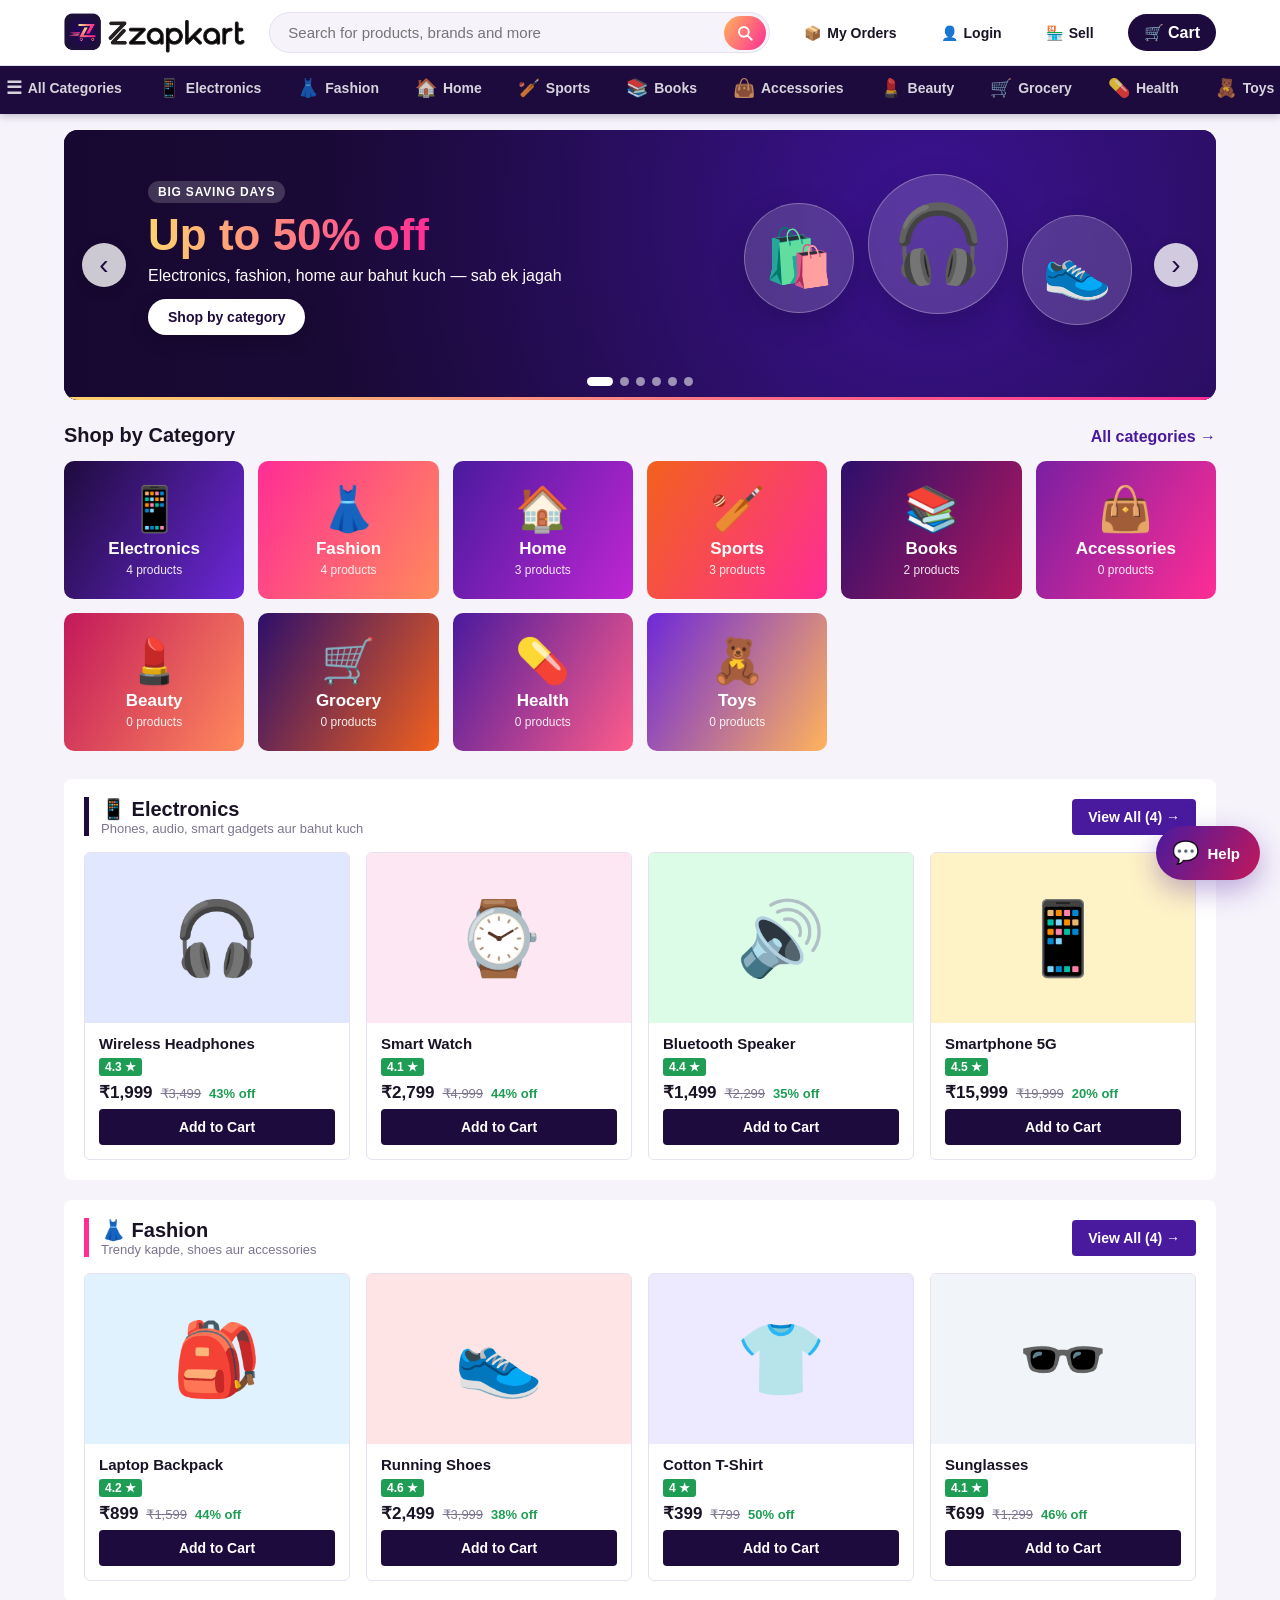
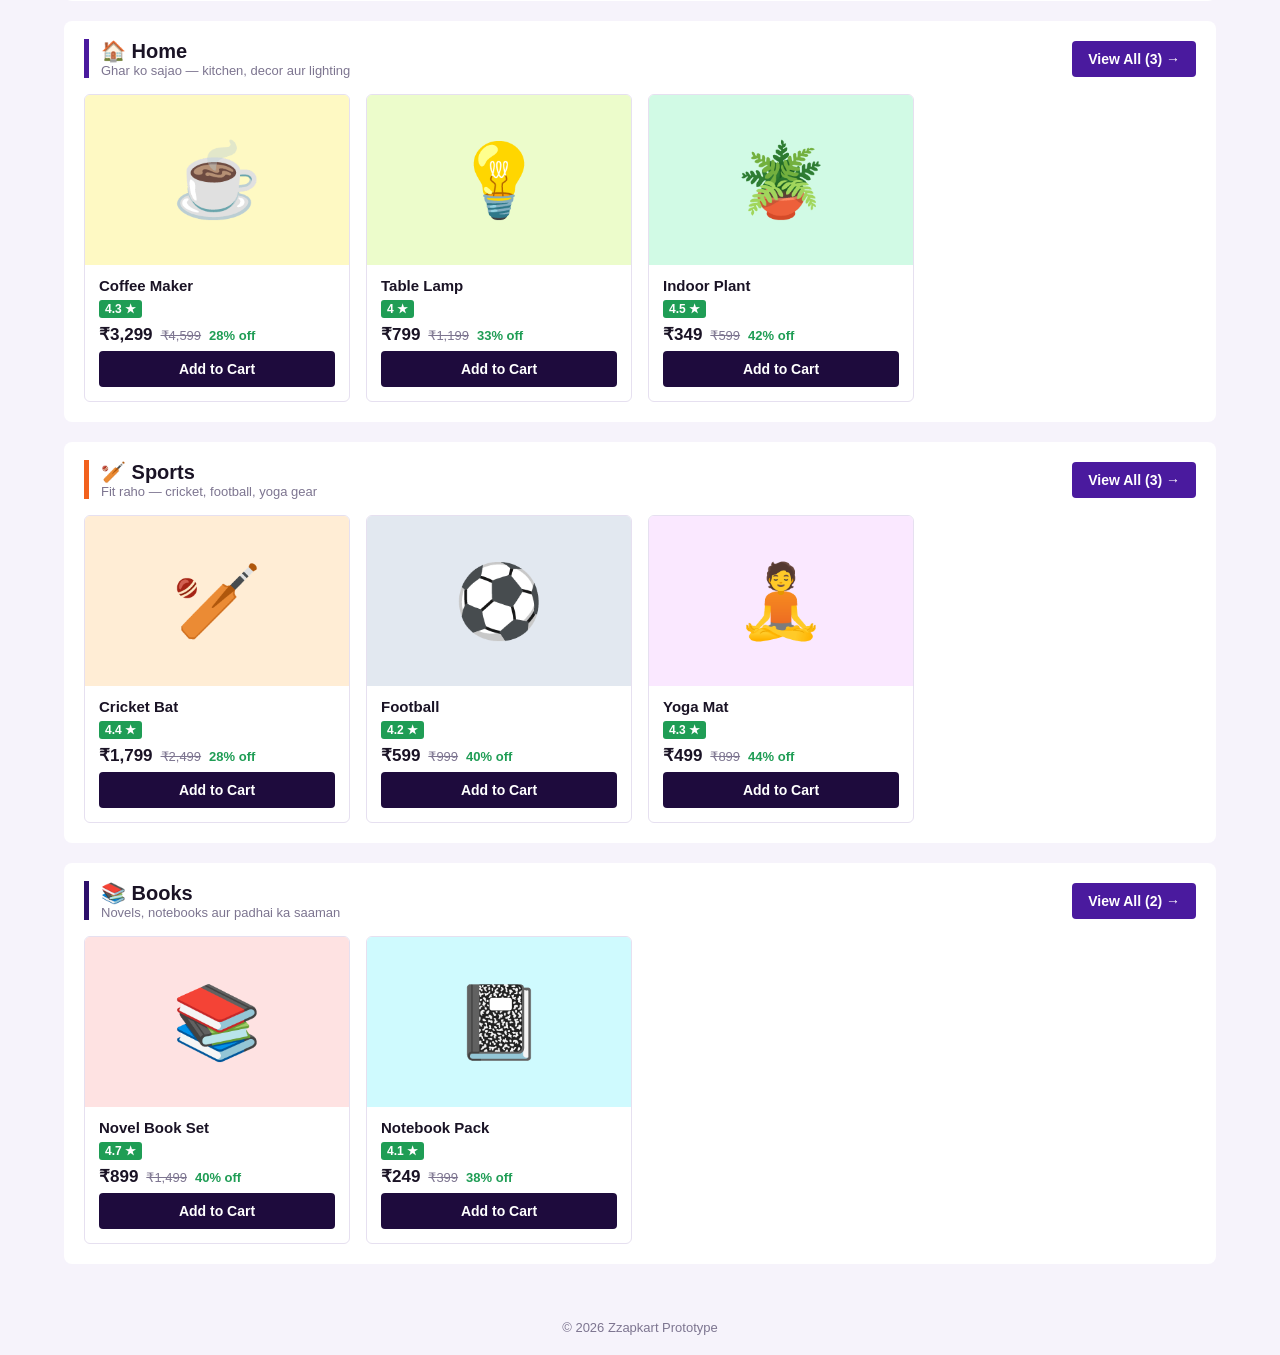
==== commit 6bcf128f: "Product video, fully customisable Brand Store (design + pages), chat assistant + admin support - Lis" ====
--- a/index.html
+++ b/index.html
@@ -62,5 +62,6 @@
   <script src="cart.js"></script>
   <script src="ui.js"></script>
   <script src="home.js"></script>
+  <script src="chatbot.js"></script>
 </body>
 </html>
--- a/style.css
+++ b/style.css
@@ -1175,7 +1175,7 @@
 .bs-slide-text h2:empty, .bs-slide-text p:empty { display: none; }
 .tone-light .bs-slide-text { color: #fff; text-shadow: 0 2px 12px rgba(0, 0, 0, .45); }
 .tone-dark .bs-slide-text { color: #14101c; text-shadow: 0 1px 8px rgba(255, 255, 255, .6); }
-.bs-cta { display: inline-block; margin-top: 6px; background: var(--st); color: #fff; padding: 8px 18px; border-radius: 20px; font-weight: 700; font-size: 14px; text-shadow: none; }
+.bs-cta { display: inline-block; margin-top: 6px; background: var(--st); color: var(--st-ink, #fff); padding: 8px 18px; border-radius: 20px; font-weight: 700; font-size: 14px; text-shadow: none; }
 .bs-arrow { position: absolute; top: 50%; transform: translateY(-50%); z-index: 2; width: 40px; height: 40px; border-radius: 50%; border: none; background: rgba(255, 255, 255, .9); color: #1a1325; cursor: pointer; font-size: 26px; line-height: 1; box-shadow: 0 2px 8px rgba(0, 0, 0, .2); }
 .bs-arrow.prev { left: 12px; }
 .bs-arrow.next { right: 12px; }
@@ -1538,7 +1538,7 @@
 /* =====================================================================
    Brand Store website (store.html) — Shopify jaisa theme, --st = theme colour
    ===================================================================== */
-.shop-body { background: #fff; --st: #4a1a9e; }
+.shop-body { background: #fff; --st: #4a1a9e; --st-ink: #fff; --st-text: #4a1a9e; font-family: var(--sh-font-body, "Segoe UI", Roboto, Arial, sans-serif); }
 .sh-wrap { width: min(1240px, 100% - 32px); margin: 0 auto; }
 .sh-skip { position: absolute; left: -9999px; }
 .sh-skip:focus { left: 16px; top: 8px; z-index: 100; background: #fff; padding: 8px 12px; border-radius: 6px; }
@@ -1547,37 +1547,37 @@
 .sh-powered { background: #14101c; color: rgba(255, 255, 255, .75); font-size: 12px; }
 .sh-powered .sh-wrap { display: flex; justify-content: space-between; gap: 12px; padding: 6px 0; flex-wrap: wrap; }
 .sh-powered a { color: #fff; font-weight: 700; }
-.sh-announce { background: var(--st); color: #fff; font-size: 13px; font-weight: 600; text-align: center; }
+.sh-announce { background: var(--st); color: var(--st-ink); font-size: 13px; font-weight: 600; text-align: center; }
 .sh-announce .sh-wrap { padding: 8px 0; }
 .sh-announce i { font-style: normal; opacity: .6; margin: 0 8px; }
 .sh-header { position: sticky; top: 0; z-index: 30; background: rgba(255, 255, 255, .97); backdrop-filter: blur(8px); border-bottom: 1px solid var(--border); }
 .sh-header-in { display: flex; align-items: center; gap: 20px; height: 72px; }
 .sh-brand { display: flex; align-items: center; gap: 10px; font-weight: 800; font-size: 20px; color: #14101c; min-width: 0; }
 .sh-brand-name { overflow: hidden; text-overflow: ellipsis; white-space: nowrap; letter-spacing: -.2px; }
-.sh-logo { width: 44px; height: 44px; border-radius: 10px; border: 1px solid var(--border); overflow: hidden; display: inline-flex; align-items: center; justify-content: center; background: #fff; color: var(--st); font-weight: 800; flex-shrink: 0; }
+.sh-logo { width: 44px; height: 44px; border-radius: 10px; border: 1px solid var(--border); overflow: hidden; display: inline-flex; align-items: center; justify-content: center; background: #fff; color: var(--st-text); font-weight: 800; flex-shrink: 0; }
 .sh-logo img { width: 100%; height: 100%; object-fit: contain; }
 .sh-logo.small { width: 40px; height: 40px; }
 .sh-logo.hero { width: 120px; height: 120px; border-radius: 24px; font-size: 40px; box-shadow: 0 10px 30px rgba(0, 0, 0, .12); }
 .sh-logo.story { width: 150px; height: 150px; border-radius: 50%; font-size: 48px; }
 .sh-nav { display: flex; align-items: center; gap: 4px; margin-left: auto; }
 .sh-nav > a, .sh-dd-btn { padding: 10px 14px; font: inherit; font-weight: 600; font-size: 15px; color: #2a2335; background: none; border: none; cursor: pointer; }
-.sh-nav > a:hover, .sh-dd-btn:hover { color: var(--st); }
-.sh-nav > a.active, .sh-dd-btn.active { color: var(--st); box-shadow: inset 0 -2px 0 var(--st); }
+.sh-nav > a:hover, .sh-dd-btn:hover { color: var(--st-text); }
+.sh-nav > a.active, .sh-dd-btn.active { color: var(--st-text); box-shadow: inset 0 -2px 0 var(--st); }
 .sh-dd { position: relative; }
 .sh-dd-menu { position: absolute; top: 100%; left: 0; min-width: 220px; background: #fff; border: 1px solid var(--border); border-radius: 10px; box-shadow: 0 12px 30px rgba(0, 0, 0, .12); padding: 6px; display: none; z-index: 40; }
 .sh-dd:hover .sh-dd-menu, .sh-dd:focus-within .sh-dd-menu, .sh-dd.open .sh-dd-menu { display: block; }
 .sh-dd-menu a { display: flex; justify-content: space-between; gap: 10px; padding: 9px 12px; border-radius: 6px; font-size: 14px; }
-.sh-dd-menu a:hover { background: color-mix(in srgb, var(--st) 8%, white); color: var(--st); }
+.sh-dd-menu a:hover { background: color-mix(in srgb, var(--st) 8%, white); color: var(--st-text); }
 .sh-dd-menu small { color: var(--muted); }
 .sh-actions { display: flex; align-items: center; gap: 4px; }
 .sh-icon { width: 42px; height: 42px; border: none; background: none; border-radius: 50%; display: inline-flex; align-items: center; justify-content: center; cursor: pointer; color: #2a2335; position: relative; flex-shrink: 0; }
-.sh-icon:hover { background: var(--bg); color: var(--st); }
+.sh-icon:hover { background: var(--bg); color: var(--st-text); }
 .sh-menu-btn { display: none; }
-.sh-cart-count { position: absolute; top: 2px; right: 0; min-width: 18px; height: 18px; padding: 0 5px; border-radius: 9px; background: var(--st); color: #fff; font-size: 11px; font-weight: 800; align-items: center; justify-content: center; }
+.sh-cart-count { position: absolute; top: 2px; right: 0; min-width: 18px; height: 18px; padding: 0 5px; border-radius: 9px; background: var(--st); color: var(--st-ink); font-size: 11px; font-weight: 800; align-items: center; justify-content: center; }
 .sh-searchbar { border-top: 1px solid var(--border); background: #fff; padding: 12px 0; }
 .sh-search-form { display: flex; gap: 8px; align-items: center; }
 .sh-search-form input { flex: 1; min-width: 0; padding: 12px 16px; border: 1.5px solid var(--border); border-radius: 10px; font: inherit; font-size: 15px; outline: none; }
-.sh-search-form input:focus { border-color: var(--st); }
+.sh-search-form input:focus { border-color: var(--st-text); }
 .sh-suggest { display: grid; gap: 4px; margin-top: 8px; }
 .sh-suggest:empty { display: none; }
 .sh-sug { display: flex; align-items: center; gap: 12px; padding: 8px; border-radius: 8px; font-size: 14px; }
@@ -1585,16 +1585,16 @@
 .sh-sug span:nth-child(2) { flex: 1; }
 .sh-sug-img { width: 40px; height: 40px; border-radius: 6px; overflow: hidden; display: flex; align-items: center; justify-content: center; font-size: 20px; }
 .sh-sug-img img { width: 100%; height: 100%; object-fit: cover; }
-.sh-sug-all { padding: 8px; font-weight: 700; color: var(--st); font-size: 14px; }
-
-.sh-btn { background: var(--st); color: #fff; border-radius: 8px; padding: 12px 22px; }
+.sh-sug-all { padding: 8px; font-weight: 700; color: var(--st-text); font-size: 14px; }
+
+.sh-btn { background: var(--st); color: var(--st-ink); border-radius: var(--sh-radius, 8px); padding: 12px 22px; }
 .sh-btn:hover { filter: brightness(1.12); }
-.sh-btn-dark { background: #14101c; color: #fff; border-radius: 8px; padding: 12px 22px; }
+.sh-btn-dark { background: #14101c; color: #fff; border-radius: var(--sh-radius, 8px); padding: 12px 22px; }
 .sh-btn-lg { padding: 14px 28px; font-size: 16px; }
 .sh-block { display: block; width: 100%; text-align: center; }
-.sh-link { color: var(--st); font-weight: 700; }
+.sh-link { color: var(--st-text); font-weight: 700; }
 .sh-link:hover { text-decoration: underline; }
-.sh-eyebrow { display: inline-block; font-size: 12px; font-weight: 800; letter-spacing: 1px; text-transform: uppercase; color: var(--st); }
+.sh-eyebrow { display: inline-block; font-size: 12px; font-weight: 800; letter-spacing: 1px; text-transform: uppercase; color: var(--st-text); }
 
 .sh-main:focus { outline: none; }
 .sh-hero { margin-top: 20px; }
@@ -1614,7 +1614,7 @@
 .sh-main > .sh-section:last-child { margin-bottom: 56px; }
 .sh-sec-head { display: flex; align-items: baseline; justify-content: space-between; gap: 12px; margin-bottom: 18px; }
 .sh-sec-head h2 { font-size: 26px; letter-spacing: -.3px; color: #14101c; }
-.sh-grid { display: grid; grid-template-columns: repeat(4, minmax(0, 1fr)); gap: 22px; }
+.sh-grid { display: grid; grid-template-columns: repeat(var(--sh-cols, 4), minmax(0, 1fr)); gap: 22px; }
 .sh-card { display: flex; flex-direction: column; gap: 10px; min-width: 0; }
 .sh-card-media { position: relative; border-radius: 12px; overflow: hidden; }
 .sh-card-img { display: flex; align-items: center; justify-content: center; aspect-ratio: 4 / 5; font-size: 72px; }
@@ -1627,7 +1627,7 @@
 .sh-badge.sold { background: #6b6475; }
 .sh-quick { position: absolute; left: 10px; right: 10px; bottom: 10px; padding: 11px; border: none; border-radius: 8px; background: #fff; color: #14101c; font: inherit; font-weight: 700; font-size: 14px; cursor: pointer; box-shadow: 0 6px 16px rgba(0, 0, 0, .15); opacity: 0; transform: translateY(8px); transition: opacity .2s, transform .2s, background .2s; }
 .sh-card:hover .sh-quick, .sh-quick:focus-visible { opacity: 1; transform: none; }
-.sh-quick:hover { background: var(--st); color: #fff; }
+.sh-quick:hover { background: var(--st); color: var(--st-ink); }
 @media (hover: none) { .sh-quick { opacity: 1; transform: none; padding: 8px; font-size: 13px; } }
 .sh-card-body { display: flex; flex-direction: column; gap: 4px; }
 .sh-vendor { font-size: 11px; font-weight: 800; letter-spacing: .6px; text-transform: uppercase; color: var(--muted); }
@@ -1651,12 +1651,12 @@
 .sh-coll-info { padding: 14px 16px; display: flex; flex-direction: column; gap: 2px; }
 .sh-coll-info strong { font-size: 17px; color: #14101c; }
 .sh-coll-info small { color: var(--muted); }
-.sh-coll-info em { font-style: normal; color: var(--st); font-weight: 700; font-size: 14px; margin-top: 4px; }
+.sh-coll-info em { font-style: normal; color: var(--st-text); font-weight: 700; font-size: 14px; margin-top: 4px; }
 
 .sh-story { display: flex; align-items: center; gap: 36px; margin-top: 56px; padding: 36px; border-radius: 18px; background: color-mix(in srgb, var(--st) 6%, white); }
 .sh-story h2 { font-size: 28px; margin: 6px 0 10px; color: #14101c; }
 .sh-story p { color: #4b4458; line-height: 1.7; margin-bottom: 10px; white-space: pre-line; }
-.sh-news { margin-top: 56px; background: var(--st); color: #fff; }
+.sh-news { margin-top: 56px; background: var(--st); color: var(--st-ink); }
 .sh-news-in { display: flex; align-items: center; justify-content: space-between; gap: 24px; padding: 40px 0; flex-wrap: wrap; }
 .sh-news h2 { font-size: 26px; }
 .sh-news p { opacity: .9; }
@@ -1676,7 +1676,7 @@
 
 .sh-page { padding-top: 20px; padding-bottom: 56px; }
 .sh-crumbs { font-size: 13px; color: var(--muted); margin-bottom: 14px; }
-.sh-crumbs a:hover { color: var(--st); text-decoration: underline; }
+.sh-crumbs a:hover { color: var(--st-text); text-decoration: underline; }
 .sh-crumbs span { margin: 0 2px; }
 .sh-page-head { margin-bottom: 18px; }
 .sh-page-head h1 { font-size: 34px; color: #14101c; letter-spacing: -.5px; }
@@ -1686,13 +1686,13 @@
 .sh-filters fieldset { border: none; border-top: 1px solid var(--border); padding-top: 14px; display: flex; flex-direction: column; gap: 2px; }
 .sh-filters legend { font-weight: 800; font-size: 14px; color: #14101c; padding: 0 0 6px; }
 .sh-filters .check { margin: 4px 0; font-weight: 500; font-size: 14px; }
-.sh-filters .check input { accent-color: var(--st); }
+.sh-filters .check input { accent-color: var(--st-text); }
 .sh-filters small { color: var(--muted); }
 .sh-toolbar { display: flex; justify-content: space-between; align-items: center; gap: 12px; margin-bottom: 18px; flex-wrap: wrap; }
 .sh-filter-toggle { display: none; }
 .sh-sort { font-size: 14px; color: var(--muted); display: flex; align-items: center; gap: 8px; margin-left: auto; }
 .sh-sort select { padding: 9px 12px; border: 1px solid var(--border); border-radius: 8px; font: inherit; color: var(--text); background: #fff; }
-.sh-results .sh-grid { grid-template-columns: repeat(3, minmax(0, 1fr)); }
+.sh-results .sh-grid { grid-template-columns: repeat(var(--sh-cols-side, 3), minmax(0, 1fr)); }
 .sh-empty { text-align: center; padding: 56px 16px; background: var(--bg); border-radius: 14px; }
 .sh-empty p { color: var(--muted); margin: 8px 0 16px; }
 .sh-coll-hero { background: linear-gradient(135deg, color-mix(in srgb, var(--st) 16%, white), #fff); padding: 28px 0 32px; }
@@ -1705,7 +1705,7 @@
 .sh-thumbs { display: flex; flex-direction: column; gap: 10px; }
 .sh-thumbs:empty { display: none; }
 .sh-thumbs button { border: 1.5px solid var(--border); border-radius: 8px; overflow: hidden; padding: 0; background: #fff; cursor: pointer; aspect-ratio: 4 / 5; }
-.sh-thumbs button.active { border-color: var(--st); }
+.sh-thumbs button.active { border-color: var(--st-text); }
 .sh-thumbs img { width: 100%; height: 100%; object-fit: cover; display: block; }
 .sh-main-img { aspect-ratio: 4 / 5; border-radius: 16px; overflow: hidden; display: flex; align-items: center; justify-content: center; font-size: 140px; }
 .sh-main-img img { width: 100%; height: 100%; object-fit: contain; background: #fff; }
@@ -1852,3 +1852,256 @@
   .sh-coll-info { padding: 10px 12px; }
   .sh-coll-info strong { font-size: 15px; }
 }
+
+/* =====================================================================
+   Brand Store: seller ka design (fonts, buttons, header style, pages)
+   ===================================================================== */
+.shop-body h1, .shop-body h2, .shop-body h3, .shop-body h4, .sh-brand-name, .sh-coll-info strong {
+  font-family: var(--sh-font-head, var(--sh-font-body, "Segoe UI", Roboto, Arial, sans-serif));
+}
+.sh-quick, .sh-news-form input, .sh-search-form input { border-radius: var(--sh-radius, 8px); }
+.sh-badge.new { color: var(--st-ink); }
+.sh-badge.vid { background: rgba(20, 16, 28, .82); }
+.sh-dd-menu a { color: #2a2335; }
+/* Header: dark */
+.sh-head-dark .sh-header { background: #14101c; border-bottom-color: #14101c; }
+.sh-head-dark .sh-brand, .sh-head-dark .sh-nav > a, .sh-head-dark .sh-dd-btn, .sh-head-dark .sh-header-in .sh-icon { color: #fff; }
+.sh-head-dark .sh-nav > a:hover, .sh-head-dark .sh-dd-btn:hover, .sh-head-dark .sh-nav > a.active, .sh-head-dark .sh-dd-btn.active { color: #fff; }
+.sh-head-dark .sh-nav > a.active, .sh-head-dark .sh-dd-btn.active { box-shadow: inset 0 -2px 0 #fff; }
+.sh-head-dark .sh-header-in .sh-icon:hover { background: rgba(255, 255, 255, .12); color: #fff; }
+/* Header: theme colour */
+.sh-head-brand .sh-header { background: var(--st); border-bottom-color: transparent; }
+.sh-head-brand .sh-brand, .sh-head-brand .sh-nav > a, .sh-head-brand .sh-dd-btn, .sh-head-brand .sh-header-in .sh-icon { color: var(--st-ink); }
+.sh-head-brand .sh-nav > a:hover, .sh-head-brand .sh-dd-btn:hover, .sh-head-brand .sh-nav > a.active, .sh-head-brand .sh-dd-btn.active { color: var(--st-ink); }
+.sh-head-brand .sh-nav > a.active, .sh-head-brand .sh-dd-btn.active { box-shadow: inset 0 -2px 0 var(--st-ink); }
+.sh-head-brand .sh-header-in .sh-icon:hover { background: color-mix(in srgb, var(--st-ink) 14%, transparent); color: var(--st-ink); }
+.sh-head-brand .sh-cart-count { background: var(--st-ink); color: var(--st); }
+.sh-head-brand .sh-announce { border-bottom: 1px solid color-mix(in srgb, var(--st-ink) 25%, transparent); }
+
+/* Store pages (Privacy Policy, Terms…) + builder preview */
+.sh-doc { max-width: 860px; }
+.sh-doc > h1 { font-size: 34px; color: #14101c; letter-spacing: -.5px; margin-bottom: 18px; }
+.sh-rich { color: #3d3550; font-size: 16px; line-height: 1.75; }
+.sh-rich h2 { font-size: 22px; color: #14101c; margin: 26px 0 8px; }
+.sh-rich h3 { font-size: 18px; color: #14101c; margin: 20px 0 6px; }
+.sh-rich p { margin: 10px 0; }
+.sh-rich ul, .sh-rich ol { margin: 10px 0; padding-left: 22px; display: grid; gap: 6px; }
+.sh-rich strong { color: #14101c; }
+.sh-rich > :first-child { margin-top: 0; }
+.sh-doc-more { margin-top: 40px; padding-top: 20px; border-top: 1px solid var(--border); display: flex; flex-wrap: wrap; gap: 10px 22px; }
+.sh-doc-more h2 { width: 100%; font-size: 16px; color: var(--muted); }
+.sh-doc-links { display: flex; flex-wrap: wrap; gap: 10px 22px; }
+
+/* =====================================================================
+   Builder: 🎨 Design + 📄 Pages tabs
+   ===================================================================== */
+.sb-next-tip { margin: 4px 2px 16px; }
+.sb-theme-custom { position: relative; overflow: hidden; }
+.sb-theme-custom i { box-shadow: inset 0 0 0 2px rgba(255, 255, 255, .6); }
+.sb-theme-custom input[type=color] { position: absolute; inset: 0; width: 100%; height: 100%; opacity: 0; cursor: pointer; border: none; padding: 0; }
+.sb-theme-custom:focus-within { outline: 2px solid var(--primary); outline-offset: 2px; }
+.sbd-hex-row { display: flex; align-items: center; gap: 12px; margin-top: 12px; flex-wrap: wrap; }
+.sbd-hex-row label { display: flex; align-items: center; gap: 8px; font-size: 13px; font-weight: 600; }
+.sbd-hex-row input { width: 110px; padding: 8px 10px; border: 1.5px solid var(--border); border-radius: 8px; font: inherit; font-family: ui-monospace, Consolas, monospace; }
+.sbd-sample { display: flex; align-items: center; gap: 14px; flex-wrap: wrap; margin-top: 14px; padding: 16px; border-radius: 10px; background: #fff; border: 1px dashed var(--border); }
+.sbd-btn { display: inline-block; padding: 10px 18px; background: var(--st); color: var(--st-ink, #fff); border-radius: var(--sh-radius, 8px); font-weight: 700; font-size: 14px; font-family: var(--sh-font-head, inherit); }
+.sbd-btn.alt { background: #14101c; color: #fff; }
+.sbd-link { color: var(--st-text, var(--st)); font-weight: 700; font-size: 14px; }
+.sbd-badge { font-size: 11px; font-weight: 800; padding: 4px 8px; border-radius: 6px; background: var(--st); color: var(--st-ink, #fff); }
+#sb-color-note { display: block; margin-top: 8px; }
+#sb-color-note:empty { display: none; }
+.sbd-grid { display: grid; grid-template-columns: repeat(auto-fill, minmax(170px, 1fr)); gap: 10px; }
+.sbd-grid.three { grid-template-columns: repeat(3, minmax(0, 1fr)); }
+.sbd-opt { position: relative; display: flex; flex-direction: column; align-items: center; justify-content: center; gap: 8px; padding: 16px 10px 12px; border: 1.5px solid var(--border); border-radius: 12px; background: #fff; cursor: pointer; text-align: center; min-width: 0; }
+.sbd-opt input { position: absolute; opacity: 0; pointer-events: none; }
+.sbd-opt small { color: var(--muted); font-size: 12px; font-weight: 600; }
+.sbd-opt:hover { border-color: #cdbfe6; }
+.sbd-opt:has(input:checked) { border-color: var(--primary); box-shadow: inset 0 0 0 1.5px var(--primary); background: #fbf9fe; }
+.sbd-opt:has(input:checked) small { color: var(--primary); }
+.sbd-opt:has(input:focus-visible) { outline: 2px solid var(--primary); outline-offset: 2px; }
+.sbd-font-sample { font-size: 22px; font-weight: 700; color: #14101c; max-width: 100%; overflow: hidden; text-overflow: ellipsis; white-space: nowrap; }
+.sbd-head-mini { display: flex; align-items: center; gap: 4px; width: 100%; max-width: 120px; height: 26px; padding: 0 8px; border-radius: 6px; border: 1px solid var(--border); background: #fff; }
+.sbd-head-mini i { width: 12px; height: 12px; border-radius: 3px; background: var(--st); margin-right: auto; }
+.sbd-head-mini b { width: 14px; height: 4px; border-radius: 2px; background: #c9c2d6; }
+.sbd-head-mini.head-dark { background: #14101c; border-color: #14101c; }
+.sbd-head-mini.head-dark b { background: rgba(255, 255, 255, .7); }
+.sbd-head-mini.head-dark i { background: #fff; }
+.sbd-head-mini.head-brand { background: var(--st); border-color: var(--st); }
+.sbd-head-mini.head-brand b, .sbd-head-mini.head-brand i { background: var(--st-ink, #fff); opacity: .85; }
+.sbd-head-prev { display: flex; align-items: center; gap: 10px; margin-top: 12px; padding: 12px 16px; border-radius: 10px; border: 1px solid var(--border); background: #fff; color: #14101c; font-family: var(--sh-font-head, inherit); }
+.sbd-head-prev.head-dark { background: #14101c; color: #fff; border-color: #14101c; }
+.sbd-head-prev.head-brand { background: var(--st); color: var(--st-ink, #fff); border-color: var(--st); }
+.sbd-hp-logo { width: 34px; height: 34px; border-radius: 8px; background: #fff; border: 1px solid var(--border); display: flex; align-items: center; justify-content: center; overflow: hidden; color: var(--st-text, var(--st)); font-weight: 800; font-size: 12px; flex-shrink: 0; }
+.sbd-hp-logo img { width: 100%; height: 100%; object-fit: contain; }
+.sbd-head-prev strong { overflow: hidden; text-overflow: ellipsis; white-space: nowrap; min-width: 0; }
+.sbd-hp-nav { margin-left: auto; display: flex; gap: 14px; font-size: 13px; font-weight: 600; opacity: .9; }
+.sbd-cols { display: grid; grid-auto-flow: column; gap: 3px; width: 100%; max-width: 110px; height: 30px; }
+.sbd-cols i { background: color-mix(in srgb, var(--st) 22%, white); border-radius: 3px; }
+.sbd-ann-prev { margin-top: 10px; padding: 8px 12px; border-radius: 8px; background: var(--st); color: var(--st-ink, #fff); font-size: 13px; font-weight: 600; text-align: center; }
+.sbd-ann-prev.off { opacity: .35; text-decoration: line-through; }
+.sbd-secs { list-style: none; display: grid; gap: 6px; }
+.sbd-secs li { display: flex; align-items: center; gap: 6px; padding: 8px 10px; border: 1px solid var(--border); border-radius: 8px; background: #fff; }
+.sbd-secs li .check { margin: 0; flex: 1; min-width: 0; }
+.sbd-secs li.off { background: var(--bg); }
+.sbd-secs li.off .check { color: var(--muted); }
+.sb-mini-ann { height: 6px; background: var(--st); }
+.sb-mini.head-dark .sb-mini-id { background: #14101c; color: #fff; }
+.sb-mini.head-dark .sb-mini-id small { color: rgba(255, 255, 255, .7); }
+.sb-mini.head-brand .sb-mini-id { background: var(--st); color: var(--st-ink, #fff); }
+.sb-mini.head-brand .sb-mini-id small { color: var(--st-ink, #fff); opacity: .75; }
+
+.sb-tpl-row { display: flex; flex-wrap: wrap; align-items: center; gap: 8px; margin: 12px 0 6px; }
+.sb-tpl-row .chip:disabled { opacity: .45; cursor: not-allowed; }
+.sb-fmt-help { margin-top: 10px; font-size: 14px; }
+.sb-fmt-help summary { cursor: pointer; font-weight: 700; color: var(--primary); }
+.sb-fmt-help table { margin-top: 8px; max-width: 420px; }
+.sb-fmt-help code { background: var(--bg); padding: 2px 6px; border-radius: 4px; font-size: 12px; }
+.sb-pg-head { display: flex; align-items: center; gap: 6px; }
+.sb-pg-head input { flex: 1; min-width: 0; padding: 10px 12px; border: 1.5px solid var(--border); border-radius: 8px; font: inherit; font-weight: 700; font-size: 16px; }
+.sb-pg-no { width: 28px; height: 28px; border-radius: 50%; background: var(--bg); display: flex; align-items: center; justify-content: center; font-weight: 800; font-size: 13px; color: var(--primary); flex-shrink: 0; }
+.sb-pg-link { display: block; margin: 6px 0 0 34px; word-break: break-all; }
+.sb-pg-edit { display: grid; grid-template-columns: minmax(0, 1fr) minmax(0, 1fr); gap: 14px; margin: 12px 0 8px; }
+.sb-pg-edit label { display: flex; flex-direction: column; gap: 6px; font-size: 13px; font-weight: 600; }
+.sb-pg-edit textarea { width: 100%; padding: 10px 12px; border: 1.5px solid var(--border); border-radius: 8px; font: inherit; font-size: 14px; line-height: 1.55; resize: vertical; min-height: 260px; }
+.sb-pg-prev { position: relative; border: 1px solid var(--border); border-radius: 10px; padding: 26px 16px 14px; background: #fff; max-height: 420px; overflow: auto; }
+.sb-pg-prev .sh-rich { font-size: 14px; }
+.sb-pg-prev .sh-rich h2 { font-size: 17px; }
+.sb-pg-prev .sh-rich h3 { font-size: 15px; }
+.sb-pg-prev-tag { position: absolute; top: 6px; right: 8px; font-size: 11px; font-weight: 800; color: var(--muted); text-transform: uppercase; letter-spacing: .5px; }
+
+/* =====================================================================
+   Product video (listing form, product page, cards, QC)
+   ===================================================================== */
+.vid-box { margin-top: 22px; padding-top: 18px; border-top: 1px dashed var(--border); }
+.vid-drop { padding: 18px; }
+.dropzone.drag { border-color: var(--brand-pink); background: #fff0f7; }
+.vid-or { display: flex; align-items: center; gap: 10px; margin: 12px 0; color: var(--muted); font-size: 12px; font-weight: 700; text-transform: uppercase; letter-spacing: .5px; }
+.vid-or::before, .vid-or::after { content: ""; flex: 1; border-top: 1px solid var(--border); }
+.vid-yt-row { display: flex; gap: 8px; }
+.vid-yt-row input { flex: 1; min-width: 0; padding: 10px 12px; border: 1.5px solid var(--border); border-radius: 8px; font: inherit; font-size: 14px; }
+.vid-card { display: grid; grid-template-columns: minmax(0, 320px) minmax(0, 1fr); gap: 16px; align-items: start; }
+.vid-card video, .vid-yt { width: 100%; aspect-ratio: 16 / 9; border-radius: 10px; background: #000; display: block; }
+.vid-yt iframe { width: 100%; height: 100%; border: 0; border-radius: 10px; }
+.vid-meta { display: flex; flex-direction: column; gap: 6px; min-width: 0; }
+.vid-meta strong { overflow: hidden; text-overflow: ellipsis; white-space: nowrap; }
+.vid-replace { position: relative; overflow: hidden; cursor: pointer; }
+.vid-replace input { position: absolute; inset: 0; opacity: 0; cursor: pointer; }
+.vid-busy { padding: 18px; border-radius: 10px; background: #fbf9fe; color: var(--primary); font-weight: 700; text-align: center; }
+.pdp-img.is-video, .sh-main-img.is-video { background: #000 !important; }
+.pdp-img video, .pdp-img iframe, .sh-main-img video, .sh-main-img iframe { width: 100%; height: 100%; border: 0; display: block; background: #000; object-fit: contain; }
+.pdp-thumbs button.g-vid, .sh-thumbs button.g-vid { position: relative; background: #14101c; }
+.g-play { position: absolute; inset: 0; display: flex; align-items: center; justify-content: center; color: #fff; font-size: 16px; background: rgba(0, 0, 0, .35); }
+.card-img { position: relative; }
+.vid-badge { position: absolute; left: 8px; bottom: 8px; padding: 3px 7px; border-radius: 5px; background: rgba(20, 16, 28, .8); color: #fff; font-size: 11px; font-weight: 700; line-height: 1.3; pointer-events: none; }
+.qc-video { margin: 6px 0 10px; display: flex; flex-direction: column; gap: 4px; }
+.qc-video video { width: 280px; max-width: 100%; aspect-ratio: 16 / 9; background: #000; border-radius: 8px; }
+
+/* =====================================================================
+   Super Admin: Support
+   ===================================================================== */
+tr.ad-unread td:first-child { box-shadow: inset 3px 0 0 var(--brand-pink); }
+.ad-tk-sub { max-width: 320px; }
+.ad-thread { display: flex; flex-direction: column; gap: 10px; max-height: 340px; overflow-y: auto; padding: 12px; margin: 10px 0 14px; background: var(--bg); border-radius: 10px; }
+.ad-tmsg { max-width: 85%; padding: 10px 12px; border-radius: 12px; background: #fff; border: 1px solid var(--border); }
+.ad-tmsg.admin { align-self: flex-end; background: #efe8fb; border-color: #dccff3; }
+.ad-tmsg-who { display: block; font-size: 11px; font-weight: 700; color: var(--muted); margin-bottom: 4px; }
+.ad-tmsg p { font-size: 14px; line-height: 1.5; white-space: normal; overflow-wrap: anywhere; }
+
+/* =====================================================================
+   Zzapkart Assistant (chat bot)
+   ===================================================================== */
+#zc-root { position: fixed; right: 20px; bottom: 20px; z-index: 90; font-size: 14px; }
+.zc-fab { position: relative; display: flex; align-items: center; gap: 8px; height: 54px; padding: 0 20px 0 16px; border: none; border-radius: 28px; background: linear-gradient(120deg, #4a1a9e, #c2185b); color: #fff; font: inherit; font-weight: 800; font-size: 15px; cursor: pointer; box-shadow: 0 10px 28px rgba(74, 26, 158, .35); transition: transform .2s, box-shadow .2s; }
+.zc-fab:hover { transform: translateY(-2px); box-shadow: 0 14px 32px rgba(74, 26, 158, .42); }
+.zc-fab:focus-visible { outline: 3px solid #ffb35c; outline-offset: 3px; }
+.zc-fab-ico { font-size: 22px; line-height: 1; }
+#zc-root.open .zc-fab { display: none; }
+.zc-badge { position: absolute; top: -4px; right: -4px; min-width: 22px; height: 22px; padding: 0 6px; border-radius: 11px; background: #ff2d95; color: #fff; font-size: 12px; font-weight: 800; display: flex; align-items: center; justify-content: center; border: 2px solid #fff; }
+.zc-badge.hidden { display: none; }
+.zc-panel { width: 380px; height: min(600px, calc(100vh - 40px)); background: #fff; border-radius: 18px; box-shadow: 0 18px 50px rgba(20, 8, 40, .3); display: flex; flex-direction: column; overflow: hidden; border: 1px solid var(--border); }
+.zc-panel[hidden] { display: none; }
+.zc-head { display: flex; align-items: center; gap: 10px; padding: 12px 12px 12px 16px; background: linear-gradient(120deg, #1e0b3d, #4a1a9e); color: #fff; }
+.zc-ava { width: 38px; height: 38px; border-radius: 50%; background: rgba(255, 255, 255, .15); display: flex; align-items: center; justify-content: center; font-size: 20px; flex-shrink: 0; }
+.zc-title { flex: 1; min-width: 0; display: flex; flex-direction: column; }
+.zc-title strong { font-size: 15px; }
+.zc-title small { font-size: 12px; opacity: .8; display: flex; align-items: center; gap: 5px; }
+.zc-dot { width: 8px; height: 8px; border-radius: 50%; background: #3ddc84; display: inline-block; }
+.zc-icon { width: 34px; height: 34px; border: none; border-radius: 50%; background: transparent; color: #fff; font-size: 17px; cursor: pointer; flex-shrink: 0; }
+.zc-icon:hover { background: rgba(255, 255, 255, .15); }
+.zc-icon:focus-visible { outline: 2px solid #ffb35c; }
+.zc-log { flex: 1; overflow-y: auto; padding: 14px 12px; display: flex; flex-direction: column; gap: 10px; background: #f8f6fc; overscroll-behavior: contain; }
+.zc-msg { display: flex; gap: 8px; align-items: flex-end; max-width: 100%; }
+.zc-msg.user { justify-content: flex-end; }
+.zc-ava-s { width: 26px; height: 26px; border-radius: 50%; background: #ece5f8; display: flex; align-items: center; justify-content: center; font-size: 14px; flex-shrink: 0; }
+.zc-bubble { padding: 10px 12px; border-radius: 14px; line-height: 1.5; max-width: 86%; overflow-wrap: anywhere; }
+.zc-msg.bot .zc-bubble { background: #fff; border: 1px solid var(--border); border-bottom-left-radius: 4px; color: var(--text); }
+.zc-msg.user .zc-bubble { background: #4a1a9e; color: #fff; border-bottom-right-radius: 4px; }
+.zc-msg.support .zc-bubble { background: #fff6e5; border-color: #ffd89b; }
+.zc-bubble a { color: #4a1a9e; font-weight: 700; text-decoration: underline; }
+.zc-muted { color: var(--muted); font-size: 13px; }
+.zc-bubble .zc-more { display: inline-block; margin-top: 8px; text-decoration: none; }
+.zc-list { margin: 6px 0; padding-left: 18px; }
+.zc-typing .zc-bubble { display: flex; gap: 4px; padding: 13px 14px; }
+.zc-typing i { width: 7px; height: 7px; border-radius: 50%; background: #b3a8c6; animation: zc-bounce 1s infinite; }
+.zc-typing i:nth-child(2) { animation-delay: .15s; }
+.zc-typing i:nth-child(3) { animation-delay: .3s; }
+@keyframes zc-bounce { 0%, 60%, 100% { transform: none; opacity: .6; } 30% { transform: translateY(-4px); opacity: 1; } }
+.zc-prods { display: grid; gap: 8px; margin-top: 8px; }
+.zc-prod { display: flex; gap: 10px; padding: 8px; border: 1px solid var(--border); border-radius: 10px; background: #fff; }
+.zc-prod-img { width: 56px; height: 56px; border-radius: 8px; overflow: hidden; flex-shrink: 0; display: flex; align-items: center; justify-content: center; font-size: 28px; text-decoration: none !important; }
+.zc-prod-img img { width: 100%; height: 100%; object-fit: cover; }
+.zc-prod-info { display: flex; flex-direction: column; gap: 3px; min-width: 0; flex: 1; align-items: flex-start; }
+.zc-bubble .zc-prod-name { color: var(--text); font-weight: 700; text-decoration: none; font-size: 13px; line-height: 1.3; display: -webkit-box; -webkit-line-clamp: 2; -webkit-box-orient: vertical; overflow: hidden; }
+.zc-bubble .zc-prod-name:hover { text-decoration: underline; }
+.zc-prod-price { font-size: 13px; }
+.zc-prod-price s { color: var(--muted); font-size: 12px; }
+.zc-prod-price em { color: var(--green); font-style: normal; font-weight: 700; font-size: 12px; }
+.zc-mini-btn { padding: 5px 10px; border-radius: 6px; border: 1.5px solid #4a1a9e; background: #fff; color: #4a1a9e !important; font: inherit; font-size: 12px; font-weight: 700; cursor: pointer; text-decoration: none !important; }
+.zc-mini-btn:hover { background: #4a1a9e; color: #fff !important; }
+.zc-out { font-size: 12px; color: #d32f2f; font-weight: 700; }
+.zc-order { margin-top: 8px; border: 1px solid var(--border); border-radius: 10px; padding: 8px 10px; background: #fff; }
+.zc-order-head { display: flex; justify-content: space-between; gap: 8px; font-size: 13px; flex-wrap: wrap; }
+.zc-order-head span { color: var(--muted); }
+.zc-order ul { list-style: none; margin-top: 6px; display: grid; gap: 6px; }
+.zc-order li { font-size: 13px; display: flex; flex-direction: column; gap: 2px; align-items: flex-start; }
+.zc-order small { color: var(--muted); font-size: 12px; }
+.zc-st { display: inline-block; padding: 1px 8px; border-radius: 10px; font-size: 11px; font-weight: 800; background: #ece5f8; color: #4a1a9e; }
+.zc-st.st-shipped { background: #e3f2fd; color: #1565c0; }
+.zc-st.st-delivered { background: #e6f6ec; color: #1f7a45; }
+.zc-st.st-placed { background: #fff4e0; color: #8a4b00; }
+.zc-ticket { margin-top: 8px; padding: 8px 10px; border: 1px solid var(--border); border-radius: 10px; background: #fff; display: flex; flex-direction: column; gap: 3px; }
+.zc-ticket small { font-size: 12px; }
+.zc-chips { display: flex; gap: 6px; padding: 8px 10px; overflow-x: auto; background: #fff; border-top: 1px solid var(--border); scrollbar-width: thin; }
+.zc-chips.hidden { display: none; }
+.zc-chip { flex-shrink: 0; padding: 7px 12px; border-radius: 16px; border: 1.5px solid #d9cdee; background: #fff; color: #4a1a9e; font: inherit; font-size: 13px; font-weight: 700; cursor: pointer; white-space: nowrap; text-decoration: none; }
+.zc-chip:hover { background: #f3eefc; border-color: #4a1a9e; }
+.zc-form { display: flex; gap: 8px; padding: 10px; border-top: 1px solid var(--border); background: #fff; }
+.zc-form input { flex: 1; min-width: 0; padding: 11px 14px; border: 1.5px solid var(--border); border-radius: 22px; font: inherit; font-size: 15px; outline: none; }
+.zc-form input:focus { border-color: #4a1a9e; }
+.zc-send { width: 44px; height: 44px; border: none; border-radius: 50%; background: #4a1a9e; color: #fff; cursor: pointer; display: flex; align-items: center; justify-content: center; flex-shrink: 0; }
+.zc-send:hover { background: #2d0f6b; }
+.zc-send:focus-visible { outline: 3px solid #ffb35c; outline-offset: 2px; }
+
+@media (max-width: 860px) {
+  .sb-pg-edit { grid-template-columns: minmax(0, 1fr); }
+  .sb-pg-prev { max-height: 300px; }
+  .vid-card { grid-template-columns: minmax(0, 1fr); }
+}
+@media (max-width: 600px) {
+  .sbd-grid { grid-template-columns: repeat(2, minmax(0, 1fr)); }
+  .sbd-grid.three { grid-template-columns: repeat(3, minmax(0, 1fr)); gap: 6px; }
+  .sbd-opt { padding: 12px 6px 10px; }
+  .sbd-font-sample { font-size: 18px; }
+  .sbd-hp-nav { display: none; }
+  .sh-doc > h1 { font-size: 26px; }
+  .vid-yt-row { flex-direction: column; }
+  #zc-root { right: 12px; bottom: 12px; }
+  .zc-fab { height: 50px; padding: 0 16px 0 13px; font-size: 14px; }
+  #zc-root.open { inset: 0; }
+  .zc-panel { width: 100%; height: 100%; border-radius: 0; border: none; }
+  body.zc-open { overflow: hidden; }
+}
+@media (prefers-reduced-motion: reduce) {
+  .zc-typing i { animation: none; }
+  .zc-fab { transition: none; }
+}
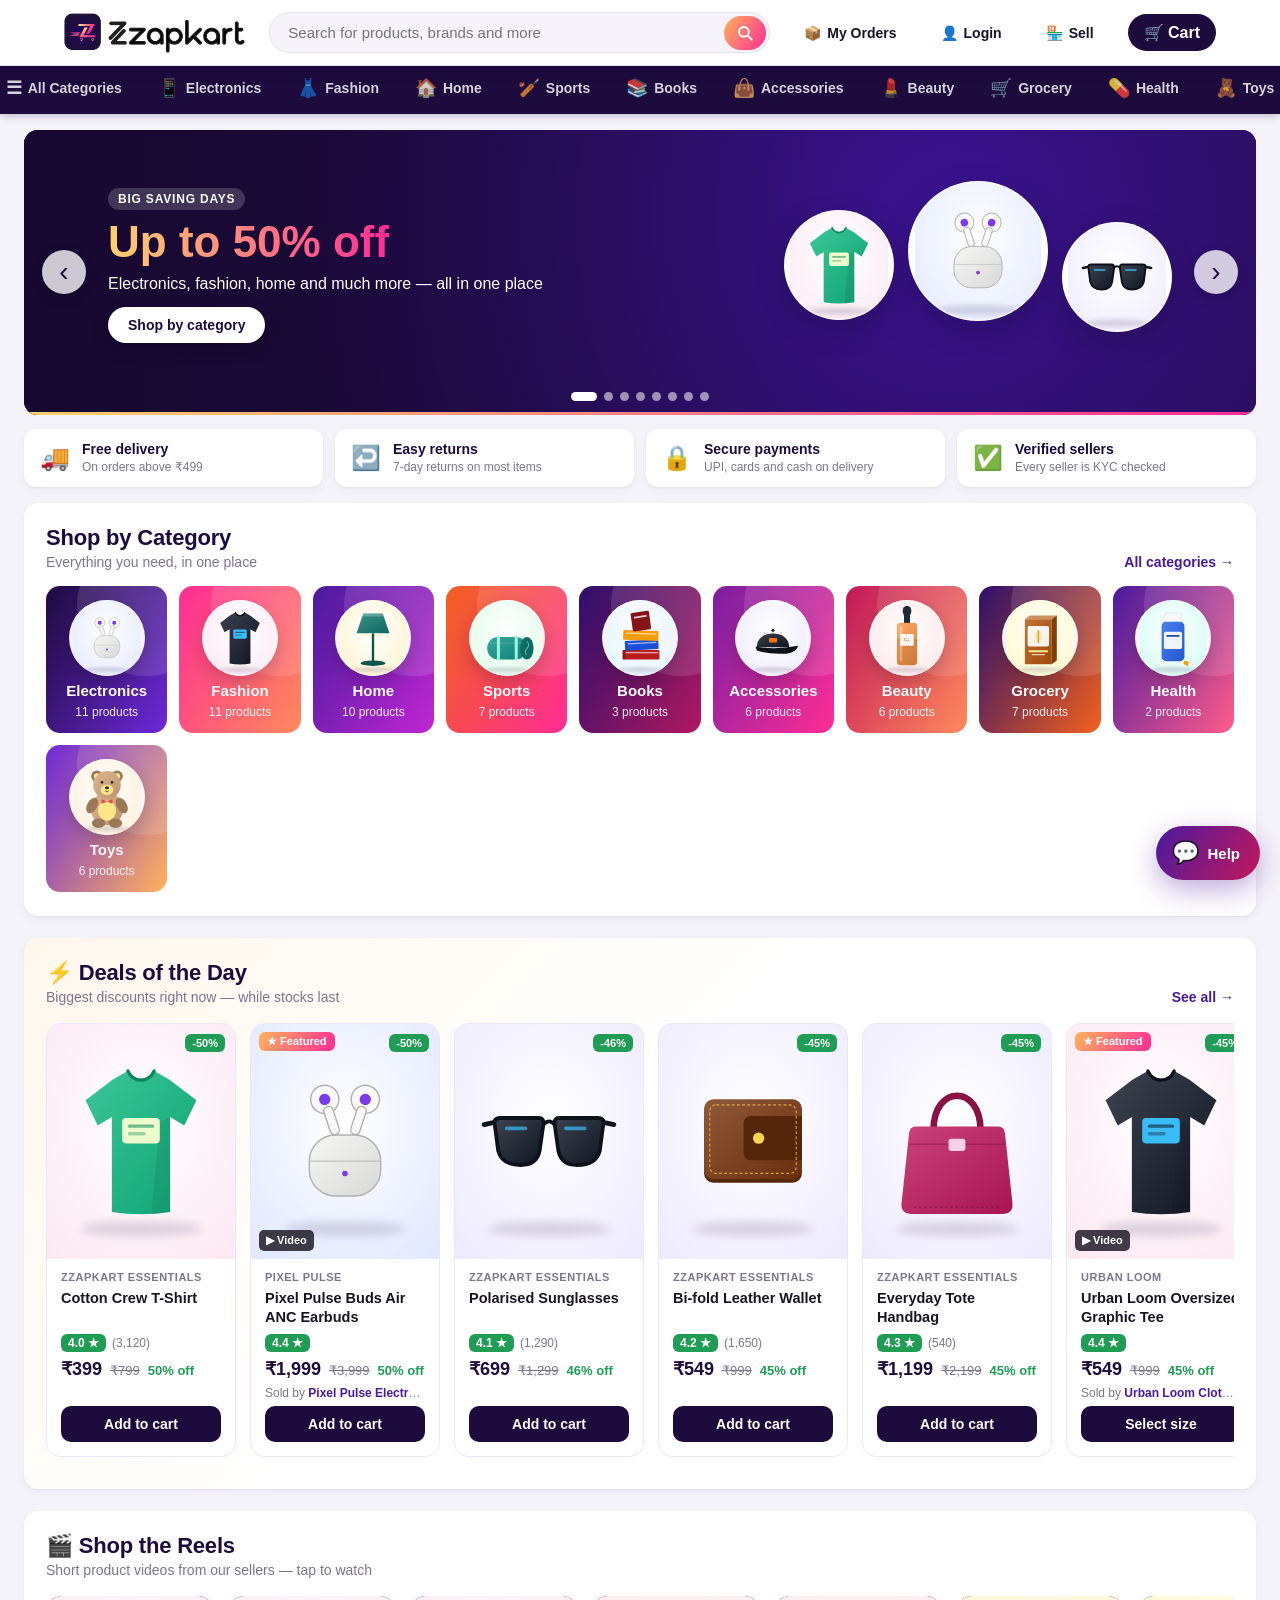
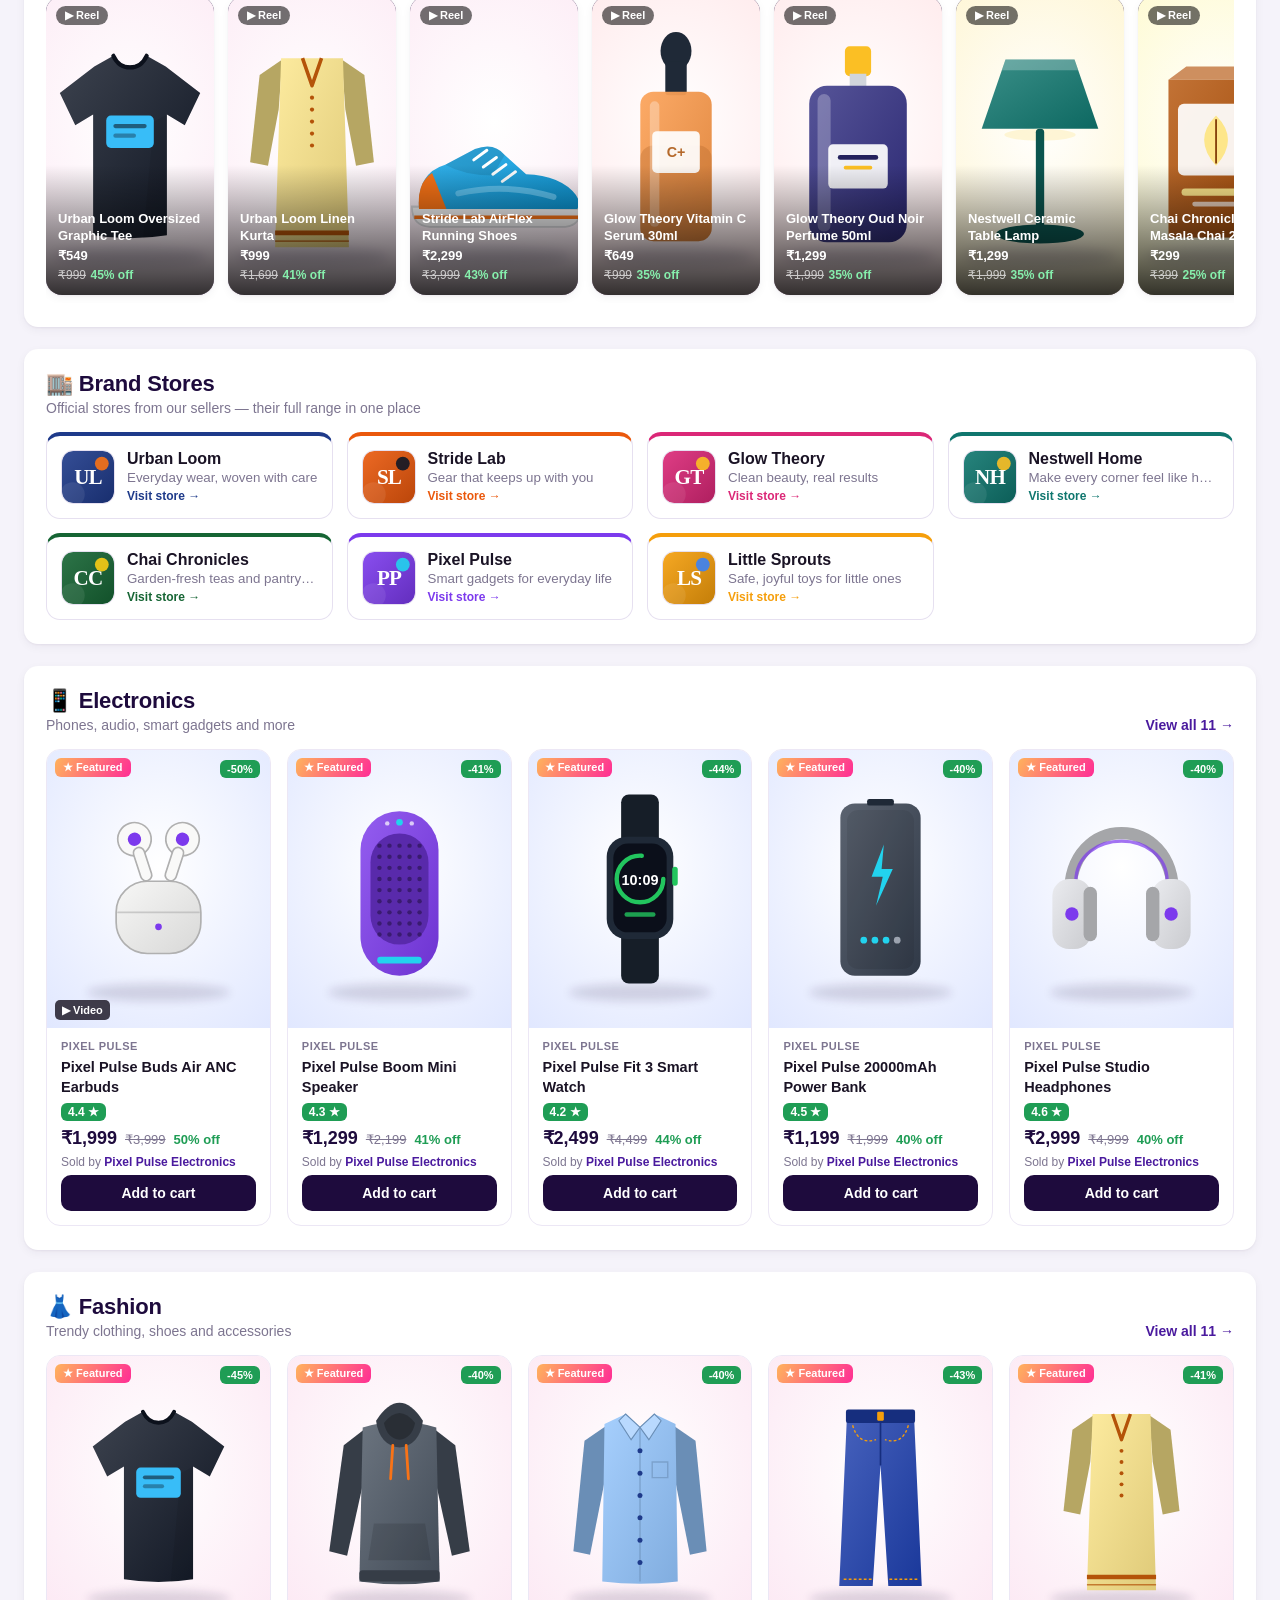
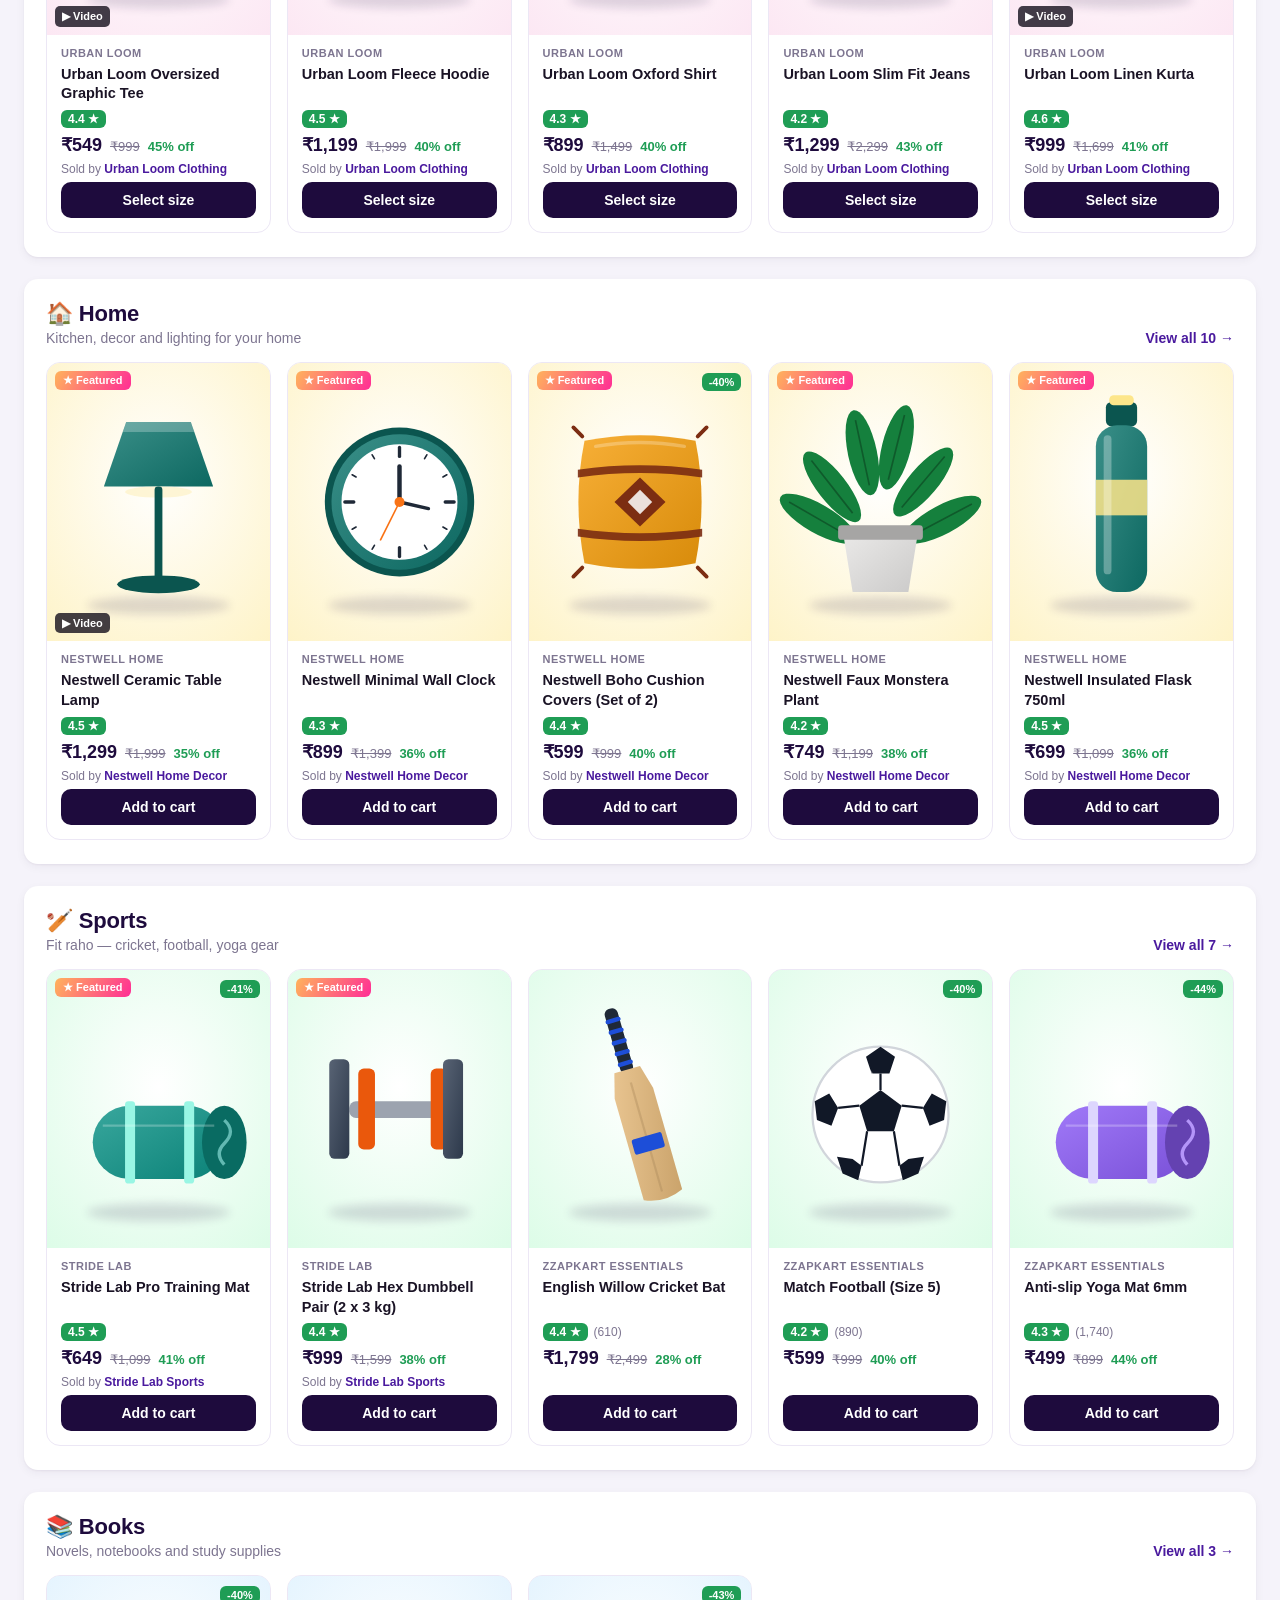
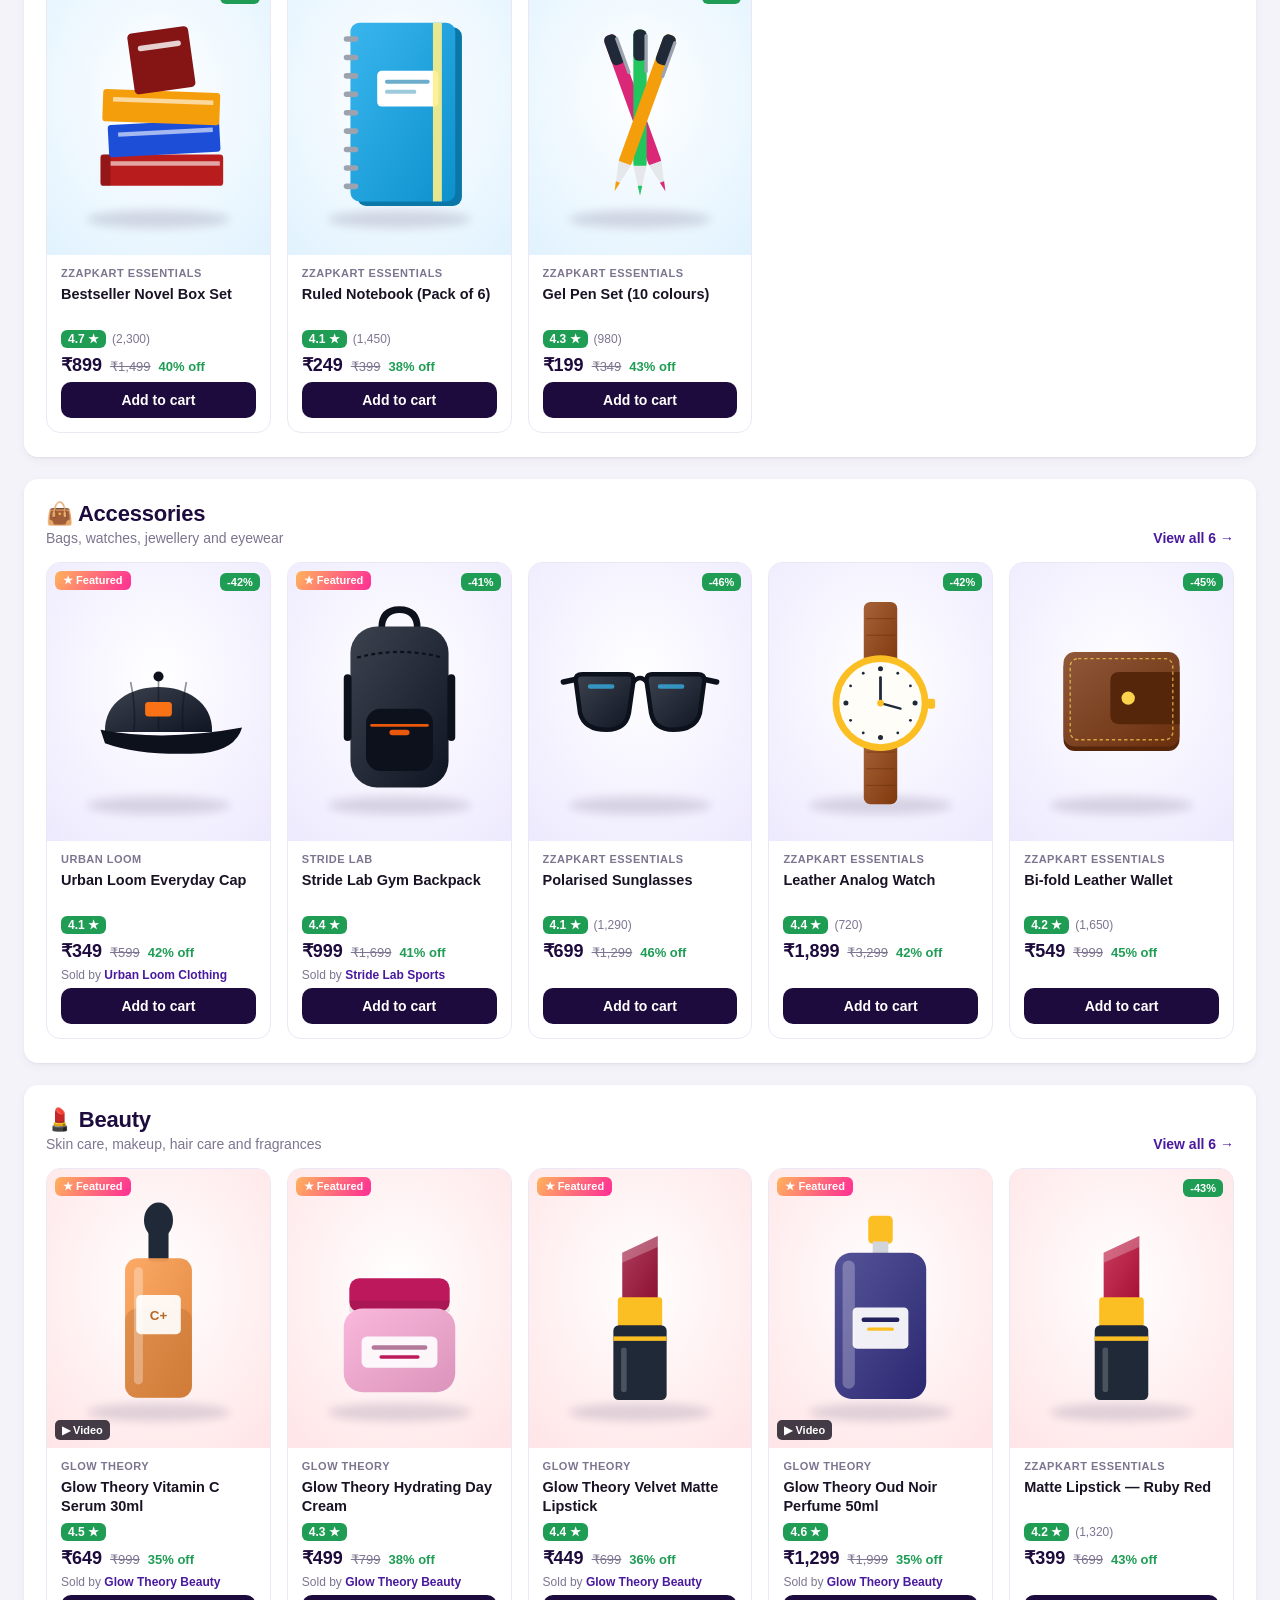
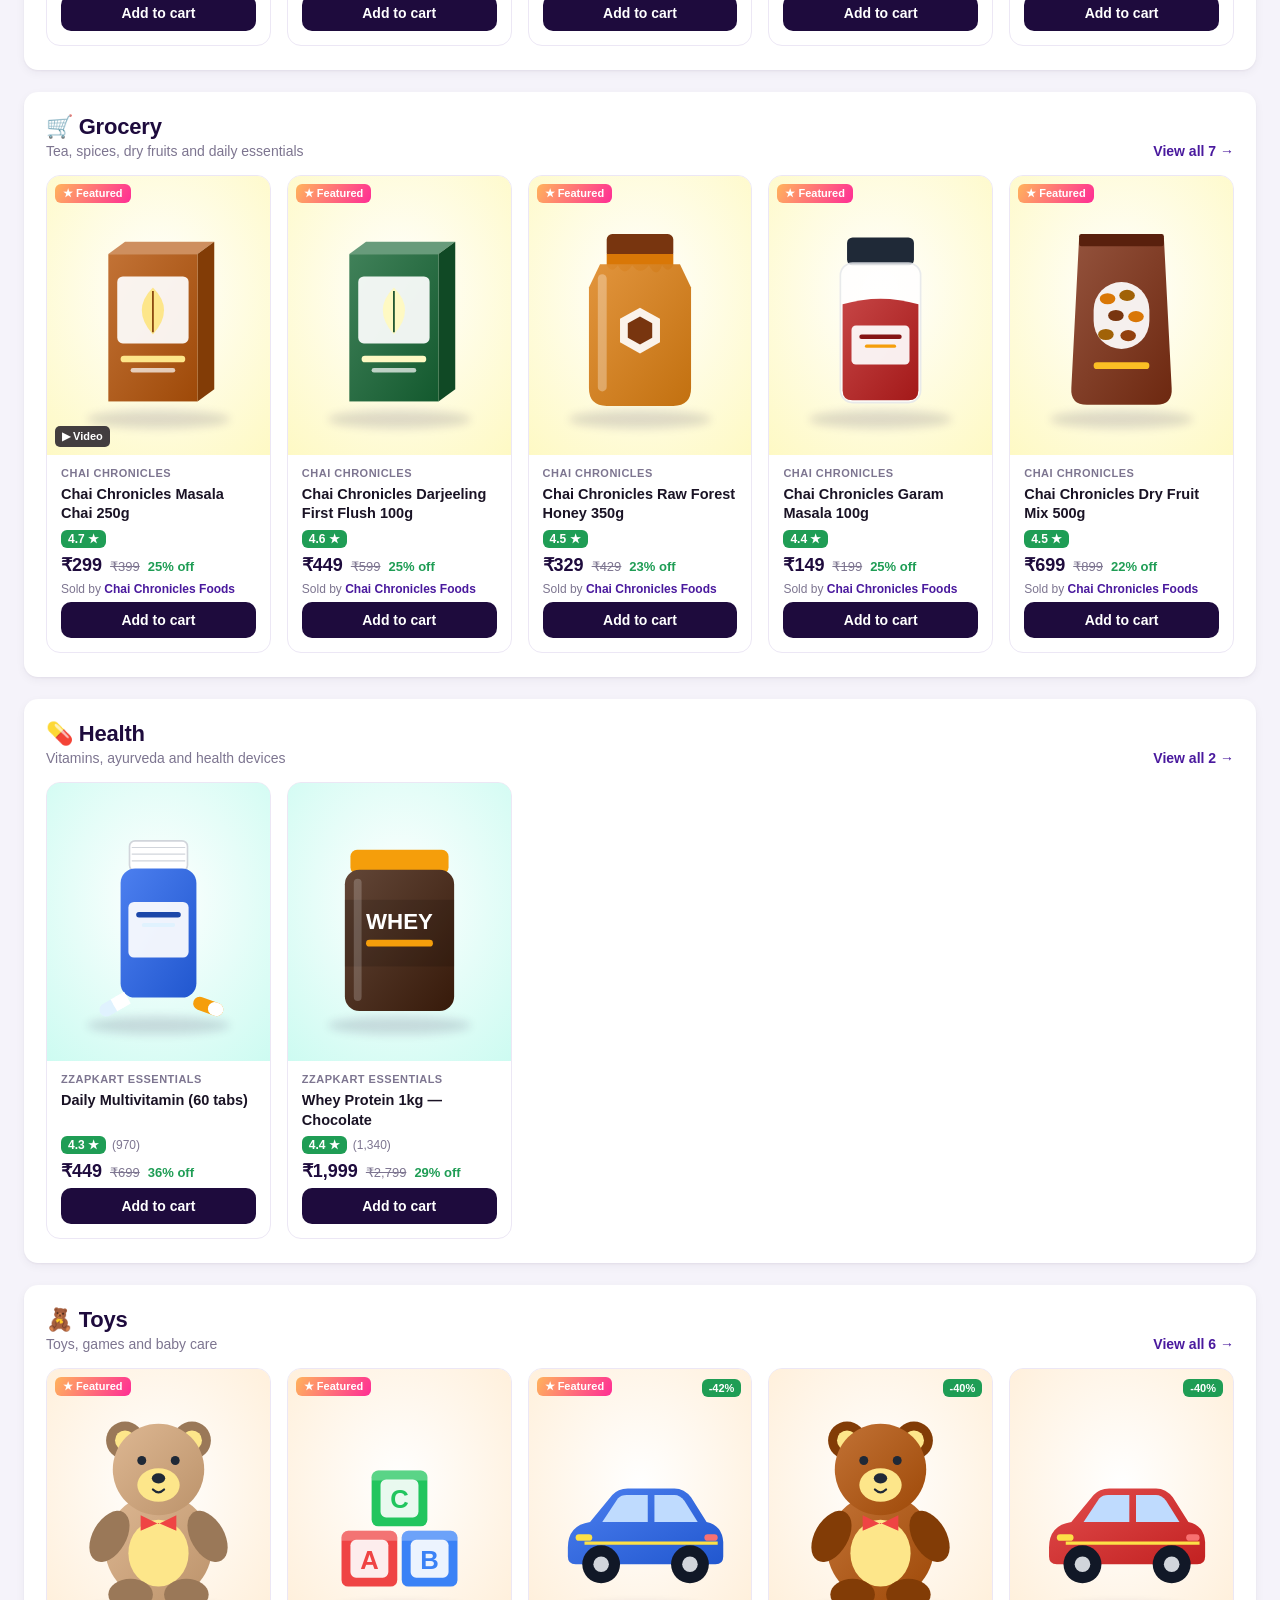
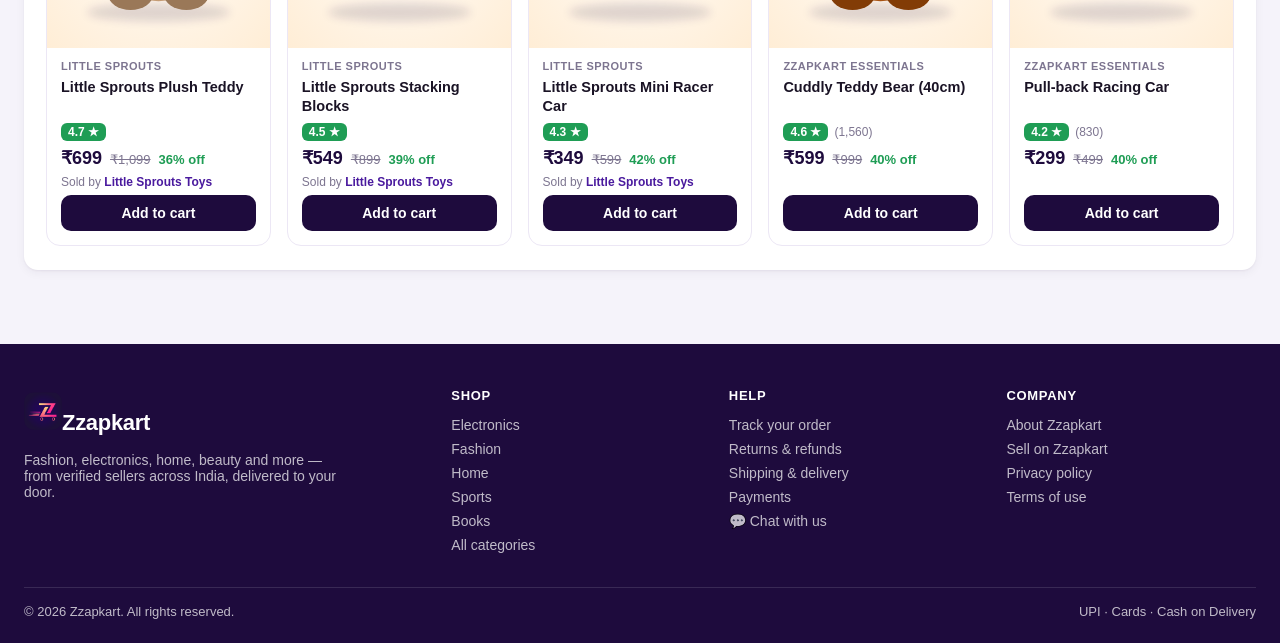
==== commit a6996c19: "Final polish: full-photo cards, reels, demo catalogue, English UI, refreshed design - Product photos" ====
--- a/index.html
+++ b/index.html
@@ -3,7 +3,8 @@
 <head>
   <meta charset="UTF-8" />
   <meta name="viewport" content="width=device-width, initial-scale=1.0" />
-  <title>Zzapkart – Online Shopping</title>
+  <title>Zzapkart – Online Shopping for Fashion, Electronics, Home & More</title>
+  <meta name="description" content="Shop fashion, electronics, home, beauty and more from verified sellers. Free delivery above ₹499, easy returns and cash on delivery." />
   <link rel="stylesheet" href="style.css" />
   <link rel="icon" type="image/png" href="images/logo-icon.png" />
   <meta name="theme-color" content="#1e0b3d" />
@@ -27,14 +28,19 @@
   <nav class="cat-nav" id="cat-nav"></nav>
 
   <h1 class="visually-hidden">Zzapkart — online shopping</h1>
-  <!-- Auto-changing banner carousel (home.js banata hai) -->
+  <!-- Auto-changing banner carousel (built by home.js) -->
   <section class="home-hero" id="hero" aria-roledescription="carousel" aria-label="Zzapkart offers"></section>
+  <div class="promises" id="promises"></div>
 
   <main class="container">
-    <!-- Normal view: saari categories + har category ka section -->
+    <!-- Default view: categories, deals, reels, stores and one section per category -->
     <div id="browse-view">
-      <div class="section-head"><h2 class="section-title">Shop by Category</h2><a href="browse.html" class="link">All categories →</a></div>
-      <div class="cat-tiles" id="cat-tiles"></div>
+      <section class="home-sec">
+        <div class="section-head"><div><h2 class="section-title">Shop by Category</h2><p class="section-sub">Everything you need, in one place</p></div><a href="browse.html" class="link">All categories →</a></div>
+        <div class="cat-tiles" id="cat-tiles"></div>
+      </section>
+      <div id="deals"></div>
+      <div id="reels"></div>
       <div id="brand-stores"></div>
       <div id="sponsored"></div>
       <div id="category-sections"></div>
@@ -48,19 +54,22 @@
       <div class="grid" id="search-grid"></div>
       <div id="empty" class="empty hidden">
         <div class="empty-emoji">🔍</div>
-        <p>Koi product nahi mila. Kuch aur search karo.</p>
+        <p>No products found. Try a different search.</p>
       </div>
     </div>
   </main>
 
-  <footer class="footer">© 2026 Zzapkart Prototype</footer>
+  <footer class="footer" id="site-footer"></footer>
 
   <script src="products.js"></script>
   <script src="catalog.js"></script>
+  <script src="demo-data.js"></script>
   <script src="store.js"></script>
   <script src="ads.js"></script>
   <script src="cart.js"></script>
   <script src="ui.js"></script>
+  <script src="media.js"></script>
+  <script src="reels.js"></script>
   <script src="home.js"></script>
   <script src="chatbot.js"></script>
 </body>
--- a/style.css
+++ b/style.css
@@ -1,9 +1,9 @@
-/* Brand colors — Zzapkart logo se liye gaye */
+/* Brand colours — taken from the Zzapkart logo */
 :root {
-  --brand-dark: #1e0b3d;      /* logo icon ka dark purple */
-  --brand-purple: #2d0f6b;    /* icon ke beech ka purple */
-  --brand-peach: #ffd36e;     /* Z gradient ka start */
-  --brand-pink: #ff2d95;      /* Z gradient ka end */
+  --brand-dark: #1e0b3d;      /* dark purple from the logo icon */
+  --brand-purple: #2d0f6b;    /* purple from the middle of the icon */
+  --brand-peach: #ffd36e;     /* start of the Z gradient */
+  --brand-pink: #ff2d95;      /* end of the Z gradient */
   --brand-gradient: linear-gradient(120deg, #ffb35c, #ff2d95);
 
   --primary: #4a1a9e;         /* links, active states */
@@ -400,7 +400,7 @@
   .form-grid { grid-template-columns: 1fr; }
 }
 
-/* ---------- Category menu (navbar ke neeche) ---------- */
+/* ---------- Category menu (below the navbar) ---------- */
 .cat-nav {
   display: flex;
   justify-content: center;
@@ -453,7 +453,7 @@
 .cat-tiles.small .cat-tile { padding: 14px 10px; }
 .cat-tiles.small .cat-tile-emoji { font-size: 30px; }
 
-/* ---------- Home: har category ka section ---------- */
+/* ---------- Home: one section per category ---------- */
 .cat-section {
   background: var(--card);
   border-radius: 8px;
@@ -547,7 +547,7 @@
 
 /* Product cards: image, sponsored, seller */
 .card { position: relative; }
-.card-img img, .cart-img img, .mini-img img, .thumb img { width: 100%; height: 100%; object-fit: cover; display: block; }
+.card-img img, .cart-img img, .mini-img img, .thumb img { width: 100%; height: 100%; object-fit: contain; display: block; }
 .cart-img, .mini-img, .thumb { overflow: hidden; }
 .ad-tag {
   position: absolute; top: 8px; left: 8px; z-index: 1;
@@ -811,7 +811,7 @@
 /* Product detail page */
 .pdp { display: grid; grid-template-columns: minmax(260px, 420px) 1fr; gap: 28px; padding: 24px; margin-bottom: 20px; }
 .pdp-img { border-radius: 10px; aspect-ratio: 1 / 1; display: flex; align-items: center; justify-content: center; font-size: 140px; overflow: hidden; }
-.pdp-img img { width: 100%; height: 100%; object-fit: cover; }
+.pdp-img img { width: 100%; height: 100%; object-fit: contain; }
 .pdp-info { display: flex; flex-direction: column; gap: 10px; align-items: flex-start; }
 .pdp-info h1 { font-size: 24px; line-height: 1.3; }
 .pdp-info h3 { font-size: 15px; margin-top: 8px; }
@@ -980,7 +980,7 @@
 .pdp-gallery:has(.pdp-thumbs:empty) { grid-template-columns: 1fr; }
 .pdp-thumbs button { border: 1.5px solid var(--border); border-radius: 6px; padding: 0; background: #fff; cursor: pointer; overflow: hidden; height: 76px; }
 .pdp-thumbs button.active { border-color: var(--brand-pink); }
-.pdp-thumbs img { width: 100%; height: 100%; object-fit: cover; display: block; }
+.pdp-thumbs img { width: 100%; height: 100%; object-fit: contain; display: block; }
 .pdp-img { aspect-ratio: 5 / 6; }
 .pdp-img img { object-fit: contain; background: #fff; }
 .pdp-brand { font-size: 13px; font-weight: 800; color: var(--primary); text-transform: uppercase; letter-spacing: .5px; }
@@ -1067,7 +1067,7 @@
 .img-grid { display: grid; grid-template-columns: repeat(auto-fill, minmax(120px, 1fr)); gap: 10px; margin-top: 12px; }
 .img-card { position: relative; border: 1.5px solid var(--border); border-radius: 8px; overflow: hidden; background: #fff; }
 .img-card.main { border-color: var(--brand-pink); }
-.img-card img { width: 100%; aspect-ratio: 5 / 6; object-fit: cover; display: block; background: var(--bg); }
+.img-card img { width: 100%; aspect-ratio: 5 / 6; object-fit: contain; display: block; background: var(--bg); }
 .img-tag { position: absolute; top: 6px; left: 6px; background: var(--brand-pink); color: #fff; font-size: 10px; font-weight: 800; padding: 2px 6px; border-radius: 6px; }
 .img-meta { display: flex; flex-wrap: wrap; gap: 4px; padding: 6px; font-size: 11px; font-weight: 700; }
 .img-meta .ok { color: var(--green); }
@@ -1125,7 +1125,7 @@
 .thumb.big { width: 72px; height: 86px; flex-shrink: 0; }
 .qc-imgs { display: flex; gap: 8px; flex-wrap: wrap; margin: 8px 0; }
 .qc-imgs a { display: flex; flex-direction: column; align-items: center; font-size: 11px; color: var(--muted); }
-.qc-imgs img { width: 80px; height: 96px; object-fit: cover; border-radius: 6px; border: 1px solid var(--border); }
+.qc-imgs img { width: 80px; height: 96px; object-fit: contain; border-radius: 6px; border: 1px solid var(--border); }
 .qc-fail-box { margin: 10px 0; font-size: 14px; }
 .qc-fail-box summary { cursor: pointer; font-weight: 700; color: #a8201a; }
 .qc-fail-box .reject-reason { margin: 6px 8px 6px 0; }
@@ -1141,7 +1141,7 @@
   .pdp-thumbs button { width: 64px; flex-shrink: 0; }
 }
 
-/* Listing form: grid columns ko content se zyada chauda na hone do (mobile overflow fix) */
+/* Listing form: keep grid columns from growing wider than their content (mobile overflow fix) */
 .lf-wrap { grid-template-columns: minmax(0, 1fr) 300px; }
 .lf-wrap > *, .form-grid > * { min-width: 0; }
 .form-grid input, .form-grid select, .form-grid textarea { width: 100%; min-width: 0; }
@@ -1314,10 +1314,10 @@
 .hh-title.glow { background: linear-gradient(90deg, var(--brand-peach), var(--brand-pink)); -webkit-background-clip: text; background-clip: text; color: transparent; }
 .hh-sub { font-size: 16px; opacity: .92; }
 .hh-cta { margin-top: 6px; background: #fff; color: var(--brand-dark); font-weight: 800; padding: 10px 20px; border-radius: 24px; font-size: 14px; box-shadow: 0 6px 18px rgba(0, 0, 0, .18); transition: background .2s; }
-.hh-cta::after { content: ""; position: absolute; inset: 0; } /* poori slide clickable */
+.hh-cta::after { content: ""; position: absolute; inset: 0; } /* the whole slide is clickable */
 .hh-slide:hover .hh-cta { background: #ffe9b8; }
 .hh-cta:focus-visible { outline: 3px solid #fff; outline-offset: 3px; }
-.hh-art { display: flex; align-items: center; gap: 14px; flex-shrink: 0; pointer-events: none; } /* sirf sajawat — click neeche link par jaye */
+.hh-art { display: flex; align-items: center; gap: 14px; flex-shrink: 0; pointer-events: none; } /* decoration only — clicks go to the link below */
 .hh-bubble {
   width: 110px; height: 110px; border-radius: 50%; flex-shrink: 0;
   background: rgba(255, 255, 255, .16); border: 1px solid rgba(255, 255, 255, .28);
@@ -1348,7 +1348,7 @@
 @keyframes hh-progress { from { width: 0; } to { width: 100%; } }
 @keyframes hh-float { 0%, 100% { translate: 0 0; } 50% { translate: 0 -10px; } }
 @keyframes hh-in { from { opacity: 0; translate: 0 14px; } to { opacity: 1; translate: 0 0; } }
-/* CTA par sirf fade: translate se CTA hi ::after ka containing block ban jaata aur poori slide clickable na rehti */
+/* Fade-only CTA animation: a translate would make the CTA the ::after's containing block, so the whole slide wouldn't be clickable */
 @keyframes hh-fade { from { opacity: 0; } to { opacity: 1; } }
 @media (prefers-reduced-motion: no-preference) {
   .hh-slide.active .hh-bubble { animation: hh-float 4s ease-in-out infinite; }
@@ -1536,7 +1536,7 @@
 a.btn-sm { display: inline-block; }
 
 /* =====================================================================
-   Brand Store website (store.html) — Shopify jaisa theme, --st = theme colour
+   Brand Store website (store.html) — --st = theme colour
    ===================================================================== */
 .shop-body { background: #fff; --st: #4a1a9e; --st-ink: #fff; --st-text: #4a1a9e; font-family: var(--sh-font-body, "Segoe UI", Roboto, Arial, sans-serif); }
 .sh-wrap { width: min(1240px, 100% - 32px); margin: 0 auto; }
@@ -1584,7 +1584,7 @@
 .sh-sug:hover { background: var(--bg); }
 .sh-sug span:nth-child(2) { flex: 1; }
 .sh-sug-img { width: 40px; height: 40px; border-radius: 6px; overflow: hidden; display: flex; align-items: center; justify-content: center; font-size: 20px; }
-.sh-sug-img img { width: 100%; height: 100%; object-fit: cover; }
+.sh-sug-img img { width: 100%; height: 100%; object-fit: contain; }
 .sh-sug-all { padding: 8px; font-weight: 700; color: var(--st-text); font-size: 14px; }
 
 .sh-btn { background: var(--st); color: var(--st-ink); border-radius: var(--sh-radius, 8px); padding: 12px 22px; }
@@ -1618,7 +1618,7 @@
 .sh-card { display: flex; flex-direction: column; gap: 10px; min-width: 0; }
 .sh-card-media { position: relative; border-radius: 12px; overflow: hidden; }
 .sh-card-img { display: flex; align-items: center; justify-content: center; aspect-ratio: 4 / 5; font-size: 72px; }
-.sh-card-img img { width: 100%; height: 100%; object-fit: cover; transition: transform .5s; }
+.sh-card-img img { width: 100%; height: 100%; object-fit: contain; transition: transform .5s; }
 .sh-card:hover .sh-card-img img { transform: scale(1.05); }
 .sh-badges { position: absolute; top: 10px; left: 10px; display: flex; gap: 6px; }
 .sh-badge { font-size: 11px; font-weight: 800; padding: 4px 8px; border-radius: 6px; color: #fff; background: #14101c; }
@@ -1647,7 +1647,7 @@
 .sh-mosaic.n2 span { grid-row: span 2; }
 .sh-mosaic.n3 span:first-child { grid-row: span 2; }
 .sh-mosaic span { display: flex; align-items: center; justify-content: center; font-size: 40px; overflow: hidden; min-height: 0; }
-.sh-mosaic img { width: 100%; height: 100%; object-fit: cover; }
+.sh-mosaic img { width: 100%; height: 100%; object-fit: contain; }
 .sh-coll-info { padding: 14px 16px; display: flex; flex-direction: column; gap: 2px; }
 .sh-coll-info strong { font-size: 17px; color: #14101c; }
 .sh-coll-info small { color: var(--muted); }
@@ -1706,7 +1706,7 @@
 .sh-thumbs:empty { display: none; }
 .sh-thumbs button { border: 1.5px solid var(--border); border-radius: 8px; overflow: hidden; padding: 0; background: #fff; cursor: pointer; aspect-ratio: 4 / 5; }
 .sh-thumbs button.active { border-color: var(--st-text); }
-.sh-thumbs img { width: 100%; height: 100%; object-fit: cover; display: block; }
+.sh-thumbs img { width: 100%; height: 100%; object-fit: contain; display: block; }
 .sh-main-img { aspect-ratio: 4 / 5; border-radius: 16px; overflow: hidden; display: flex; align-items: center; justify-content: center; font-size: 140px; }
 .sh-main-img img { width: 100%; height: 100%; object-fit: contain; background: #fff; }
 .sh-info { display: flex; flex-direction: column; gap: 14px; min-width: 0; }
@@ -1765,7 +1765,7 @@
 .sh-cart-items { flex: 1; overflow-y: auto; padding: 6px 18px; }
 .sh-cart-row { display: flex; gap: 12px; padding: 14px 0; border-bottom: 1px solid var(--border); }
 .sh-cart-img { width: 72px; height: 88px; border-radius: 8px; overflow: hidden; flex-shrink: 0; display: flex; align-items: center; justify-content: center; font-size: 34px; }
-.sh-cart-img img { width: 100%; height: 100%; object-fit: cover; }
+.sh-cart-img img { width: 100%; height: 100%; object-fit: contain; }
 .sh-cart-info { flex: 1; min-width: 0; display: flex; flex-direction: column; gap: 4px; }
 .sh-cart-info a { font-weight: 700; font-size: 14px; color: #14101c; }
 .sh-cart-info small { color: var(--muted); }
@@ -2049,7 +2049,7 @@
 .zc-prods { display: grid; gap: 8px; margin-top: 8px; }
 .zc-prod { display: flex; gap: 10px; padding: 8px; border: 1px solid var(--border); border-radius: 10px; background: #fff; }
 .zc-prod-img { width: 56px; height: 56px; border-radius: 8px; overflow: hidden; flex-shrink: 0; display: flex; align-items: center; justify-content: center; font-size: 28px; text-decoration: none !important; }
-.zc-prod-img img { width: 100%; height: 100%; object-fit: cover; }
+.zc-prod-img img { width: 100%; height: 100%; object-fit: contain; }
 .zc-prod-info { display: flex; flex-direction: column; gap: 3px; min-width: 0; flex: 1; align-items: flex-start; }
 .zc-bubble .zc-prod-name { color: var(--text); font-weight: 700; text-decoration: none; font-size: 13px; line-height: 1.3; display: -webkit-box; -webkit-line-clamp: 2; -webkit-box-orient: vertical; overflow: hidden; }
 .zc-bubble .zc-prod-name:hover { text-decoration: underline; }
@@ -2105,3 +2105,199 @@
   .zc-typing i { animation: none; }
   .zc-fab { transition: none; }
 }
+
+/* =====================================================================
+   2026 refresh — shared look for the shopping pages
+   (cards show the whole product photo, softer surfaces, new footer)
+   ===================================================================== */
+:root {
+  --radius: 14px;
+  --shadow-sm: 0 1px 2px rgba(30, 11, 61, .05), 0 3px 10px rgba(30, 11, 61, .05);
+  --shadow-md: 0 14px 34px rgba(30, 11, 61, .14);
+  --ink: #1e0b3d;
+}
+body { background: #f5f3fa; -webkit-font-smoothing: antialiased; }
+.container { width: min(1280px, 100% - 48px); }
+.navbar { box-shadow: 0 1px 0 var(--border), 0 6px 18px rgba(30, 11, 61, .04); }
+.home-hero { margin: 16px auto 0; width: min(1280px, 100% - 48px); }
+
+/* Sections */
+.home-sec { background: #fff; border-radius: var(--radius); padding: 22px 22px 24px; margin-bottom: 22px; box-shadow: var(--shadow-sm); }
+.section-head { display: flex; align-items: flex-end; justify-content: space-between; gap: 12px; margin-bottom: 16px; }
+.section-head .section-title { margin: 0; }
+.section-title { font-size: 22px; letter-spacing: -.2px; color: var(--ink); }
+.section-sub { color: var(--muted); font-size: 14px; margin-top: 3px; }
+.section-head .link { white-space: nowrap; font-size: 14px; }
+
+/* Promises strip under the hero */
+.promises { display: grid; grid-template-columns: repeat(4, minmax(0, 1fr)); gap: 12px; width: min(1280px, 100% - 48px); margin: 14px auto 0; }
+.promise { display: flex; align-items: center; gap: 12px; background: #fff; border-radius: 12px; padding: 12px 16px; box-shadow: var(--shadow-sm); min-width: 0; }
+.promise > span { font-size: 24px; flex-shrink: 0; }
+.promise strong { display: block; font-size: 14px; color: var(--ink); }
+.promise small { color: var(--muted); font-size: 12px; }
+
+/* Category tiles with product art */
+.cat-tiles { grid-template-columns: repeat(auto-fill, minmax(112px, 1fr)); margin-bottom: 0; gap: 12px; }
+.cat-tile { background: var(--tile, var(--primary)); padding: 14px 8px; gap: 6px; border-radius: var(--radius); position: relative; overflow: hidden; }
+.cat-tile::before { content: ""; position: absolute; width: 140px; height: 140px; border-radius: 50%; background: rgba(255, 255, 255, .12); top: -50px; right: -50px; }
+.cat-tile-art { width: 76px; height: 76px; border-radius: 50%; background: rgba(255, 255, 255, .94); display: flex; align-items: center; justify-content: center; overflow: hidden; box-shadow: 0 8px 18px rgba(0, 0, 0, .18); position: relative; }
+.cat-tile-art img { width: 100%; height: 100%; object-fit: contain; transform: scale(1.12); }
+.cat-tile-art .cat-tile-emoji { font-size: 40px; }
+.cat-tile-name { font-size: 15px; }
+
+/* Product cards: full photo (never cropped), clean typography */
+.grid { grid-template-columns: repeat(auto-fill, minmax(196px, 1fr)); gap: 16px; }
+.card { border-radius: var(--radius); border: 1px solid #ece7f5; background: #fff; }
+.cat-section .card { border: 1px solid #ece7f5; }
+.card:hover { box-shadow: var(--shadow-md); transform: translateY(-3px); border-color: #e2d8f3; }
+.card-img { height: auto; aspect-ratio: 4 / 5; position: relative; font-size: 64px; overflow: hidden; background: var(--card-bg, #f6f3fb) !important; }
+.card-img img { object-fit: contain; transition: transform .35s ease; }
+.card:hover .card-img img { transform: scale(1.04); }
+.card-body { padding: 12px 14px 14px; gap: 6px; min-width: 0; }
+.card-brand { display: block; overflow: hidden; text-overflow: ellipsis; white-space: nowrap; font-size: 11px; letter-spacing: .5px; }
+.card-body h3 { font-size: 14.5px; font-weight: 600; line-height: 1.35; display: -webkit-box; -webkit-line-clamp: 2; -webkit-box-orient: vertical; overflow: hidden; min-height: 2.7em; overflow-wrap: anywhere; }
+.card .sold-by { overflow: hidden; text-overflow: ellipsis; white-space: nowrap; }
+.rating-row { display: flex; align-items: center; gap: 6px; }
+.rating { border-radius: 6px; padding: 2px 7px; }
+.reviews { color: var(--muted); font-size: 12px; }
+.price { font-size: 18px; color: var(--ink); }
+.add-btn { border-radius: 10px; padding: 10px; background: var(--ink); }
+.ad-tag { z-index: 1; border-radius: 6px; }
+.off-tag { position: absolute; top: 10px; right: 10px; z-index: 1; background: #1f9d55; color: #fff; font-size: 11px; font-weight: 800; padding: 3px 7px; border-radius: 6px; }
+
+/* Horizontal scroll rows (deals) */
+.scroll-row { display: grid; grid-auto-flow: column; grid-auto-columns: minmax(190px, 206px); gap: 14px; overflow-x: auto; padding: 2px 2px 8px; scroll-snap-type: x proximity; scrollbar-width: thin; }
+.scroll-row .card { scroll-snap-align: start; }
+.deals-sec { background: linear-gradient(135deg, #fff7ec, #fff 45%); }
+
+/* Hero: product photos in the bubbles */
+.hh-photo { background: #fff; overflow: hidden; padding: 0; }
+.hh-photo img { width: 100%; height: 100%; object-fit: contain; transform: scale(1.15); }
+
+/* Brand store tiles */
+.bs-tile { border-radius: var(--radius); }
+
+/* ---------- Reels strip ---------- */
+.reels-row { display: grid; grid-auto-flow: column; grid-auto-columns: 168px; gap: 14px; overflow-x: auto; padding: 2px 2px 8px; scroll-snap-type: x proximity; scrollbar-width: thin; }
+.reel-card { position: relative; aspect-ratio: 9 / 16; border-radius: 16px; overflow: hidden; border: none; padding: 0; cursor: pointer; background: var(--ink); scroll-snap-align: start; text-align: left; color: #fff; font: inherit; box-shadow: var(--shadow-sm); transition: transform .2s, box-shadow .2s; }
+.reel-card:hover { transform: translateY(-3px); box-shadow: var(--shadow-md); }
+.reel-card:focus-visible { outline: 3px solid #ff2d95; outline-offset: 3px; }
+.reel-media, .reel-media video, .reel-media img { position: absolute; inset: 0; width: 100%; height: 100%; object-fit: cover; display: block; }
+.reel-badge { position: absolute; top: 10px; left: 10px; background: rgba(0, 0, 0, .55); padding: 3px 9px; border-radius: 12px; font-size: 11px; font-weight: 800; }
+.reel-info { position: absolute; left: 0; right: 0; bottom: 0; padding: 46px 12px 12px; background: linear-gradient(transparent, rgba(0, 0, 0, .8)); display: flex; flex-direction: column; gap: 3px; }
+.reel-info strong { font-size: 13px; line-height: 1.3; display: -webkit-box; -webkit-line-clamp: 2; -webkit-box-orient: vertical; overflow: hidden; }
+.reel-info s { opacity: .7; font-size: 12px; }
+.reel-info em { color: #86efac; font-style: normal; font-size: 12px; font-weight: 700; }
+
+/* ---------- Reels viewer (full screen) ---------- */
+body.rv-lock { overflow: hidden; }
+.rv { position: fixed; inset: 0; z-index: 200; background: #0b0614; color: #fff; }
+.rv-top { position: absolute; top: 0; left: 0; right: 0; z-index: 4; display: flex; align-items: center; gap: 8px; padding: 12px 16px; background: linear-gradient(rgba(0, 0, 0, .6), transparent); pointer-events: none; }
+.rv-top > * { pointer-events: auto; }
+.rv-title { font-weight: 800; font-size: 18px; margin-right: auto; }
+.rv-btn { width: 42px; height: 42px; border-radius: 50%; border: none; background: rgba(255, 255, 255, .16); color: #fff; font-size: 18px; cursor: pointer; }
+.rv-btn:hover { background: rgba(255, 255, 255, .26); }
+.rv-scroll { height: 100%; overflow-y: scroll; scroll-snap-type: y mandatory; scrollbar-width: none; overscroll-behavior: contain; }
+.rv-scroll::-webkit-scrollbar { display: none; }
+.rv-slide { height: 100%; scroll-snap-align: start; scroll-snap-stop: always; display: flex; align-items: center; justify-content: center; }
+.rv-stage { position: relative; height: 100%; aspect-ratio: 9 / 16; max-width: 100%; overflow: hidden; background: #000; }
+.rv-bg { position: absolute; inset: -30px; background-size: cover; background-position: center; filter: blur(26px) brightness(.55); }
+.rv-video, .rv-yt, .rv-yt iframe { position: absolute; inset: 0; width: 100%; height: 100%; object-fit: contain; border: 0; }
+.rv-paused { position: absolute; left: 50%; top: 50%; transform: translate(-50%, -50%); width: 74px; height: 74px; border-radius: 50%; background: rgba(0, 0, 0, .5); display: none; align-items: center; justify-content: center; font-size: 28px; pointer-events: none; z-index: 2; }
+.rv-slide.paused .rv-paused { display: flex; }
+.rv-progress { position: absolute; left: 14px; right: 14px; top: 10px; height: 3px; border-radius: 2px; background: rgba(255, 255, 255, .25); z-index: 2; }
+.rv-progress span { display: block; height: 100%; width: 0; background: #fff; border-radius: 2px; }
+.rv-info { position: absolute; left: 0; right: 0; bottom: 0; padding: 70px 16px 22px; background: linear-gradient(transparent, rgba(0, 0, 0, .88)); display: flex; flex-direction: column; gap: 4px; z-index: 2; }
+.rv-seller { font-size: 12px; font-weight: 800; text-transform: uppercase; letter-spacing: .7px; opacity: .85; }
+.rv-name { font-size: 18px; font-weight: 700; color: #fff; }
+.rv-name:hover { text-decoration: underline; }
+.rv-price { font-size: 15px; }
+.rv-price strong { font-size: 21px; }
+.rv-price s { opacity: .65; }
+.rv-price em { color: #86efac; font-style: normal; font-weight: 700; }
+.rv-actions { display: flex; gap: 8px; margin-top: 10px; }
+.rv-cta { flex: 1; text-align: center; padding: 12px; border-radius: 12px; border: none; background: linear-gradient(120deg, #ffb35c, #ff2d95); color: #fff; font: inherit; font-weight: 800; font-size: 14px; cursor: pointer; }
+.rv-cta.alt { background: rgba(255, 255, 255, .16); }
+.rv-out { flex: 1; text-align: center; padding: 12px; border-radius: 12px; background: rgba(255, 255, 255, .12); font-weight: 700; }
+.rv-nav { position: absolute; right: 28px; z-index: 4; width: 50px; height: 50px; border-radius: 50%; border: none; background: rgba(255, 255, 255, .14); color: #fff; font-size: 20px; cursor: pointer; }
+.rv-nav:hover { background: rgba(255, 255, 255, .26); }
+.rv-nav.up { top: calc(50% - 58px); }
+.rv-nav.down { top: calc(50% + 8px); }
+.rv-btn:focus-visible, .rv-cta:focus-visible, .rv-nav:focus-visible, .rv-name:focus-visible { outline: 3px solid #ffb35c; outline-offset: 2px; }
+@media (min-width: 700px) { .rv-stage { height: calc(100% - 32px); border-radius: 18px; } }
+@media (max-width: 699px) { .rv-nav { display: none; } .rv-stage { width: 100%; aspect-ratio: auto; } }
+
+/* Product page: the video plays as a vertical reel */
+.pdp-img.is-video, .sh-main-img.is-video { position: relative; background: #0b0614 !important; }
+.reel-bg { position: absolute; inset: -30px; background-size: cover; background-position: center; filter: blur(24px) brightness(.5); }
+.reel-frame { position: relative; z-index: 1; height: 100%; aspect-ratio: 9 / 16; max-width: 100%; margin: 0 auto; }
+.reel-frame video, .reel-frame iframe { width: 100%; height: 100%; object-fit: contain; background: #000; border: 0; display: block; }
+.reel-open { position: absolute; right: 12px; bottom: 12px; z-index: 2; border: none; border-radius: 20px; padding: 8px 14px; background: rgba(255, 255, 255, .94); color: var(--ink); font: inherit; font-weight: 800; font-size: 13px; cursor: pointer; box-shadow: 0 4px 14px rgba(0, 0, 0, .3); }
+.reel-open:hover { background: #fff; }
+.pdp-thumbs button, .sh-thumbs button { background: #f6f3fb; }
+.pdp-img { background: #f6f3fb; }
+.pdp-img img { object-fit: contain; background: transparent; }
+
+/* ---------- Footer ---------- */
+.footer#site-footer { text-align: left; background: var(--ink); color: rgba(255, 255, 255, .72); padding: 44px 24px 0; margin-top: 36px; font-size: 14px; }
+.ft-wrap { display: grid; grid-template-columns: 1.6fr 1fr 1fr 1fr; gap: 28px; max-width: 1280px; margin: 0 auto; padding-bottom: 30px; }
+.ft-brand { display: flex; flex-direction: column; gap: 12px; max-width: 320px; }
+.ft-logo { display: flex; align-items: center; gap: 10px; color: #fff; font-size: 22px; font-weight: 800; letter-spacing: -.3px; }
+.ft-logo img { width: 38px; height: 38px; border-radius: 10px; }
+.ft-wrap h4 { color: #fff; font-size: 13px; text-transform: uppercase; letter-spacing: .7px; margin-bottom: 10px; }
+.ft-wrap a { display: block; padding: 4px 0; }
+.ft-wrap a:hover { color: #fff; text-decoration: underline; }
+.ft-bottom { display: flex; justify-content: space-between; flex-wrap: wrap; gap: 8px; border-top: 1px solid rgba(255, 255, 255, .12); padding: 16px 0 24px; max-width: 1280px; margin: 0 auto; font-size: 13px; }
+.footer-mini { color: var(--muted); }
+
+/* ---------- Help centre ---------- */
+.help-hero { background: linear-gradient(120deg, #1e0b3d, #4a1a9e 60%, #c2185b); color: #fff; border-radius: var(--radius); padding: 34px 32px; margin-bottom: 22px; }
+.help-hero h1 { font-size: 32px; margin-bottom: 6px; }
+.help-hero p { opacity: .9; max-width: 640px; }
+.help-layout { display: grid; grid-template-columns: 230px minmax(0, 1fr); gap: 22px; align-items: start; }
+.help-nav { position: sticky; top: 90px; background: #fff; border-radius: var(--radius); padding: 10px; box-shadow: var(--shadow-sm); display: flex; flex-direction: column; }
+.help-nav a { padding: 9px 12px; border-radius: 8px; font-weight: 600; font-size: 14px; }
+.help-nav a:hover { background: var(--bg); color: var(--primary); }
+.help-body { display: flex; flex-direction: column; gap: 18px; }
+.help-card { background: #fff; border-radius: var(--radius); padding: 22px 24px; box-shadow: var(--shadow-sm); scroll-margin-top: 90px; }
+.help-card h2 { font-size: 20px; margin-bottom: 10px; color: var(--ink); }
+.help-card h3 { font-size: 15px; margin: 14px 0 4px; color: var(--ink); }
+.help-card p, .help-card li { color: #3d3550; line-height: 1.65; font-size: 15px; }
+.help-card ul { padding-left: 20px; display: grid; gap: 4px; margin: 6px 0; }
+
+@media (max-width: 900px) {
+  .promises { grid-template-columns: 1fr 1fr; }
+  .help-layout { grid-template-columns: minmax(0, 1fr); }
+  .help-nav { position: static; flex-direction: row; overflow-x: auto; }
+  .help-nav a { white-space: nowrap; }
+}
+@media (max-width: 760px) {
+  .ft-wrap { grid-template-columns: 1fr 1fr; }
+  .ft-brand { grid-column: 1 / -1; }
+}
+@media (max-width: 600px) {
+  .container, .home-hero, .promises { width: calc(100% - 32px); }
+  .promises { gap: 8px; margin-top: 10px; }
+  .promise { padding: 10px; gap: 8px; }
+  .promise > span { font-size: 20px; }
+  .promise small { font-size: 11px; }
+  .home-sec { padding: 14px; border-radius: 12px; margin-bottom: 14px; }
+  .section-title { font-size: 18px; }
+  .section-sub { font-size: 13px; }
+  .grid { grid-template-columns: repeat(2, minmax(0, 1fr)); gap: 10px; }
+  .card-img { height: auto; font-size: 52px; }
+  .card-body { padding: 10px 10px 12px; }
+  .card-body h3 { font-size: 13.5px; }
+  .price { font-size: 16px; }
+  .cat-tiles { grid-template-columns: repeat(3, minmax(0, 1fr)); gap: 8px; }
+  .cat-tile { padding: 12px 6px; }
+  .cat-tile-art { width: 60px; height: 60px; }
+  .cat-tile-name { font-size: 13px; }
+  .cat-tile-count { display: none; }
+  .scroll-row { grid-auto-columns: 158px; }
+  .reels-row { grid-auto-columns: 128px; gap: 10px; }
+  .footer#site-footer { padding: 32px 16px 0; }
+  .help-hero { padding: 24px 18px; }
+  .help-hero h1 { font-size: 24px; }
+  .help-card { padding: 18px; }
+}
